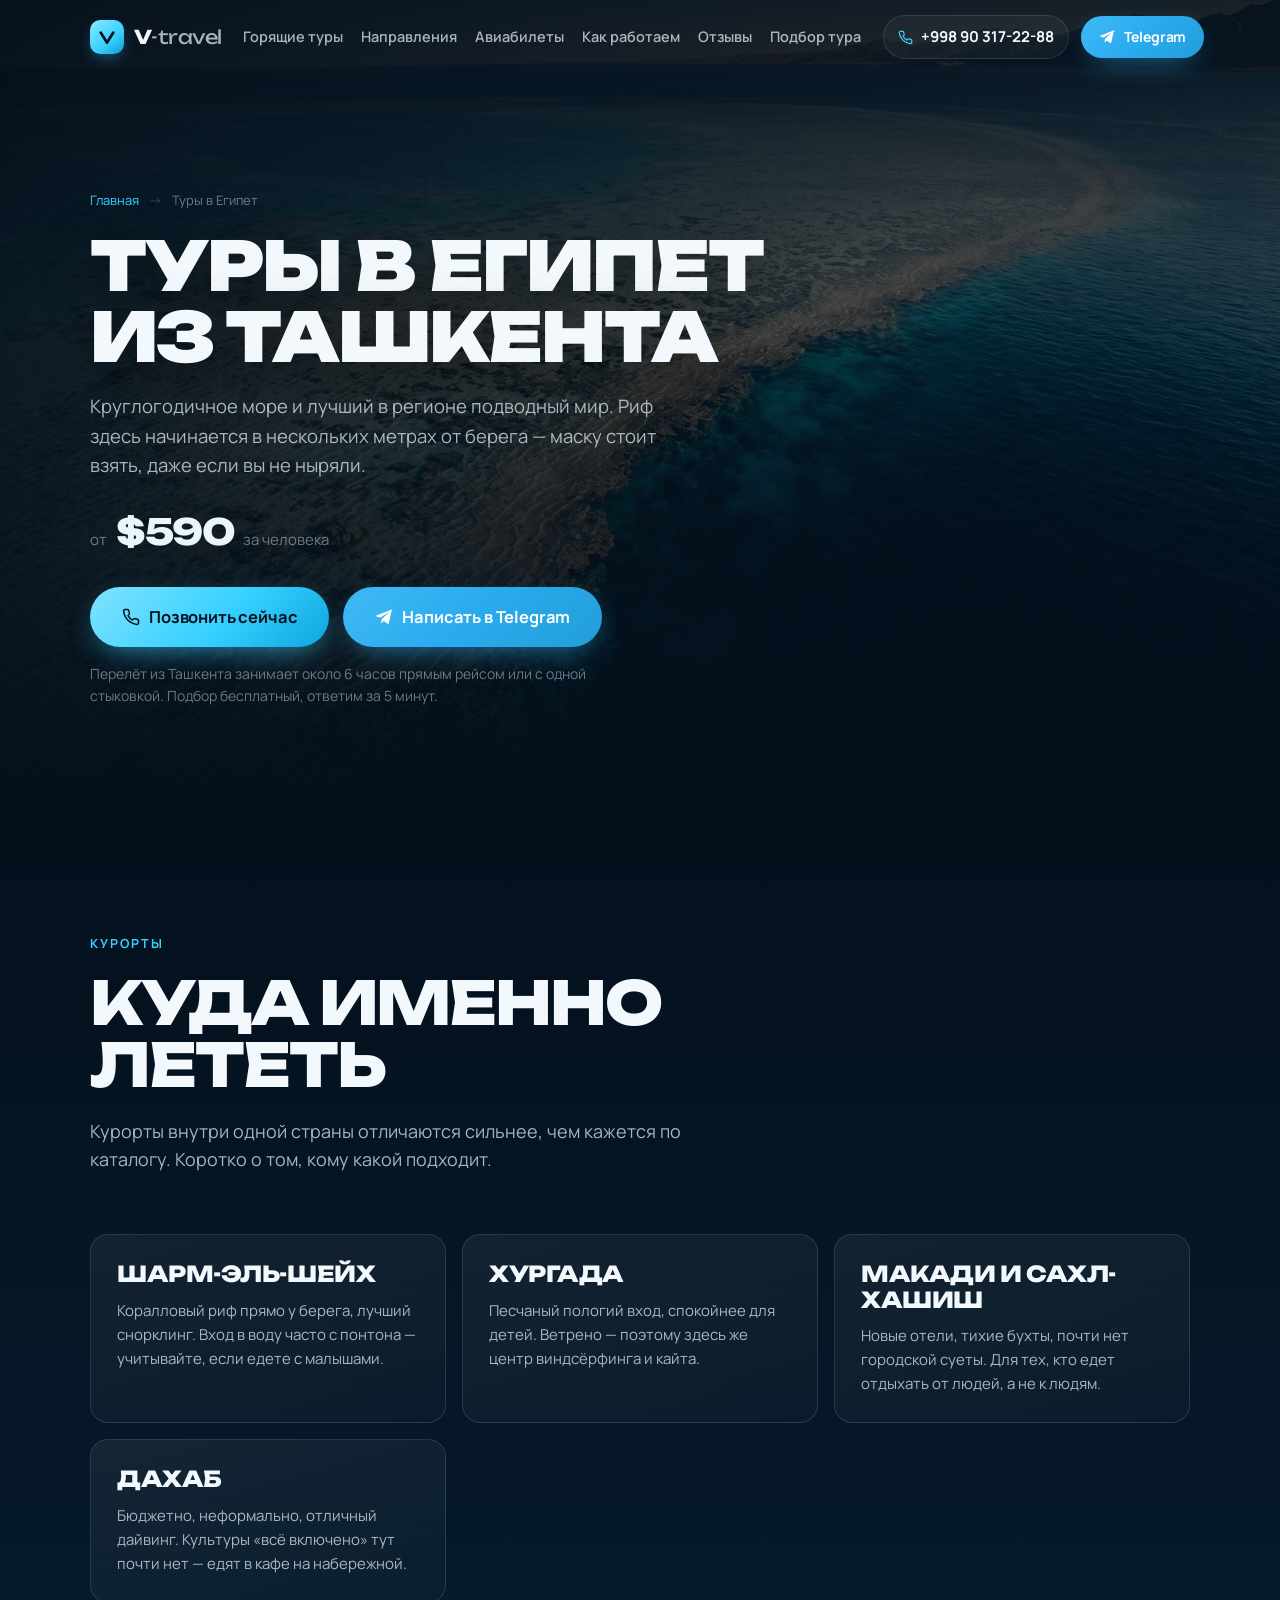
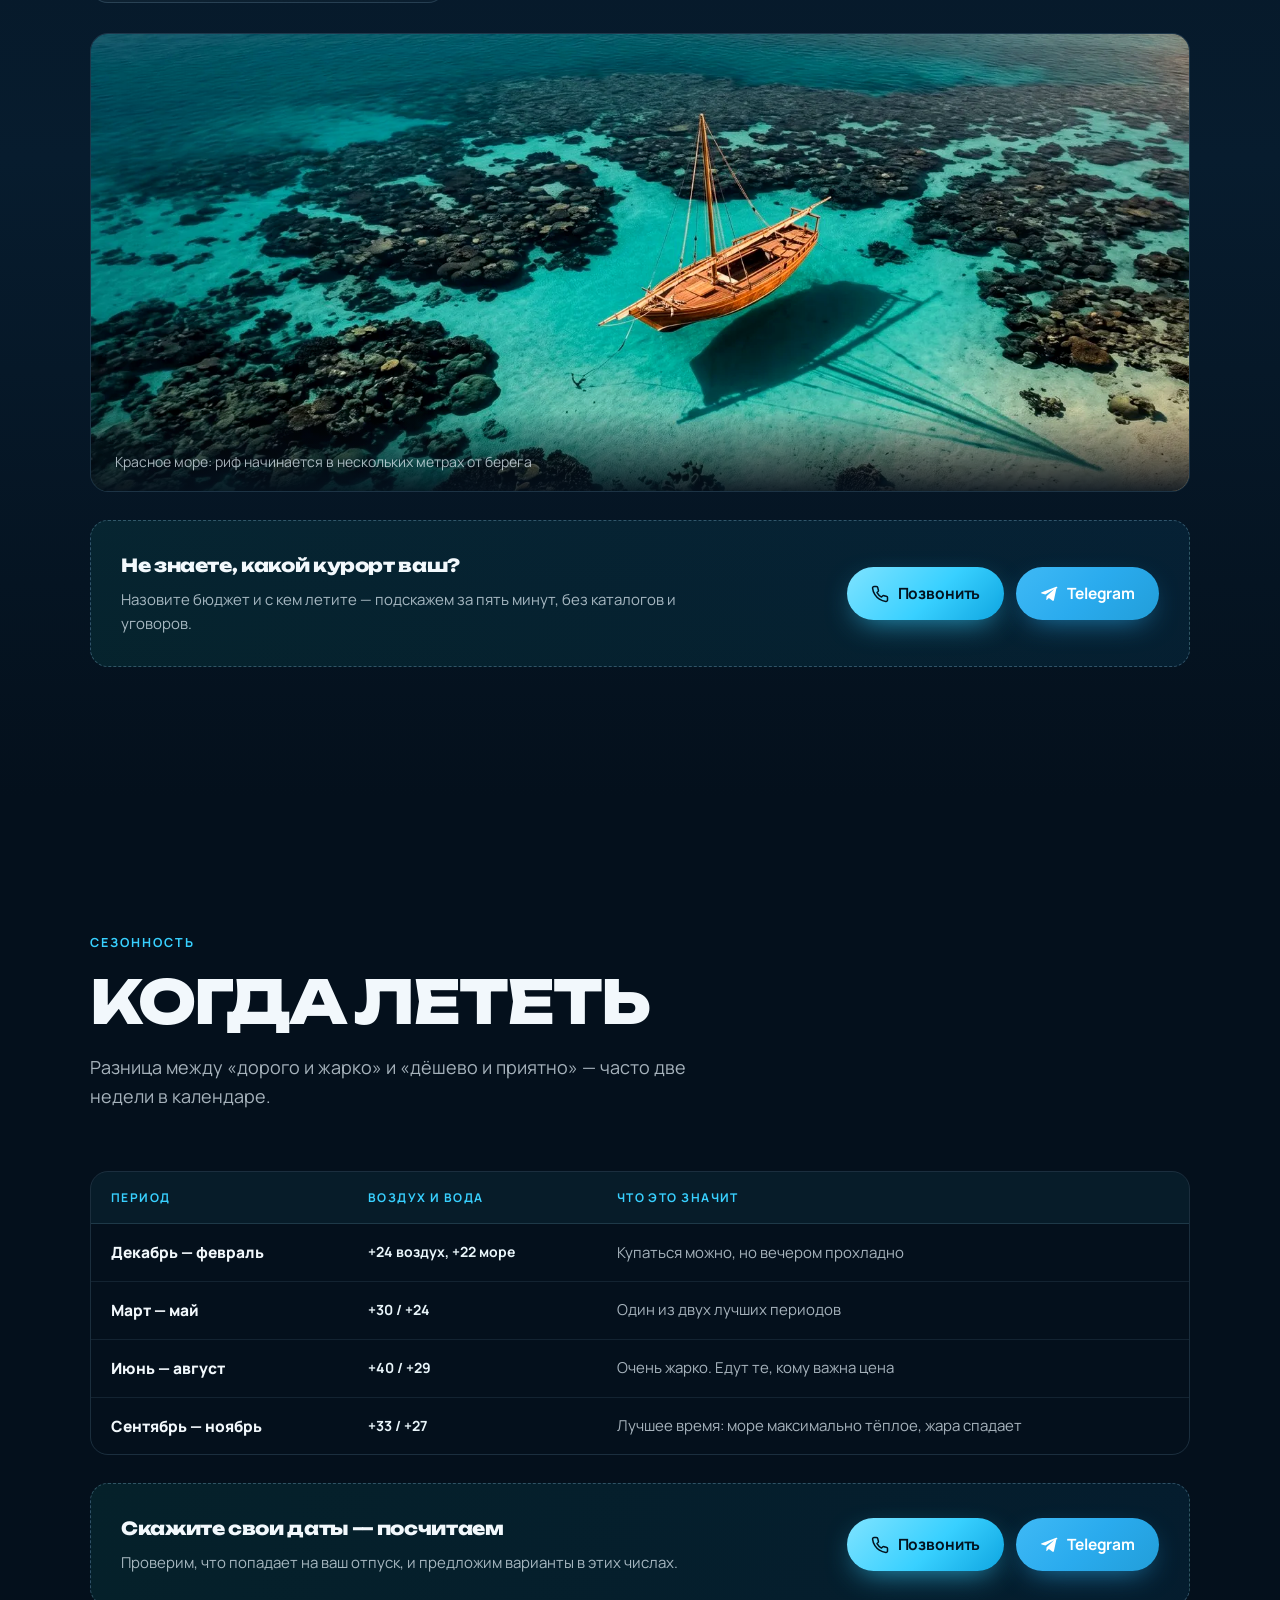
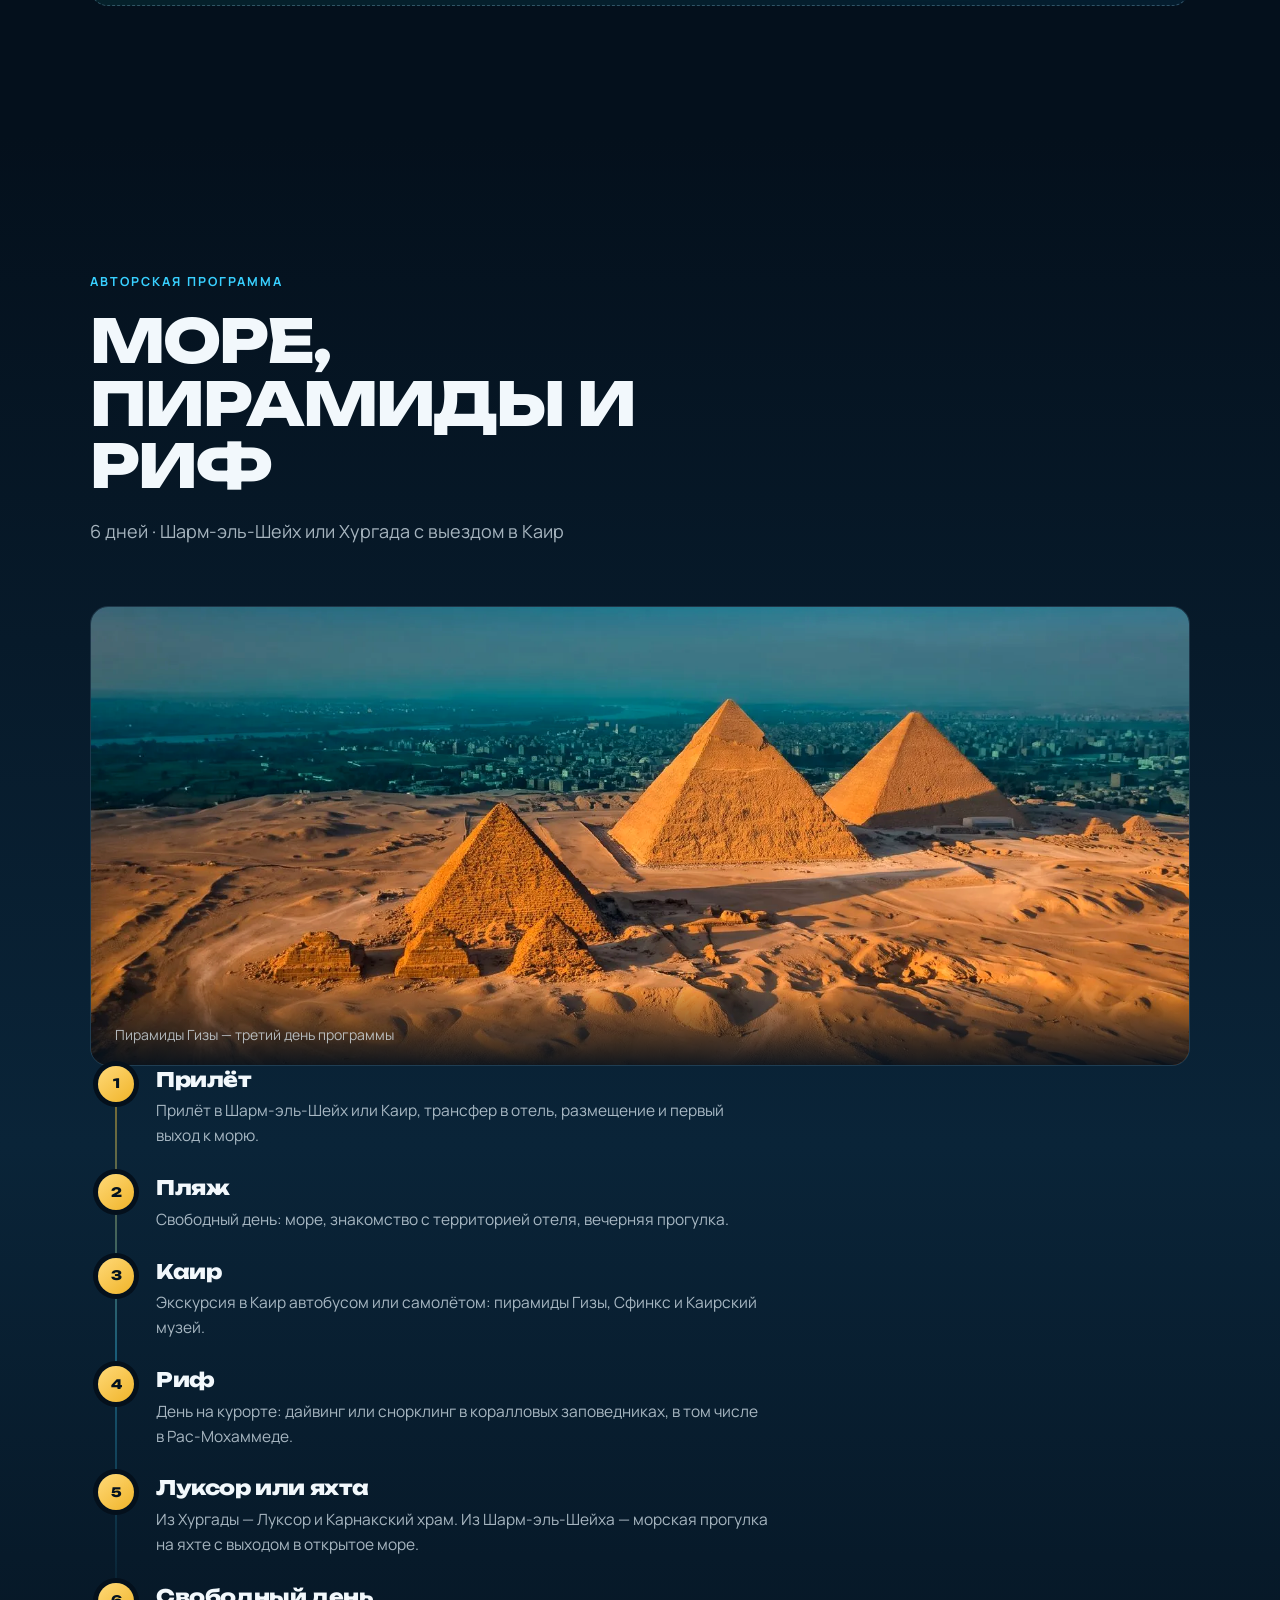
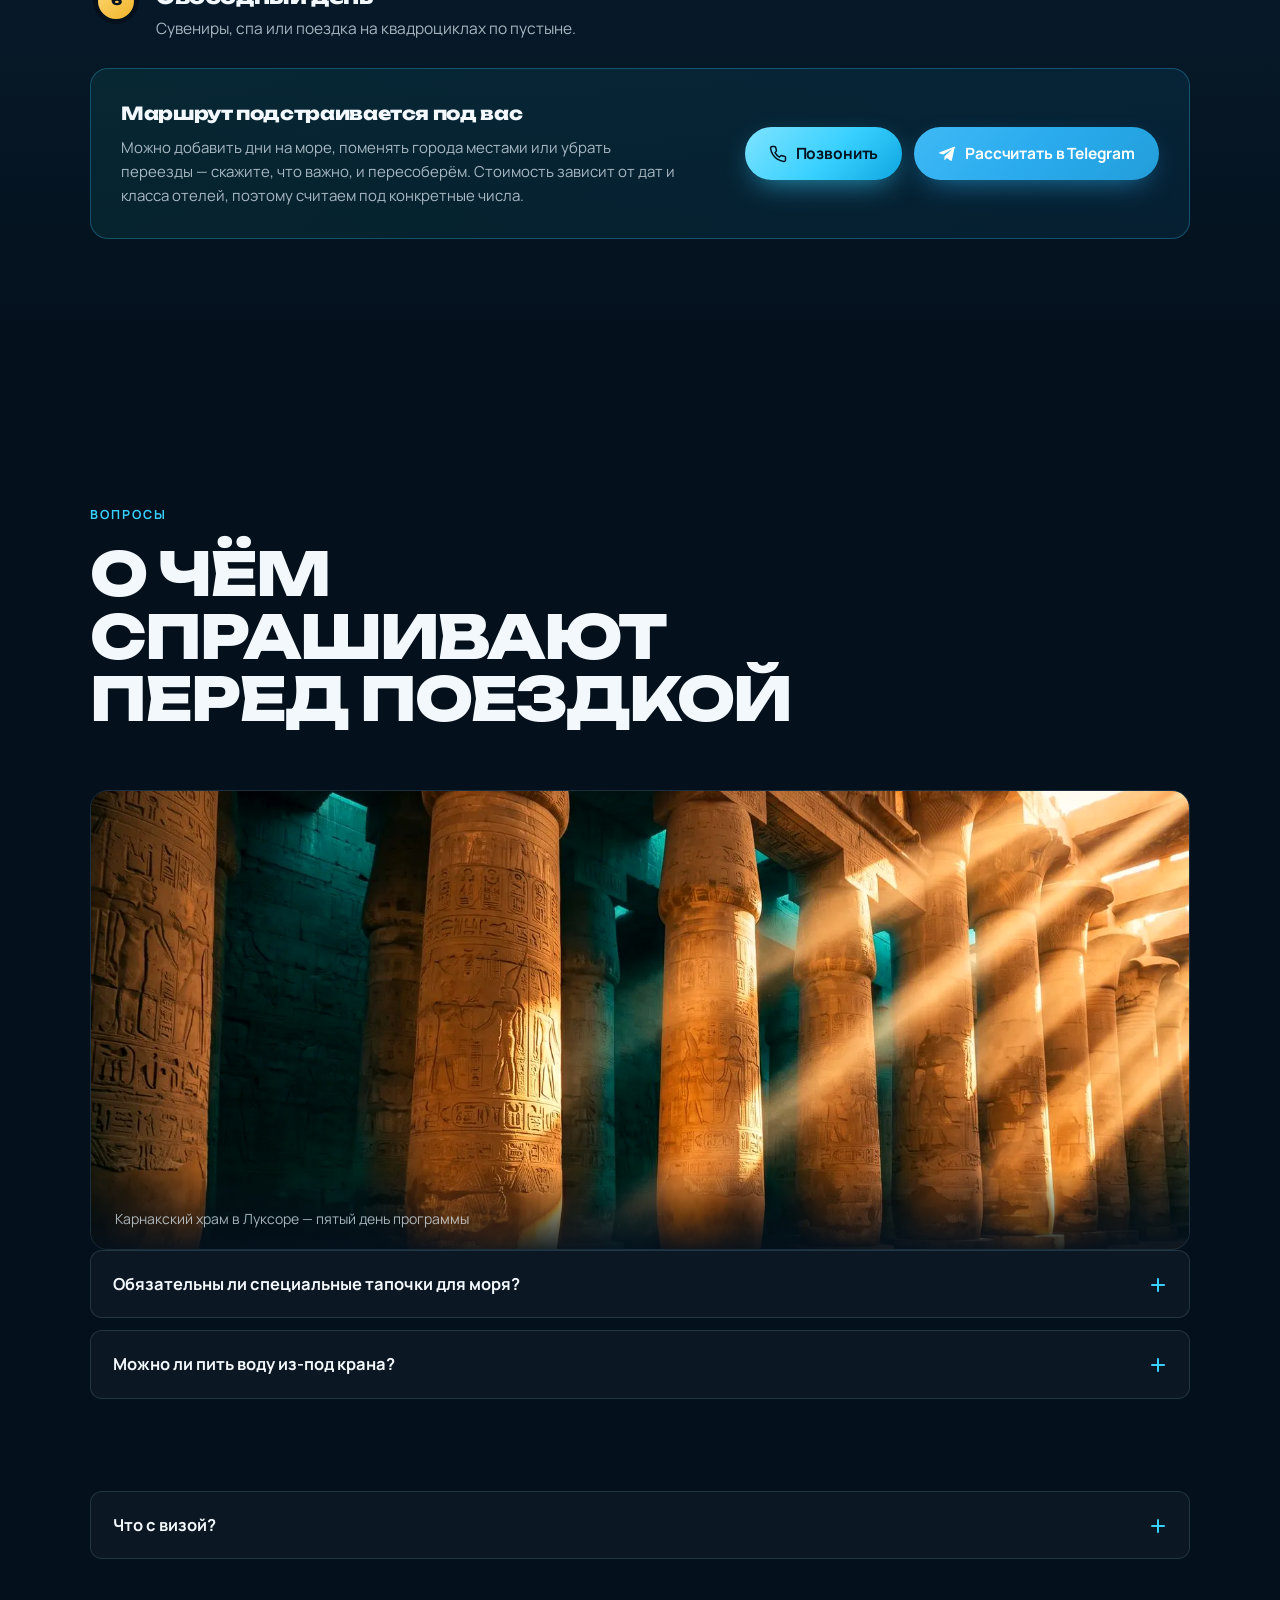
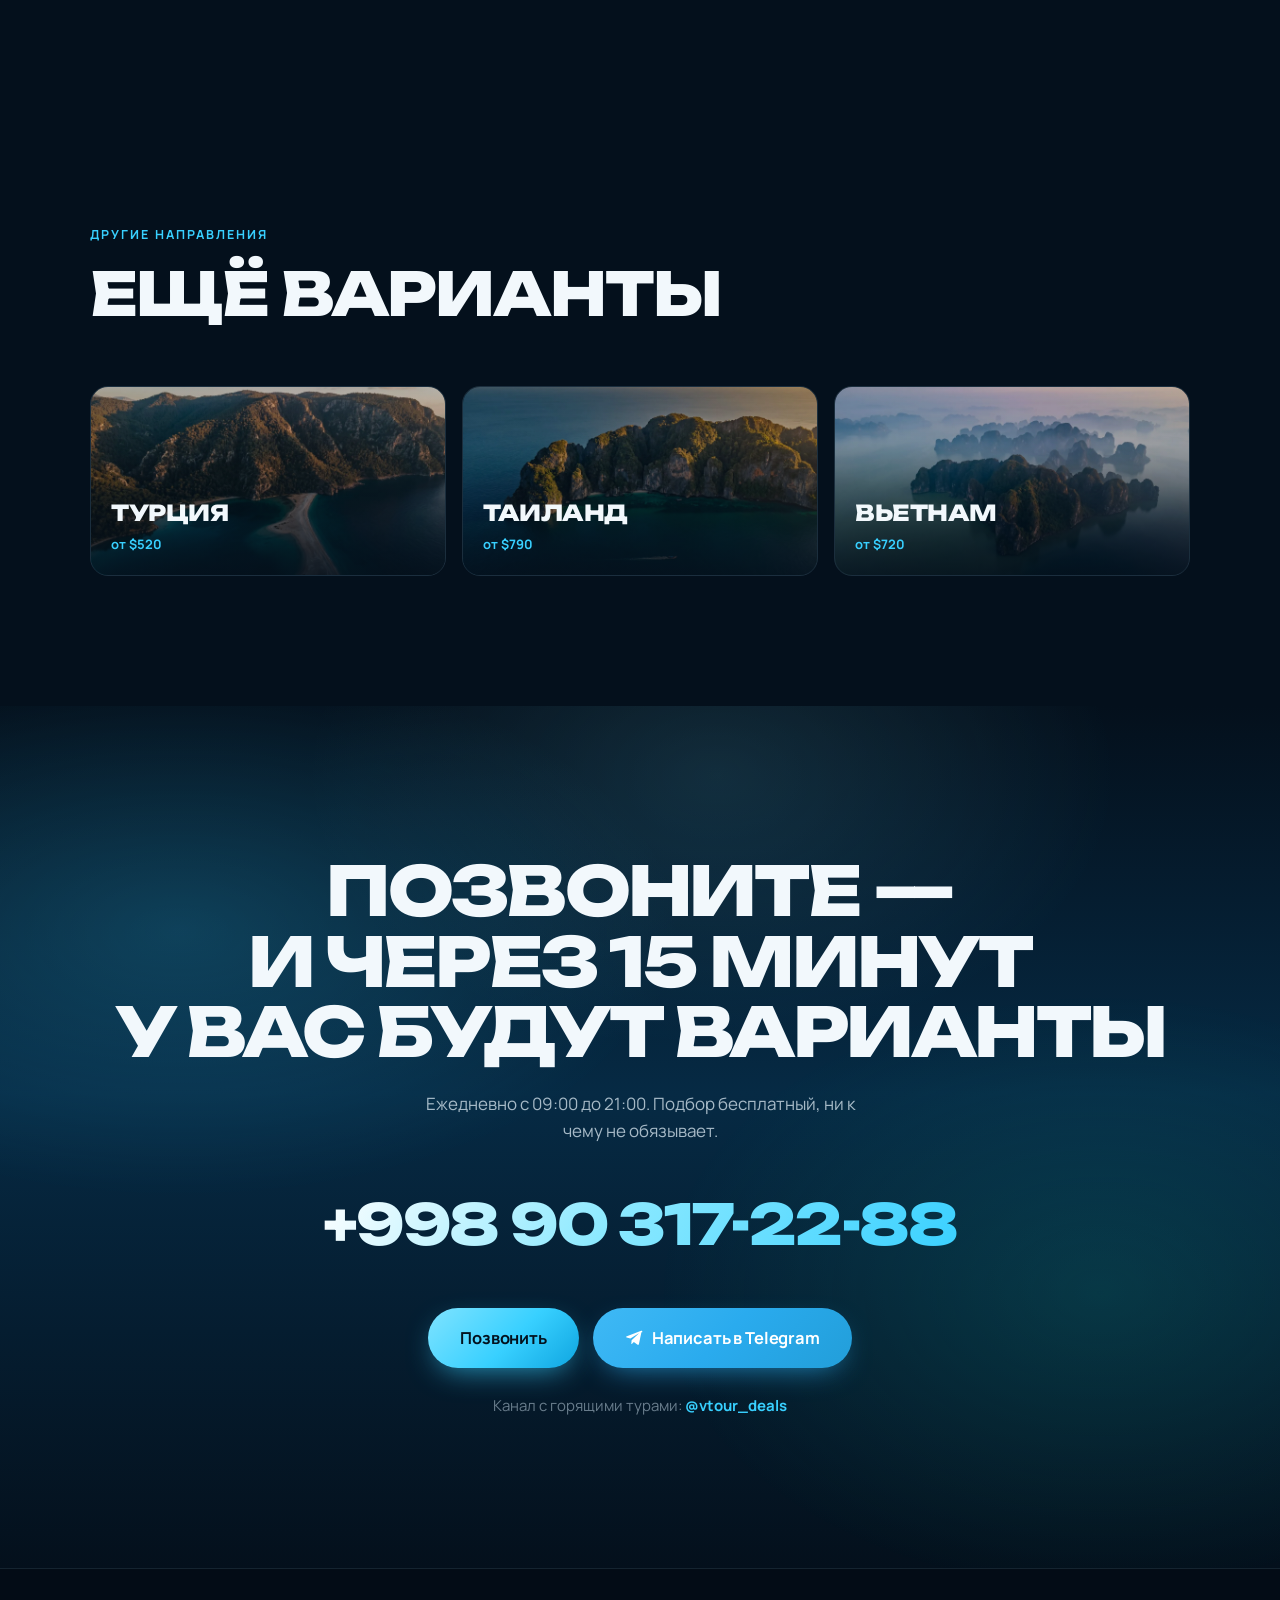
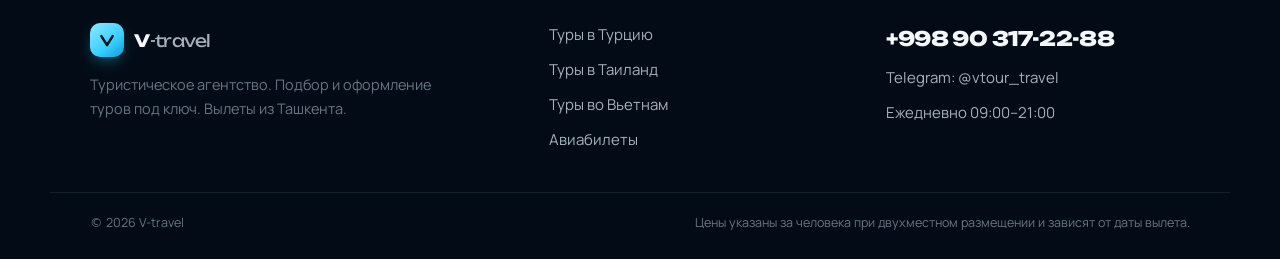
==== egipet/index.html @ 9e489f5c "Ускорение загрузки: свои шрифты вместо гугловских, WebP вместо JPEG Шрифты оказались тяжелее всех фо" ====
<!DOCTYPE html>
<html lang="ru">
<head>
<meta charset="UTF-8">
<meta name="viewport" content="width=device-width, initial-scale=1">
<title>Туры в Египет из Ташкента — цены, курорты и авторские программы | V-travel</title>
<meta name="description" content="Туры в Египет из Ташкента от $590: какие курорты кому подходят, когда лучше лететь, авторские программы. Подберём за 15 минут — позвоните +998 90 317-22-88 или напишите в Telegram.">
<meta name="theme-color" content="#04121f">
<link rel="canonical" href="https://v-travel.uz/egipet/">

<meta property="og:type" content="website">
<meta property="og:site_name" content="V-travel">
<meta property="og:locale" content="ru_RU">
<meta property="og:url" content="https://v-travel.uz/egipet/">
<meta property="og:title" content="Туры в Египет из Ташкента — цены, курорты и авторские программы | V-travel">
<meta property="og:description" content="Туры в Египет из Ташкента от $590: какие курорты кому подходят, когда лучше лететь, авторские программы. Подберём за 15 минут — позвоните +998 90 317-22-88 или напишите в Telegram.">
<meta property="og:image" content="https://v-travel.uz/assets/img/dest-egypt.webp">

<link rel="icon" href="data:image/svg+xml,%3Csvg xmlns='http://www.w3.org/2000/svg' viewBox='0 0 64 64'%3E%3Crect width='64' height='64' rx='14' fill='%23061c2e'/%3E%3Cpath d='M16 20l16 26 16-26' fill='none' stroke='%2338d0ff' stroke-width='7' stroke-linecap='round' stroke-linejoin='round'/%3E%3C/svg%3E">
<link rel="preload" href="/assets/fonts/unbounded-900.woff2" as="font" type="font/woff2" crossorigin>
<link rel="preload" href="/assets/fonts/manrope-400.woff2" as="font" type="font/woff2" crossorigin>
<link rel="preload" href="/assets/img/dest-egypt.webp" as="image" fetchpriority="high">
<link rel="stylesheet" href="/css/fonts.css">
<link rel="stylesheet" href="/css/styles.css">
<link rel="stylesheet" href="/css/pages.css">
<script>document.documentElement.classList.add('js');</script>

<script type="application/ld+json">
{
  "@context": "https://schema.org",
  "@graph": [
    {
      "@type": "BreadcrumbList",
      "itemListElement": [
        {
          "@type": "ListItem",
          "position": 1,
          "name": "Главная",
          "item": "https://v-travel.uz/"
        },
        {
          "@type": "ListItem",
          "position": 2,
          "name": "Туры в Египет",
          "item": "https://v-travel.uz/egipet/"
        }
      ]
    },
    {
      "@type": "FAQPage",
      "mainEntity": [
        {
          "@type": "Question",
          "name": "Обязательны ли специальные тапочки для моря?",
          "acceptedAnswer": {
            "@type": "Answer",
            "text": "В Шарм-эль-Шейхе — да, риф острый, без обуви легко порезаться. В Хургаде на песчаных пляжах можно обойтись. Мы предупреждаем об этом заранее, а не когда вы уже на месте."
          }
        },
        {
          "@type": "Question",
          "name": "Можно ли пить воду из-под крана?",
          "acceptedAnswer": {
            "@type": "Answer",
            "text": "Нет, только бутилированную. В отелях она обычно есть в номере и в барах."
          }
        },
        {
          "@type": "Question",
          "name": "Когда ехать, если важно тёплое море?",
          "acceptedAnswer": {
            "@type": "Answer",
            "text": "Сентябрь и октябрь — вода около +27 при уже терпимом воздухе. Зимой купаться можно, но вода около +22 и ветер."
          }
        },
        {
          "@type": "Question",
          "name": "Что с визой?",
          "acceptedAnswer": {
            "@type": "Answer",
            "text": "Условия въезда меняются, мы проверяем их на дату вашего вылета. Позвоните или напишите — скажем точно и поможем с оформлением, если оно потребуется."
          }
        }
      ]
    }
  ]
}
</script>
</head>
<body>

<a class="skip-link" href="#main">К основному содержимому</a>

<header class="header" id="header">
  <div class="shell header__inner">
    <a href="/" class="logo" aria-label="V-travel, на главную">
      <span class="logo__mark" aria-hidden="true">
        <svg viewBox="0 0 32 32" width="20" height="20"><path d="M6 9l10 16L26 9" fill="none" stroke="currentColor" stroke-width="4.5" stroke-linecap="round" stroke-linejoin="round"/></svg>
      </span>
      <span class="logo__text">V<span>-travel</span></span>
    </a>

    <nav class="nav" id="nav" aria-label="Основная навигация">
      <a href="/#hot" class="nav__link">Горящие туры</a>
      <a href="/#dest" class="nav__link">Направления</a>
      <a href="/#tickets" class="nav__link">Авиабилеты</a>
      <a href="/#how" class="nav__link">Как работаем</a>
      <a href="/#reviews" class="nav__link">Отзывы</a>
      <a href="/#pick" class="nav__link">Подбор тура</a>
      <div class="nav__mobile-actions">
        <a href="tel:+998903172288" class="btn btn--ghost btn--block">Позвонить</a>
        <a href="https://t.me/vtour_travel" target="_blank" rel="noopener" class="btn btn--tg btn--block">Написать в Telegram</a>
      </div>
    </nav>

    <div class="header__actions">
      <a href="tel:+998903172288" class="header__phone" data-goal="call">
        <svg viewBox="0 0 24 24" width="15" height="15" fill="none" stroke="currentColor" stroke-width="2" stroke-linecap="round" stroke-linejoin="round" aria-hidden="true"><path d="M22 16.9v3a2 2 0 01-2.2 2 19.8 19.8 0 01-8.6-3.1 19.5 19.5 0 01-6-6 19.8 19.8 0 01-3.1-8.7A2 2 0 014.1 2h3a2 2 0 012 1.7c.1 1 .3 2 .7 2.9a2 2 0 01-.4 2.1L8 10.1a16 16 0 006 6l1.4-1.4a2 2 0 012.1-.4c.9.4 1.9.6 2.9.7a2 2 0 011.7 2"/></svg>
        <span>+998 90 317-22-88</span>
      </a>
      <a href="https://t.me/vtour_travel" target="_blank" rel="noopener" class="btn btn--tg btn--sm" data-goal="telegram">
        <svg viewBox="0 0 24 24" width="16" height="16" fill="currentColor" aria-hidden="true"><path d="M21.9 4.3L18.6 20c-.2 1.1-.9 1.4-1.8.9l-5-3.7-2.4 2.3c-.3.3-.5.5-1 .5l.4-5.1L18 6.4c.4-.4-.1-.6-.6-.2L7.2 12.7l-4.9-1.5c-1.1-.3-1.1-1 .2-1.5l19.1-7.4c.9-.3 1.7.2 1.4 2z"/></svg>
        Telegram
      </a>
      <button class="burger" id="burger" aria-label="Меню" aria-expanded="false" aria-controls="nav">
        <span></span><span></span><span></span>
      </button>
    </div>
  </div>
</header>

<main id="main">

  <section class="phero">
    <div class="phero__media" aria-hidden="true">
      <img src="/assets/img/dest-egypt.webp" alt="" width="1500" height="952" fetchpriority="high">
      <div class="phero__scrim"></div>
    </div>
    <div class="shell phero__inner">
      <nav class="crumbs" aria-label="Хлебные крошки">
        <a href="/">Главная</a><span aria-hidden="true">→</span><span>Туры в Египет</span>
      </nav>
      <h1>Туры в Египет<br>из Ташкента</h1>
      <p class="phero__lead">Круглогодичное море и лучший в регионе подводный мир. Риф здесь начинается в нескольких метрах от берега — маску стоит взять, даже если вы не ныряли.</p>
      <p class="phero__price">от <strong>$590</strong> за человека</p>
      <div class="phero__cta">
        <a href="tel:+998903172288" class="btn btn--primary btn--lg" data-goal="call"><svg viewBox="0 0 24 24" width="18" height="18" fill="none" stroke="currentColor" stroke-width="2" stroke-linecap="round" stroke-linejoin="round" aria-hidden="true"><path d="M22 16.9v3a2 2 0 01-2.2 2 19.8 19.8 0 01-8.6-3.1 19.5 19.5 0 01-6-6 19.8 19.8 0 01-3.1-8.7A2 2 0 014.1 2h3a2 2 0 012 1.7c.1 1 .3 2 .7 2.9a2 2 0 01-.4 2.1L8 10.1a16 16 0 006 6l1.4-1.4a2 2 0 012.1-.4c.9.4 1.9.6 2.9.7a2 2 0 011.7 2"/></svg>Позвонить сейчас</a>
        <a href="https://t.me/vtour_travel?text=%D0%97%D0%B4%D1%80%D0%B0%D0%B2%D1%81%D1%82%D0%B2%D1%83%D0%B9%D1%82%D0%B5%21%20%D0%98%D0%BD%D1%82%D0%B5%D1%80%D0%B5%D1%81%D1%83%D1%8E%D1%82%20%D1%82%D1%83%D1%80%D1%8B%20%D0%B2%20%D0%95%D0%B3%D0%B8%D0%BF%D0%B5%D1%82%20%D0%B8%D0%B7%20%D0%A2%D0%B0%D1%88%D0%BA%D0%B5%D0%BD%D1%82%D0%B0." target="_blank" rel="noopener" class="btn btn--tg btn--lg" data-goal="telegram"><svg viewBox="0 0 24 24" width="18" height="18" fill="currentColor" aria-hidden="true"><path d="M21.9 4.3L18.6 20c-.2 1.1-.9 1.4-1.8.9l-5-3.7-2.4 2.3c-.3.3-.5.5-1 .5l.4-5.1L18 6.4c.4-.4-.1-.6-.6-.2L7.2 12.7l-4.9-1.5c-1.1-.3-1.1-1 .2-1.5l19.1-7.4c.9-.3 1.7.2 1.4 2z"/></svg>Написать в Telegram</a>
      </div>
      <p class="phero__note">Перелёт из Ташкента занимает около 6 часов прямым рейсом или с одной стыковкой. Подбор бесплатный, ответим за 5 минут.</p>
    </div>
  </section>

  <section class="section section--resorts">
    <div class="shell">
      <header class="sec-head reveal">
        <p class="sec-kicker">Курорты</p>
        <h2 class="sec-title">Куда именно<br>лететь</h2>
        <p class="sec-lead">Курорты внутри одной страны отличаются сильнее, чем кажется по каталогу. Коротко о том, кому какой подходит.</p>
      </header>
      <div class="resorts">
        <article class="resort reveal">
          <h3>Шарм-эль-Шейх</h3>
          <p>Коралловый риф прямо у берега, лучший снорклинг. Вход в воду часто с понтона — учитывайте, если едете с малышами.</p>
        </article>
        <article class="resort reveal">
          <h3>Хургада</h3>
          <p>Песчаный пологий вход, спокойнее для детей. Ветрено — поэтому здесь же центр виндсёрфинга и кайта.</p>
        </article>
        <article class="resort reveal">
          <h3>Макади и Сахл-Хашиш</h3>
          <p>Новые отели, тихие бухты, почти нет городской суеты. Для тех, кто едет отдыхать от людей, а не к людям.</p>
        </article>
        <article class="resort reveal">
          <h3>Дахаб</h3>
          <p>Бюджетно, неформально, отличный дайвинг. Культуры «всё включено» тут почти нет — едят в кафе на набережной.</p>
        </article>
      </div>
      <figure class="photoband reveal">
        <img src="/assets/img/egipet-rif.webp" alt="Красное море: риф начинается в нескольких метрах от берега" width="1600" height="900" loading="lazy">
        <figcaption>Красное море: риф начинается в нескольких метрах от берега</figcaption>
      </figure>
      <div class="inline-cta reveal">
        <div>
          <p class="inline-cta__title">Не знаете, какой курорт ваш?</p>
          <p class="inline-cta__text">Назовите бюджет и с кем летите — подскажем за пять минут, без каталогов и уговоров.</p>
        </div>
        <div class="inline-cta__actions">
          <a href="tel:+998903172288" class="btn btn--primary" data-goal="call"><svg viewBox="0 0 24 24" width="18" height="18" fill="none" stroke="currentColor" stroke-width="2" stroke-linecap="round" stroke-linejoin="round" aria-hidden="true"><path d="M22 16.9v3a2 2 0 01-2.2 2 19.8 19.8 0 01-8.6-3.1 19.5 19.5 0 01-6-6 19.8 19.8 0 01-3.1-8.7A2 2 0 014.1 2h3a2 2 0 012 1.7c.1 1 .3 2 .7 2.9a2 2 0 01-.4 2.1L8 10.1a16 16 0 006 6l1.4-1.4a2 2 0 012.1-.4c.9.4 1.9.6 2.9.7a2 2 0 011.7 2"/></svg>Позвонить</a>
          <a href="https://t.me/vtour_travel?text=%D0%97%D0%B4%D1%80%D0%B0%D0%B2%D1%81%D1%82%D0%B2%D1%83%D0%B9%D1%82%D0%B5%21%20%D0%9F%D0%BE%D0%BC%D0%BE%D0%B3%D0%B8%D1%82%D0%B5%20%D0%B2%D1%8B%D0%B1%D1%80%D0%B0%D1%82%D1%8C%20%D0%BA%D1%83%D1%80%D0%BE%D1%80%D1%82%20%D0%B2%20%D0%95%D0%B3%D0%B8%D0%BF%D0%B5%D1%82.%20%D0%9B%D0%B5%D1%87%D1%83%20" target="_blank" rel="noopener" class="btn btn--tg" data-goal="telegram"><svg viewBox="0 0 24 24" width="18" height="18" fill="currentColor" aria-hidden="true"><path d="M21.9 4.3L18.6 20c-.2 1.1-.9 1.4-1.8.9l-5-3.7-2.4 2.3c-.3.3-.5.5-1 .5l.4-5.1L18 6.4c.4-.4-.1-.6-.6-.2L7.2 12.7l-4.9-1.5c-1.1-.3-1.1-1 .2-1.5l19.1-7.4c.9-.3 1.7.2 1.4 2z"/></svg>Telegram</a>
        </div>
      </div>
    </div>
  </section>

  <section class="section section--seasons">
    <div class="shell">
      <header class="sec-head reveal">
        <p class="sec-kicker">Сезонность</p>
        <h2 class="sec-title">Когда лететь</h2>
        <p class="sec-lead">Разница между «дорого и жарко» и «дёшево и приятно» — часто две недели в календаре.</p>
      </header>
      <div class="season reveal">
        <table>
          <thead>
            <tr><th scope="col">Период</th><th scope="col">Воздух и вода</th><th scope="col">Что это значит</th></tr>
          </thead>
          <tbody>
          <tr>
            <th scope="row">Декабрь — февраль</th>
            <td class="season__temp">+24 воздух, +22 море</td>
            <td>Купаться можно, но вечером прохладно</td>
          </tr>
          <tr>
            <th scope="row">Март — май</th>
            <td class="season__temp">+30 / +24</td>
            <td>Один из двух лучших периодов</td>
          </tr>
          <tr>
            <th scope="row">Июнь — август</th>
            <td class="season__temp">+40 / +29</td>
            <td>Очень жарко. Едут те, кому важна цена</td>
          </tr>
          <tr>
            <th scope="row">Сентябрь — ноябрь</th>
            <td class="season__temp">+33 / +27</td>
            <td>Лучшее время: море максимально тёплое, жара спадает</td>
          </tr>
          </tbody>
        </table>
      </div>
      <div class="inline-cta reveal">
        <div>
          <p class="inline-cta__title">Скажите свои даты — посчитаем</p>
          <p class="inline-cta__text">Проверим, что попадает на ваш отпуск, и предложим варианты в этих числах.</p>
        </div>
        <div class="inline-cta__actions">
          <a href="tel:+998903172288" class="btn btn--primary" data-goal="call"><svg viewBox="0 0 24 24" width="18" height="18" fill="none" stroke="currentColor" stroke-width="2" stroke-linecap="round" stroke-linejoin="round" aria-hidden="true"><path d="M22 16.9v3a2 2 0 01-2.2 2 19.8 19.8 0 01-8.6-3.1 19.5 19.5 0 01-6-6 19.8 19.8 0 01-3.1-8.7A2 2 0 014.1 2h3a2 2 0 012 1.7c.1 1 .3 2 .7 2.9a2 2 0 01-.4 2.1L8 10.1a16 16 0 006 6l1.4-1.4a2 2 0 012.1-.4c.9.4 1.9.6 2.9.7a2 2 0 011.7 2"/></svg>Позвонить</a>
          <a href="https://t.me/vtour_travel?text=%D0%97%D0%B4%D1%80%D0%B0%D0%B2%D1%81%D1%82%D0%B2%D1%83%D0%B9%D1%82%D0%B5%21%20%D0%A5%D0%BE%D1%87%D1%83%20%D0%B2%20%D0%95%D0%B3%D0%B8%D0%BF%D0%B5%D1%82.%20%D0%9C%D0%BE%D0%B8%20%D0%B4%D0%B0%D1%82%D1%8B%3A%20" target="_blank" rel="noopener" class="btn btn--tg" data-goal="telegram"><svg viewBox="0 0 24 24" width="18" height="18" fill="currentColor" aria-hidden="true"><path d="M21.9 4.3L18.6 20c-.2 1.1-.9 1.4-1.8.9l-5-3.7-2.4 2.3c-.3.3-.5.5-1 .5l.4-5.1L18 6.4c.4-.4-.1-.6-.6-.2L7.2 12.7l-4.9-1.5c-1.1-.3-1.1-1 .2-1.5l19.1-7.4c.9-.3 1.7.2 1.4 2z"/></svg>Telegram</a>
        </div>
      </div>
    </div>
  </section>

  <section class="section section--tours" id="program">
    <div class="shell">
      <header class="sec-head reveal">
        <p class="sec-kicker">Авторская программа</p>
        <h2 class="sec-title">Море, пирамиды и риф</h2>
        <p class="sec-lead">6 дней · Шарм-эль-Шейх или Хургада с выездом в Каир</p>
      </header>
      <figure class="photoband reveal">
        <img src="/assets/img/egipet-piramidy.webp" alt="Пирамиды Гизы — третий день программы" width="1600" height="900" loading="lazy">
        <figcaption>Пирамиды Гизы — третий день программы</figcaption>
      </figure>
      <ol class="program">
        <li class="pday reveal">
          <div class="pday__mark"><span>1</span></div>
          <div class="pday__body">
            <h3>Прилёт</h3>
            <p>Прилёт в Шарм-эль-Шейх или Каир, трансфер в отель, размещение и первый выход к морю.</p>
          </div>
        </li>
        <li class="pday reveal">
          <div class="pday__mark"><span>2</span></div>
          <div class="pday__body">
            <h3>Пляж</h3>
            <p>Свободный день: море, знакомство с территорией отеля, вечерняя прогулка.</p>
          </div>
        </li>
        <li class="pday reveal">
          <div class="pday__mark"><span>3</span></div>
          <div class="pday__body">
            <h3>Каир</h3>
            <p>Экскурсия в Каир автобусом или самолётом: пирамиды Гизы, Сфинкс и Каирский музей.</p>
          </div>
        </li>
        <li class="pday reveal">
          <div class="pday__mark"><span>4</span></div>
          <div class="pday__body">
            <h3>Риф</h3>
            <p>День на курорте: дайвинг или снорклинг в коралловых заповедниках, в том числе в Рас-Мохаммеде.</p>
          </div>
        </li>
        <li class="pday reveal">
          <div class="pday__mark"><span>5</span></div>
          <div class="pday__body">
            <h3>Луксор или яхта</h3>
            <p>Из Хургады — Луксор и Карнакский храм. Из Шарм-эль-Шейха — морская прогулка на яхте с выходом в открытое море.</p>
          </div>
        </li>
        <li class="pday reveal">
          <div class="pday__mark"><span>6</span></div>
          <div class="pday__body">
            <h3>Свободный день</h3>
            <p>Сувениры, спа или поездка на квадроциклах по пустыне.</p>
          </div>
        </li>
      </ol>
      <div class="inline-cta inline-cta--wide reveal">
        <div>
          <p class="inline-cta__title">Маршрут подстраивается под вас</p>
          <p class="inline-cta__text">Можно добавить дни на море, поменять города местами или убрать переезды — скажите, что важно, и пересоберём. Стоимость зависит от дат и класса отелей, поэтому считаем под конкретные числа.</p>
        </div>
        <div class="inline-cta__actions">
          <a href="tel:+998903172288" class="btn btn--primary" data-goal="call"><svg viewBox="0 0 24 24" width="18" height="18" fill="none" stroke="currentColor" stroke-width="2" stroke-linecap="round" stroke-linejoin="round" aria-hidden="true"><path d="M22 16.9v3a2 2 0 01-2.2 2 19.8 19.8 0 01-8.6-3.1 19.5 19.5 0 01-6-6 19.8 19.8 0 01-3.1-8.7A2 2 0 014.1 2h3a2 2 0 012 1.7c.1 1 .3 2 .7 2.9a2 2 0 01-.4 2.1L8 10.1a16 16 0 006 6l1.4-1.4a2 2 0 012.1-.4c.9.4 1.9.6 2.9.7a2 2 0 011.7 2"/></svg>Позвонить</a>
          <a href="https://t.me/vtour_travel?text=%D0%97%D0%B4%D1%80%D0%B0%D0%B2%D1%81%D1%82%D0%B2%D1%83%D0%B9%D1%82%D0%B5%21%20%D0%98%D0%BD%D1%82%D0%B5%D1%80%D0%B5%D1%81%D1%83%D0%B5%D1%82%20%D0%B0%D0%B2%D1%82%D0%BE%D1%80%D1%81%D0%BA%D0%B0%D1%8F%20%D0%BF%D1%80%D0%BE%D0%B3%D1%80%D0%B0%D0%BC%D0%BC%D0%B0%20%C2%AB%D0%9C%D0%BE%D1%80%D0%B5%2C%20%D0%BF%D0%B8%D1%80%D0%B0%D0%BC%D0%B8%D0%B4%D1%8B%20%D0%B8%20%D1%80%D0%B8%D1%84%C2%BB%20%286%20%D0%B4%D0%BD%D0%B5%D0%B9%20%C2%B7%20%D0%A8%D0%B0%D1%80%D0%BC-%D1%8D%D0%BB%D1%8C-%D0%A8%D0%B5%D0%B9%D1%85%20%D0%B8%D0%BB%D0%B8%20%D0%A5%D1%83%D1%80%D0%B3%D0%B0%D0%B4%D0%B0%20%D1%81%20%D0%B2%D1%8B%D0%B5%D0%B7%D0%B4%D0%BE%D0%BC%20%D0%B2%20%D0%9A%D0%B0%D0%B8%D1%80%29.%20%D0%A0%D0%B0%D1%81%D1%81%D1%87%D0%B8%D1%82%D0%B0%D0%B9%D1%82%D0%B5%2C%20%D0%BF%D0%BE%D0%B6%D0%B0%D0%BB%D1%83%D0%B9%D1%81%D1%82%D0%B0%2C%20%D0%BD%D0%B0%20%D0%BC%D0%BE%D0%B8%20%D0%B4%D0%B0%D1%82%D1%8B." target="_blank" rel="noopener" class="btn btn--tg" data-goal="telegram"><svg viewBox="0 0 24 24" width="18" height="18" fill="currentColor" aria-hidden="true"><path d="M21.9 4.3L18.6 20c-.2 1.1-.9 1.4-1.8.9l-5-3.7-2.4 2.3c-.3.3-.5.5-1 .5l.4-5.1L18 6.4c.4-.4-.1-.6-.6-.2L7.2 12.7l-4.9-1.5c-1.1-.3-1.1-1 .2-1.5l19.1-7.4c.9-.3 1.7.2 1.4 2z"/></svg>Рассчитать в Telegram</a>
        </div>
      </div>
    </div>
  </section>

  <section class="section section--faq">
    <div class="shell">
      <header class="sec-head reveal">
        <p class="sec-kicker">Вопросы</p>
        <h2 class="sec-title">О чём спрашивают<br>перед поездкой</h2>
      </header>
      <figure class="photoband reveal">
        <img src="/assets/img/egipet-karnak.webp" alt="Карнакский храм в Луксоре — пятый день программы" width="1600" height="900" loading="lazy">
        <figcaption>Карнакский храм в Луксоре — пятый день программы</figcaption>
      </figure>
      <div class="faq">
        <details class="faq__item reveal">
          <summary>Обязательны ли специальные тапочки для моря?</summary>
          <p>В Шарм-эль-Шейхе — да, риф острый, без обуви легко порезаться. В Хургаде на песчаных пляжах можно обойтись. Мы предупреждаем об этом заранее, а не когда вы уже на месте.</p>
        </details>
        <details class="faq__item reveal">
          <summary>Можно ли пить воду из-под крана?</summary>
          <p>Нет, только бутилированную. В отелях она обычно есть в номере и в барах.</p>
        </details>
        <details class="faq__item reveal">
          <summary>Когда ехать, если важно тёплое море?</summary>
          <p>Сентябрь и октябрь — вода около +27 при уже терпимом воздухе. Зимой купаться можно, но вода около +22 и ветер.</p>
        </details>
        <details class="faq__item reveal">
          <summary>Что с визой?</summary>
          <p>Условия въезда меняются, мы проверяем их на дату вашего вылета. Позвоните или напишите — скажем точно и поможем с оформлением, если оно потребуется.</p>
        </details>
      </div>
    </div>
  </section>

  <section class="section section--other">
    <div class="shell">
      <header class="sec-head reveal">
        <p class="sec-kicker">Другие направления</p>
        <h2 class="sec-title">Ещё варианты</h2>
      </header>
      <div class="otherdests">
        <a class="otherdest" href="/turciya/">
          <img src="/assets/img/dest-turkey.webp" alt="Туры в Турцию из Ташкента" width="1500" height="952" loading="lazy">
          <span>Турция<em>от $520</em></span>
        </a>
        <a class="otherdest" href="/tailand/">
          <img src="/assets/img/dest-thailand.webp" alt="Туры в Таиланд из Ташкента" width="1500" height="952" loading="lazy">
          <span>Таиланд<em>от $790</em></span>
        </a>
        <a class="otherdest" href="/vietnam/">
          <img src="/assets/img/dest-vietnam.webp" alt="Туры во Вьетнам из Ташкента" width="1500" height="952" loading="lazy">
          <span>Вьетнам<em>от $720</em></span>
        </a>
      </div>
    </div>
  </section>

  <section class="cta" id="contacts">
    <div class="cta__media" aria-hidden="true"><div class="cta__caustics"></div></div>
    <div class="shell cta__inner">
      <h2 class="cta__title reveal">Позвоните —<br>и через 15 минут<br>у вас будут варианты</h2>
      <p class="cta__lead reveal">Ежедневно с 09:00 до 21:00. Подбор бесплатный, ни к чему не обязывает.</p>
      <a href="tel:+998903172288" class="cta__phone reveal" data-goal="call">+998 90 317-22-88</a>
      <div class="cta__buttons reveal">
        <a href="tel:+998903172288" class="btn btn--primary btn--lg" data-goal="call">Позвонить</a>
        <a href="https://t.me/vtour_travel?text=%D0%97%D0%B4%D1%80%D0%B0%D0%B2%D1%81%D1%82%D0%B2%D1%83%D0%B9%D1%82%D0%B5%21%20%D0%98%D0%BD%D1%82%D0%B5%D1%80%D0%B5%D1%81%D1%83%D1%8E%D1%82%20%D1%82%D1%83%D1%80%D1%8B%20%D0%B2%20%D0%95%D0%B3%D0%B8%D0%BF%D0%B5%D1%82." target="_blank" rel="noopener" class="btn btn--tg btn--lg" data-goal="telegram"><svg viewBox="0 0 24 24" width="18" height="18" fill="currentColor" aria-hidden="true"><path d="M21.9 4.3L18.6 20c-.2 1.1-.9 1.4-1.8.9l-5-3.7-2.4 2.3c-.3.3-.5.5-1 .5l.4-5.1L18 6.4c.4-.4-.1-.6-.6-.2L7.2 12.7l-4.9-1.5c-1.1-.3-1.1-1 .2-1.5l19.1-7.4c.9-.3 1.7.2 1.4 2z"/></svg>Написать в Telegram</a>
      </div>
      <p class="cta__extra reveal">Канал с горящими турами: <a href="https://t.me/vtour_deals" target="_blank" rel="noopener">@vtour_deals</a></p>
    </div>
  </section>

</main>

<footer class="footer">
  <div class="shell footer__inner">
    <div class="footer__brand">
      <a href="/" class="logo logo--sm">
        <span class="logo__mark" aria-hidden="true">
          <svg viewBox="0 0 32 32" width="18" height="18"><path d="M6 9l10 16L26 9" fill="none" stroke="currentColor" stroke-width="4.5" stroke-linecap="round" stroke-linejoin="round"/></svg>
        </span>
        <span class="logo__text">V<span>-travel</span></span>
      </a>
      <p>Туристическое агентство. Подбор и оформление туров под ключ. Вылеты из Ташкента.</p>
    </div>

    <nav class="footer__nav" aria-label="Направления">
      <a href="/turciya/">Туры в Турцию</a>
      <a href="/tailand/">Туры в Таиланд</a>
      <a href="/vietnam/">Туры во Вьетнам</a>
      <a href="/#tickets">Авиабилеты</a>
    </nav>

    <div class="footer__contacts">
      <a href="tel:+998903172288" class="footer__phone" data-goal="call">+998 90 317-22-88</a>
      <a href="https://t.me/vtour_travel" target="_blank" rel="noopener" data-goal="telegram">Telegram: @vtour_travel</a>
      <span>Ежедневно 09:00–21:00</span>
    </div>
  </div>
  <div class="shell footer__bottom">
    <span>© <span id="year">2026</span> V-travel</span>
    <span>Цены указаны за человека при двухместном размещении и зависят от даты вылета.</span>
  </div>
</footer>

<div class="actionbar" id="actionbar">
  <a href="tel:+998903172288" class="actionbar__btn actionbar__btn--call" data-goal="call"><svg viewBox="0 0 24 24" width="18" height="18" fill="none" stroke="currentColor" stroke-width="2" stroke-linecap="round" stroke-linejoin="round" aria-hidden="true"><path d="M22 16.9v3a2 2 0 01-2.2 2 19.8 19.8 0 01-8.6-3.1 19.5 19.5 0 01-6-6 19.8 19.8 0 01-3.1-8.7A2 2 0 014.1 2h3a2 2 0 012 1.7c.1 1 .3 2 .7 2.9a2 2 0 01-.4 2.1L8 10.1a16 16 0 006 6l1.4-1.4a2 2 0 012.1-.4c.9.4 1.9.6 2.9.7a2 2 0 011.7 2"/></svg>Позвонить</a>
  <a href="https://t.me/vtour_travel" target="_blank" rel="noopener" class="actionbar__btn actionbar__btn--tg" data-goal="telegram"><svg viewBox="0 0 24 24" width="18" height="18" fill="currentColor" aria-hidden="true"><path d="M21.9 4.3L18.6 20c-.2 1.1-.9 1.4-1.8.9l-5-3.7-2.4 2.3c-.3.3-.5.5-1 .5l.4-5.1L18 6.4c.4-.4-.1-.6-.6-.2L7.2 12.7l-4.9-1.5c-1.1-.3-1.1-1 .2-1.5l19.1-7.4c.9-.3 1.7.2 1.4 2z"/></svg>Telegram</a>
</div>

<a href="https://t.me/vtour_travel" target="_blank" rel="noopener" class="fab" id="fab" aria-label="Написать в Telegram" data-goal="telegram">
  <svg viewBox="0 0 24 24" width="18" height="18" fill="currentColor" aria-hidden="true"><path d="M21.9 4.3L18.6 20c-.2 1.1-.9 1.4-1.8.9l-5-3.7-2.4 2.3c-.3.3-.5.5-1 .5l.4-5.1L18 6.4c.4-.4-.1-.6-.6-.2L7.2 12.7l-4.9-1.5c-1.1-.3-1.1-1 .2-1.5l19.1-7.4c.9-.3 1.7.2 1.4 2z"/></svg>
  <span class="fab__label">Написать в Telegram</span>
</a>

<script src="/js/main.js"></script>
</body>
</html>
---- css/fonts.css ----
/* =====================================================
   Шрифты лежат у нас, а не на серверах Google.

   Так браузер не делает двух лишних рукопожатий к чужим доменам и не
   ждёт цепочку «наш html → css гугла → файл шрифта», прежде чем
   показать текст. Каждый файл урезан до символов, которые реально
   встречаются на сайте: русский алфавит, латиница, цифры и та
   типографика, что стоит в макете.

   Unbounded и Manrope — SIL Open Font License 1.1.
   ===================================================== */

@font-face {
  font-family: 'Unbounded';
  font-style: normal;
  font-weight: 400;
  font-display: swap;
  src: url('/assets/fonts/unbounded-400.woff2') format('woff2');
}
@font-face {
  font-family: 'Unbounded';
  font-style: normal;
  font-weight: 800;
  font-display: swap;
  src: url('/assets/fonts/unbounded-800.woff2') format('woff2');
}
@font-face {
  font-family: 'Unbounded';
  font-style: normal;
  font-weight: 900;
  font-display: swap;
  src: url('/assets/fonts/unbounded-900.woff2') format('woff2');
}
@font-face {
  font-family: 'Manrope';
  font-style: normal;
  font-weight: 400;
  font-display: swap;
  src: url('/assets/fonts/manrope-400.woff2') format('woff2');
}
@font-face {
  font-family: 'Manrope';
  font-style: normal;
  font-weight: 600;
  font-display: swap;
  src: url('/assets/fonts/manrope-600.woff2') format('woff2');
}
@font-face {
  font-family: 'Manrope';
  font-style: normal;
  font-weight: 700;
  font-display: swap;
  src: url('/assets/fonts/manrope-700.woff2') format('woff2');
}
@font-face {
  font-family: 'Manrope';
  font-style: normal;
  font-weight: 800;
  font-display: swap;
  src: url('/assets/fonts/manrope-800.woff2') format('woff2');
}
---- css/styles.css ----
/* =====================================================
   V-travel — design system
   Палитра построена на аэросъёмке океана: глубокая синева,
   бирюза мелководья, пена, песок и золотой «приборный» акцент.
   ===================================================== */

:root {
  /* surfaces */
  --abyss:      #04101c;
  --deep:       #071c2e;
  --deep-2:     #0a2438;
  --card:       rgba(255, 255, 255, .045);
  --card-line:  rgba(148, 205, 235, .16);

  /* accents */
  --cyan:       #38d0ff;
  --cyan-deep:  #0f8fd0;
  --teal:       #14b8a6;
  --gold:       #f0b429;
  --foam:       #eaf6fb;
  --sand:       #e6d7bd;

  /* text */
  --ink:        #f2f8fc;
  --ink-soft:   rgba(228, 241, 249, .72);
  --ink-mute:   rgba(203, 224, 238, .5);

  /* telegram brand */
  --tg:         #2aabee;
  --tg-2:       #229ed9;

  /* layout */
  --shell:      1180px;
  --pad:        clamp(18px, 4vw, 40px);
  --r:          18px;
  --r-sm:       12px;

  --ease:       cubic-bezier(.22, .8, .28, 1);
}

/* ---------- reset ---------- */
*, *::before, *::after { box-sizing: border-box; }
html { -webkit-text-size-adjust: 100%; scroll-behavior: smooth; }
body {
  margin: 0;
  background: var(--abyss);
  color: var(--ink);
  font: 400 17px/1.6 'Manrope', system-ui, -apple-system, 'Segoe UI', sans-serif;
  overflow-x: hidden;
  -webkit-font-smoothing: antialiased;
}
img { max-width: 100%; display: block; }
a { color: inherit; text-decoration: none; }
h1, h2, h3 { margin: 0; font-family: 'Unbounded', 'Manrope', sans-serif; font-weight: 800; line-height: 1.04; letter-spacing: -.02em; }
p { margin: 0; }
ul, ol, dl, dd { margin: 0; padding: 0; list-style: none; }
button { font: inherit; }

@media (prefers-reduced-motion: reduce) {
  html { scroll-behavior: auto; }
  *, *::before, *::after { animation-duration: .01ms !important; animation-iteration-count: 1 !important; transition-duration: .01ms !important; }
}

.skip-link {
  position: fixed; left: 12px; top: -60px; z-index: 200;
  padding: 10px 16px; border-radius: 10px;
  background: var(--cyan); color: #04101c; font-weight: 700;
  transition: top .2s;
}
.skip-link:focus { top: 12px; }

:focus-visible { outline: 2px solid var(--cyan); outline-offset: 3px; border-radius: 6px; }

.shell { width: 100%; max-width: var(--shell); margin-inline: auto; padding-inline: var(--pad); }

/* ---------- reveal on scroll ----------
   Прячем блоки только если JS жив (класс .js ставится инлайн в <head>),
   иначе без скрипта страница осталась бы полностью пустой. */
.js .reveal { opacity: 0; transform: translateY(26px); transition: opacity .7s var(--ease) var(--d, 0s), transform .7s var(--ease) var(--d, 0s); }
.js .reveal.is-in { opacity: 1; transform: none; }

/* =====================================================
   BUTTONS
   ===================================================== */
.btn {
  --btn-bg: transparent;
  display: inline-flex; align-items: center; justify-content: center; gap: 9px;
  padding: 14px 24px;
  border: 0; border-radius: 999px;
  font-family: 'Manrope', sans-serif; font-weight: 700; font-size: 15.5px; letter-spacing: -.01em;
  color: #fff; background: var(--btn-bg);
  cursor: pointer; white-space: nowrap;
  transition: transform .25s var(--ease), box-shadow .25s var(--ease), background .25s var(--ease), border-color .25s var(--ease);
}
.btn svg { flex: none; }
.btn:hover { transform: translateY(-2px); }
.btn:active { transform: translateY(0); }

.btn--primary {
  color: #03121e;
  background: linear-gradient(135deg, #7fe3ff, var(--cyan) 55%, #0fa5e0);
  box-shadow: 0 10px 30px -10px rgba(56, 208, 255, .75);
}
.btn--primary:hover { box-shadow: 0 18px 40px -12px rgba(56, 208, 255, .9); }

.btn--tg {
  background: linear-gradient(135deg, #3fb9f5, var(--tg) 50%, var(--tg-2));
  box-shadow: 0 10px 30px -12px rgba(42, 171, 238, .8);
}
.btn--tg:hover { box-shadow: 0 18px 40px -14px rgba(42, 171, 238, .95); }

.btn--ghost {
  background: rgba(255, 255, 255, .05);
  border: 1px solid var(--card-line);
}
.btn--ghost:hover { background: rgba(255, 255, 255, .1); border-color: rgba(148, 205, 235, .35); }

.btn--lg { padding: 17px 32px; font-size: 16.5px; }
.btn--sm { padding: 10px 18px; font-size: 14px; }
.btn--block { display: flex; width: 100%; }

/* =====================================================
   HEADER
   ===================================================== */
.header {
  position: fixed; inset: 0 0 auto; z-index: 100;
  transition: background .35s var(--ease), backdrop-filter .35s var(--ease), border-color .35s var(--ease);
  border-bottom: 1px solid transparent;
}
.header.is-stuck {
  background: rgba(6, 20, 33, .82);
  backdrop-filter: blur(18px) saturate(140%);
  border-bottom-color: rgba(148, 205, 235, .14);
}
.header__inner { display: flex; align-items: center; gap: 22px; height: 74px; }

.logo { display: inline-flex; align-items: center; gap: 10px; flex: none; }
.logo__mark {
  display: grid; place-items: center; width: 34px; height: 34px;
  border-radius: 10px; color: #04121f;
  background: linear-gradient(140deg, #8ce9ff, var(--cyan) 60%, #0f9ad6);
  box-shadow: 0 6px 18px -8px rgba(56, 208, 255, .9);
}
.logo__text { font-family: 'Unbounded', sans-serif; font-weight: 800; font-size: 19px; letter-spacing: -.03em; }
.logo__text span { font-weight: 400; color: var(--ink-soft); }
.logo--sm .logo__text { font-size: 17px; }

.nav { margin-left: auto; display: flex; align-items: center; gap: 18px; }
.nav__link {
  position: relative; font-size: 14.5px; font-weight: 600; color: var(--ink-soft);
  white-space: nowrap;
  transition: color .2s;
}
.nav__link::after {
  content: ''; position: absolute; left: 0; bottom: -6px; height: 2px; width: 0;
  background: var(--cyan); border-radius: 2px; transition: width .3s var(--ease);
}
.nav__link:hover { color: var(--ink); }
.nav__link:hover::after, .nav__link.is-active::after { width: 100%; }
.nav__link.is-active { color: var(--ink); }
.nav__mobile-actions { display: none; }

.header__actions { display: flex; align-items: center; gap: 12px; }
.header__phone {
  display: inline-flex; align-items: center; gap: 8px;
  font-weight: 700; font-size: 15px; color: var(--ink); white-space: nowrap;
  padding: 9px 14px; border-radius: 999px;
  border: 1px solid var(--card-line); background: rgba(255, 255, 255, .04);
  transition: border-color .25s, background .25s;
}
.header__phone:hover { border-color: rgba(56, 208, 255, .55); background: rgba(56, 208, 255, .1); }
.header__phone svg { color: var(--cyan); }

.burger { display: none; width: 42px; height: 42px; border: 1px solid var(--card-line); border-radius: 12px; background: rgba(255,255,255,.04); position: relative; cursor: pointer; }
.burger span { position: absolute; left: 11px; width: 20px; height: 2px; background: var(--ink); border-radius: 2px; transition: transform .3s var(--ease), opacity .2s; }
.burger span:nth-child(1) { top: 14px; }
.burger span:nth-child(2) { top: 20px; }
.burger span:nth-child(3) { top: 26px; }
.burger.is-open span:nth-child(1) { transform: translateY(6px) rotate(45deg); }
.burger.is-open span:nth-child(2) { opacity: 0; }
.burger.is-open span:nth-child(3) { transform: translateY(-6px) rotate(-45deg); }

/* =====================================================
   HERO
   ===================================================== */
.hero {
  position: relative; isolation: isolate;
  min-height: 100svh;
  display: flex; align-items: center;
  padding: 104px 0 64px;
  overflow: hidden;
}
.hero__media { position: absolute; inset: 0; z-index: -1; }
/* Кадр статичный: смешивание слоёв считается один раз.
   Бесконечный зум под mix-blend-mode заставлял бы браузер
   пересчитывать блендинг каждый кадр — дорого на слабых устройствах. */
.hero__media img {
  width: 100%; height: 100%; object-fit: cover;
  filter: saturate(1.45) contrast(1.1) brightness(.92);
  transform: scale(1.04);
}
/* дуотон: уводим кадр в глубокую океанскую синеву, как на референсах */
.hero__media::after {
  content: ''; position: absolute; inset: 0;
  background: linear-gradient(190deg, #0b5c94, #0a3a63 45%, #072742);
  mix-blend-mode: color;
  opacity: .62;
}

/* блики на воде */
.hero__caustics, .cta__caustics {
  position: absolute; inset: -10%;
  background:
    radial-gradient(50% 40% at 20% 30%, rgba(56, 208, 255, .26), transparent 65%),
    radial-gradient(45% 45% at 80% 65%, rgba(20, 184, 166, .22), transparent 65%),
    radial-gradient(38% 38% at 55% 15%, rgba(122, 231, 255, .16), transparent 70%);
}
.hero__scrim {
  position: absolute; inset: 0;
  background:
    linear-gradient(180deg, rgba(4, 16, 28, .82) 0%, rgba(4, 16, 28, .18) 30%, rgba(4, 16, 28, .72) 76%, var(--abyss) 100%),
    linear-gradient(100deg, rgba(4, 16, 28, .88) 0%, rgba(4, 16, 28, .2) 62%, transparent 100%);
}

.hero__inner { position: relative; }

.eyebrow, .sec-kicker {
  display: inline-flex; align-items: center; gap: 9px;
  font-size: 12.5px; font-weight: 700; letter-spacing: .16em; text-transform: uppercase;
  color: var(--cyan);
  margin-bottom: 18px;
}
.pulse { width: 8px; height: 8px; border-radius: 50%; background: var(--cyan); box-shadow: 0 0 0 0 rgba(56,208,255,.65); animation: pulse 2.2s infinite; }
.pulse--hot { background: var(--gold); box-shadow: 0 0 0 0 rgba(240,180,41,.6); }
@keyframes pulse { 70% { box-shadow: 0 0 0 12px rgba(56,208,255,0); } 100% { box-shadow: 0 0 0 0 rgba(56,208,255,0); } }

.hero__title {
  font-size: clamp(38px, 5.8vw, 74px);
  font-weight: 900;
  text-transform: uppercase;
  letter-spacing: -.015em;
  line-height: 1.02;
  text-shadow: 0 20px 60px rgba(0, 0, 0, .45);
}
/* «прозрачная» строка, как надписи поверх воды на референсах */
.hero__title-out {
  /* обводка «раздувает» глифы — компенсируем трекингом, иначе буквы слипаются */
  letter-spacing: .022em;
  color: rgba(234, 246, 251, .1);
  -webkit-text-stroke: 2px rgba(234, 246, 251, .9);
  paint-order: stroke fill;
}
@supports not (-webkit-text-stroke: 1px #000) { .hero__title-out { color: var(--foam); } }

.hero__lead {
  margin-top: 22px; max-width: 52ch;
  font-size: clamp(16.5px, 1.9vw, 19px); color: var(--ink-soft);
}
.hero__cta { margin-top: 28px; display: flex; flex-wrap: wrap; gap: 14px; }
.hero__note { margin-top: 14px; font-size: 14.5px; color: var(--ink-mute); }

.hero__stats {
  margin-top: 38px;
  display: grid; grid-template-columns: repeat(4, minmax(0, 1fr)); gap: 2px;
  border: 1px solid var(--card-line); border-radius: var(--r);
  overflow: hidden;
  background: rgba(148, 205, 235, .14);
  max-width: 760px;
}
.stat { padding: 16px 20px; background: rgba(7, 24, 38, .72); }
.stat dd { font-family: 'Unbounded', sans-serif; font-weight: 800; font-size: clamp(23px, 3vw, 31px); letter-spacing: -.03em; }
.stat dt { order: 2; font-size: 12.5px; color: var(--ink-mute); margin-top: 6px; letter-spacing: .02em; }
.stat { display: flex; flex-direction: column; }
.num-suffix { color: var(--cyan); }

.hero__scroll {
  position: absolute; left: 50%; bottom: 26px; transform: translateX(-50%);
  width: 26px; height: 42px; border: 1.5px solid rgba(234, 246, 251, .35); border-radius: 999px;
  display: grid; place-items: start center; padding-top: 8px;
}
.hero__scroll span { width: 3px; height: 8px; border-radius: 2px; background: var(--cyan); animation: scrolldot 1.8s var(--ease) infinite; }
@keyframes scrolldot { 0% { opacity: 0; transform: translateY(0); } 35% { opacity: 1; } 100% { opacity: 0; transform: translateY(16px); } }

/* =====================================================
   SECTIONS
   ===================================================== */
.section { padding: clamp(72px, 11vw, 130px) 0; position: relative; }

.sec-head { max-width: 720px; margin-bottom: clamp(38px, 5vw, 60px); }
.sec-title { font-size: clamp(32px, 5.4vw, 60px); text-transform: uppercase; letter-spacing: -.035em; }
.sec-lead { margin-top: 20px; font-size: clamp(16px, 1.6vw, 18px); color: var(--ink-soft); max-width: 58ch; }

/* --- горящие туры --- */
.section--hot {
  background:
    radial-gradient(80% 60% at 100% 0%, rgba(15, 143, 208, .18), transparent 60%),
    linear-gradient(180deg, var(--abyss), var(--deep) 60%, var(--abyss));
}
.tours { display: grid; grid-template-columns: repeat(auto-fit, minmax(255px, 1fr)); gap: 18px; }
.tour {
  display: flex; flex-direction: column;
  padding: 24px; border-radius: var(--r);
  background: linear-gradient(165deg, rgba(255,255,255,.07), rgba(255,255,255,.025));
  border: 1px solid var(--card-line);
  position: relative; overflow: hidden;
  transition: transform .35s var(--ease), border-color .35s var(--ease), box-shadow .35s var(--ease);
}
.tour::before {
  content: ''; position: absolute; inset: 0 0 auto; height: 3px;
  background: linear-gradient(90deg, var(--cyan), var(--teal), var(--gold));
  opacity: .85;
}
.tour:hover { transform: translateY(-6px); border-color: rgba(56, 208, 255, .4); box-shadow: 0 28px 60px -30px rgba(0, 0, 0, .9); }

.tour__top { display: flex; align-items: center; justify-content: space-between; margin-bottom: 16px; }
.tour__flag { font-size: 30px; line-height: 1; }
.badge {
  font-size: 11.5px; font-weight: 800; letter-spacing: .08em; text-transform: uppercase;
  padding: 6px 11px; border-radius: 999px;
  background: rgba(56, 208, 255, .14); color: var(--cyan); border: 1px solid rgba(56, 208, 255, .3);
}
.badge--hot { background: rgba(240, 180, 41, .14); color: var(--gold); border-color: rgba(240, 180, 41, .35); }

.tour__title { font-size: 27px; text-transform: uppercase; display: flex; flex-direction: column; gap: 6px; }
.tour__title span { font-family: 'Manrope', sans-serif; font-size: 14px; font-weight: 600; text-transform: none; letter-spacing: 0; color: var(--ink-mute); }

.tour__meta { margin: 18px 0 22px; display: flex; flex-direction: column; gap: 9px; font-size: 14.5px; color: var(--ink-soft); }
.tour__meta li { position: relative; padding-left: 18px; }
.tour__meta li::before { content: ''; position: absolute; left: 0; top: 9px; width: 7px; height: 7px; border-radius: 50%; background: rgba(56, 208, 255, .55); }

.tour__foot { margin-top: auto; }
.tour__price { display: flex; align-items: baseline; flex-wrap: wrap; gap: 8px; margin-bottom: 16px; }
.tour__price s { color: var(--ink-mute); font-size: 15px; }
.tour__price strong { font-family: 'Unbounded', sans-serif; font-size: 34px; font-weight: 800; letter-spacing: -.04em; color: var(--foam); }
.tour__price span { width: 100%; font-size: 12.5px; color: var(--ink-mute); }

.hot-cta {
  margin-top: 34px; padding: 24px 28px; border-radius: var(--r);
  border: 1px dashed rgba(148, 205, 235, .3);
  display: flex; align-items: center; justify-content: space-between; gap: 22px; flex-wrap: wrap;
}
.hot-cta p { color: var(--ink-soft); max-width: 56ch; }

/* --- направления --- */
.section--dest { background: var(--abyss); }
.dests { display: grid; grid-template-columns: repeat(6, 1fr); gap: 16px; }
.dest {
  position: relative; overflow: hidden; border-radius: var(--r);
  /* близко к пропорциям самих кадров — так их почти не режет */
  min-height: 355px; grid-column: span 3;
  display: flex; align-items: flex-end;
  border: 1px solid var(--card-line);
  isolation: isolate;
}
.dest--wide { grid-column: span 3; }
.dest img {
  position: absolute; inset: 0; z-index: -3; width: 100%; height: 100%; object-fit: cover;
  filter: saturate(1.05) contrast(1.04) brightness(.92);
  transition: transform .8s var(--ease), filter .5s var(--ease);
}
/* Лёгкий увод в палитру сайта. Держим слабым: кадры уже сняты в одном
   грейде, и плотный дуотон убивал тёплый свет золотого часа. */
.dest::before {
  content: ''; position: absolute; inset: 0; z-index: -2;
  background: linear-gradient(195deg, #0b5c94, #0a3a63 50%, #072742);
  mix-blend-mode: color;
  opacity: .18;
}
.dest::after {
  content: ''; position: absolute; inset: 0; z-index: -1;
  /* затемнение держим внизу, под подписью: выше него кадр остаётся чистым */
  background: linear-gradient(180deg, rgba(4,16,28,0) 34%, rgba(4,16,28,.5) 62%, rgba(4,16,28,.9) 100%);
  transition: background .4s var(--ease);
}
.dest:hover img { transform: scale(1.07); filter: saturate(1.4) contrast(1.12) brightness(.95); }
.dest:hover::after { background: linear-gradient(180deg, rgba(4,16,28,0) 40%, rgba(5,32,52,.5) 66%, rgba(5,32,52,.92) 100%); }
.dest__body { padding: 26px; width: 100%; }
.dest__body h3 { font-size: clamp(26px, 3.4vw, 38px); text-transform: uppercase; }
.dest__body p { margin-top: 8px; font-size: 14.5px; color: var(--ink-soft); }
.dest__more {
  display: block; margin-top: 14px;
  font-size: 13px; font-weight: 700; letter-spacing: .04em;
  color: var(--cyan); opacity: .85;
  transition: transform .3s var(--ease), opacity .3s var(--ease);
}
.dest:hover .dest__more { opacity: 1; transform: translateX(4px); }
.dest__price {
  display: inline-block; margin-top: 10px;
  padding: 8px 15px; border-radius: 999px;
  font-size: 14px; font-weight: 800; color: #04121f;
  background: linear-gradient(135deg, #8ce9ff, var(--cyan));
}

.dest-more {
  margin-top: 22px; padding: clamp(24px, 3.4vw, 38px); border-radius: var(--r);
  background: linear-gradient(120deg, rgba(20, 184, 166, .16), rgba(15, 143, 208, .16));
  border: 1px solid var(--card-line);
  display: flex; align-items: center; justify-content: space-between; gap: 26px; flex-wrap: wrap;
}
.dest-more__text { max-width: 60ch; }
.dest-more__text h3 { font-size: clamp(19px, 2.3vw, 25px); line-height: 1.28; text-transform: none; letter-spacing: -.02em; }
.dest-more__text p { margin-top: 10px; color: var(--ink-soft); font-size: 15.5px; }
.dest-more__actions { display: flex; gap: 12px; flex-wrap: wrap; }

/* --- авиабилеты --- */
.section--tickets {
  background:
    radial-gradient(65% 55% at 100% 30%, rgba(240, 180, 41, .1), transparent 60%),
    linear-gradient(180deg, var(--abyss), var(--deep) 55%, var(--abyss));
}
.tickets { display: grid; grid-template-columns: 1.15fr .85fr; gap: clamp(28px, 5vw, 56px); align-items: start; }
.tickets__intro .sec-title { font-size: clamp(30px, 4.4vw, 52px); }

.tickets__perks { margin-top: 26px; display: flex; flex-direction: column; gap: 12px; }
.tickets__perks li { position: relative; padding-left: 30px; font-size: 15.5px; color: var(--ink-soft); }
/* галочка вместо маркера */
.tickets__perks li::before {
  content: ''; position: absolute; left: 4px; top: 6px;
  width: 12px; height: 7px;
  border-left: 2px solid var(--cyan); border-bottom: 2px solid var(--cyan);
  transform: rotate(-45deg);
}
.tickets__cta { margin-top: 30px; display: flex; gap: 12px; flex-wrap: wrap; }

.tickets__routes {
  padding: clamp(22px, 3vw, 32px);
  border-radius: var(--r);
  border: 1px solid rgba(240, 180, 41, .3);
  background: linear-gradient(160deg, rgba(240, 180, 41, .07), rgba(255, 255, 255, .02));
}
.tickets__routes-title {
  font-size: 12.5px; font-weight: 700; letter-spacing: .16em; text-transform: uppercase;
  color: var(--gold); margin-bottom: 18px;
}
.tickets__routes ul { display: flex; flex-direction: column; }
.tickets__routes li {
  padding: 11px 0; font-size: 15.5px; font-weight: 600;
  border-bottom: 1px solid rgba(148, 205, 235, .12);
}
.tickets__routes li:last-child { border-bottom: 0; }
.tickets__routes-note { margin-top: 18px; font-size: 13.5px; color: var(--ink-mute); }

/* --- почему мы --- */
.section--why { background: linear-gradient(180deg, var(--abyss), var(--deep-2) 55%, var(--abyss)); }
.why { display: grid; grid-template-columns: repeat(auto-fit, minmax(250px, 1fr)); gap: 1px; background: var(--card-line); border: 1px solid var(--card-line); border-radius: var(--r); overflow: hidden; }
.why__item { padding: clamp(24px, 3vw, 34px); background: rgba(6, 22, 36, .9); transition: background .35s var(--ease); }
.why__item:hover { background: rgba(11, 38, 60, .95); }
.why__num { font-family: 'Unbounded', sans-serif; font-size: 13px; font-weight: 800; color: var(--cyan); letter-spacing: .1em; }
.why__item h3 { margin: 14px 0 12px; font-size: 21px; letter-spacing: -.02em; }
.why__item p { font-size: 15px; color: var(--ink-soft); }

/* --- как работаем (HUD-панели, как в иллюминаторе) --- */
.section--how { background: var(--abyss); }
.steps { display: grid; grid-template-columns: repeat(auto-fit, minmax(270px, 1fr)); gap: 20px; counter-reset: s; }
.step__hud {
  position: relative; height: 100%;
  padding: 30px 26px;
  border: 1px solid rgba(240, 180, 41, .32);
  border-radius: var(--r-sm);
  background: linear-gradient(160deg, rgba(240, 180, 41, .07), rgba(255,255,255,.02));
}
/* уголки-засечки */
.step__hud::before, .step__hud::after {
  content: ''; position: absolute; width: 14px; height: 14px; border: 2px solid var(--gold);
}
.step__hud::before { top: -1px; left: -1px; border-right: 0; border-bottom: 0; border-radius: var(--r-sm) 0 0 0; }
.step__hud::after { bottom: -1px; right: -1px; border-left: 0; border-top: 0; border-radius: 0 0 var(--r-sm) 0; }
.step__n { font-family: 'Unbounded', sans-serif; font-size: 42px; font-weight: 800; color: rgba(240, 180, 41, .55); letter-spacing: -.05em; }
.step__hud h3 { margin: 10px 0 12px; font-size: 22px; }
.step__hud p { color: var(--ink-soft); font-size: 15px; }

/* --- подбор тура --- */
.section--pick {
  background:
    radial-gradient(70% 60% at 0% 40%, rgba(20, 184, 166, .16), transparent 60%),
    linear-gradient(180deg, var(--abyss), var(--deep) 55%, var(--abyss));
}
.pick { display: grid; grid-template-columns: 1fr 1fr; gap: clamp(28px, 5vw, 60px); align-items: start; }
.pick__intro .sec-title { font-size: clamp(28px, 4vw, 46px); }
.pick__alt { margin-top: 22px; font-size: 15px; color: var(--ink-soft); }
.pick__alt a { color: var(--cyan); font-weight: 700; border-bottom: 1px solid rgba(56, 208, 255, .4); }

.pick__form {
  padding: clamp(22px, 3vw, 34px);
  border-radius: var(--r);
  background: rgba(6, 22, 36, .8);
  border: 1px solid var(--card-line);
  box-shadow: 0 40px 90px -50px rgba(0,0,0,.9);
}
.field { display: flex; flex-direction: column; gap: 8px; margin-bottom: 16px; }
.field label { font-size: 13px; font-weight: 700; color: var(--ink-mute); letter-spacing: .02em; }
.field input, .field select {
  width: 100%; padding: 14px 16px;
  font: 600 15.5px/1.3 'Manrope', sans-serif; color: var(--ink);
  background: rgba(255, 255, 255, .05);
  border: 1px solid var(--card-line); border-radius: var(--r-sm);
  transition: border-color .25s, background .25s;
  appearance: none;
}
.field select {
  background-image: url("data:image/svg+xml,%3Csvg xmlns='http://www.w3.org/2000/svg' width='14' height='9' viewBox='0 0 14 9'%3E%3Cpath d='M1 1l6 6 6-6' fill='none' stroke='%2394cdeb' stroke-width='2' stroke-linecap='round'/%3E%3C/svg%3E");
  background-repeat: no-repeat; background-position: right 16px center;
  padding-right: 42px;
}
.field option { background: var(--deep); color: var(--ink); }
.field input::placeholder { color: rgba(203, 224, 238, .38); font-weight: 400; }
.field input:focus, .field select:focus { outline: none; border-color: var(--cyan); background: rgba(56, 208, 255, .08); }
.field-row { display: grid; grid-template-columns: 1fr 1fr; gap: 14px; }
.pick__form .btn { margin-top: 8px; }
.pick__hint { margin-top: 14px; font-size: 13px; color: var(--ink-mute); text-align: center; }

/* --- отзывы --- */
.section--reviews { background: var(--abyss); }
.reviews { display: grid; grid-template-columns: repeat(auto-fit, minmax(280px, 1fr)); gap: 18px; }
.review {
  margin: 0; padding: 28px; border-radius: var(--r);
  background: linear-gradient(165deg, rgba(255,255,255,.06), rgba(255,255,255,.02));
  border: 1px solid var(--card-line);
  display: flex; flex-direction: column;
}
.review__stars { color: var(--gold); letter-spacing: 3px; font-size: 16px; }
.review blockquote { margin: 16px 0 22px; font-size: 16px; color: var(--ink-soft); line-height: 1.62; }
.review figcaption { margin-top: auto; display: flex; flex-direction: column; gap: 3px; padding-top: 18px; border-top: 1px solid var(--card-line); }
.review figcaption strong { font-weight: 800; font-size: 15px; }
.review figcaption span { font-size: 13px; color: var(--ink-mute); }

/* =====================================================
   FINAL CTA
   ===================================================== */
.cta {
  position: relative; isolation: isolate; overflow: hidden;
  padding: clamp(84px, 12vw, 150px) 0;
  text-align: center;
  background: linear-gradient(180deg, var(--abyss), #062a44 45%, #04101c);
}
.cta__media { position: absolute; inset: 0; z-index: -1; }
.cta__caustics { opacity: .75; }
.cta__title { font-size: clamp(32px, 6vw, 68px); text-transform: uppercase; letter-spacing: -.04em; }
.cta__lead { margin: 22px auto 0; max-width: 46ch; color: var(--ink-soft); font-size: 17px; }
.cta__phone {
  display: inline-block; margin: 36px 0 12px;
  font-family: 'Unbounded', sans-serif; font-weight: 800;
  font-size: clamp(28px, 5.4vw, 56px); letter-spacing: -.04em;
  background: linear-gradient(120deg, #ffffff, #8ce9ff 45%, var(--cyan));
  -webkit-background-clip: text; background-clip: text; color: transparent;
  transition: filter .3s var(--ease);
}
.cta__phone:hover { filter: brightness(1.2) drop-shadow(0 0 24px rgba(56, 208, 255, .5)); }
.cta__buttons { margin-top: 26px; display: flex; gap: 14px; justify-content: center; flex-wrap: wrap; }
.cta__extra { margin-top: 26px; font-size: 15px; color: var(--ink-mute); }
.cta__extra a { color: var(--cyan); font-weight: 700; }

/* =====================================================
   FOOTER
   ===================================================== */
.footer { background: #030c16; border-top: 1px solid rgba(148, 205, 235, .12); padding-top: 54px; }
.footer__inner { display: grid; grid-template-columns: 1.4fr 1fr 1fr; gap: 34px; padding-bottom: 40px; }
.footer__brand p { margin-top: 16px; font-size: 14.5px; color: var(--ink-mute); max-width: 42ch; }
.footer__nav { display: flex; flex-direction: column; gap: 11px; font-size: 15px; color: var(--ink-soft); }
.footer__nav a:hover { color: var(--cyan); }
.footer__contacts { display: flex; flex-direction: column; gap: 11px; font-size: 15px; color: var(--ink-soft); }
.footer__contacts a:hover { color: var(--cyan); }
.footer__phone { font-family: 'Unbounded', sans-serif; font-weight: 800; font-size: 20px; letter-spacing: -.03em; color: var(--ink) !important; }
.footer__bottom {
  display: flex; justify-content: space-between; gap: 18px; flex-wrap: wrap;
  padding-top: 20px; padding-bottom: 26px;
  border-top: 1px solid rgba(148, 205, 235, .1);
  font-size: 12.5px; color: var(--ink-mute);
}

/* =====================================================
   STICKY ACTION BAR + FAB
   ===================================================== */
.actionbar {
  position: fixed; left: 0; right: 0; bottom: 0; z-index: 90;
  display: none; gap: 10px; padding: 10px 12px calc(10px + env(safe-area-inset-bottom));
  background: rgba(4, 16, 28, .9);
  backdrop-filter: blur(16px);
  border-top: 1px solid rgba(148, 205, 235, .16);
  transform: translateY(110%); transition: transform .4s var(--ease);
}
.actionbar.is-visible { transform: none; }
.actionbar__btn {
  flex: 1; display: inline-flex; align-items: center; justify-content: center; gap: 8px;
  padding: 15px 10px; border-radius: 14px;
  font-weight: 800; font-size: 15.5px; color: #fff;
}
.actionbar__btn--call { color: #03121e; background: linear-gradient(135deg, #8ce9ff, var(--cyan) 60%, #0fa5e0); }
.actionbar__btn--tg { background: linear-gradient(135deg, #3fb9f5, var(--tg) 55%, var(--tg-2)); }

.fab {
  position: fixed; right: 26px; bottom: 26px; z-index: 90;
  display: inline-flex; align-items: center; gap: 0;
  height: 60px; padding: 0 18px; border-radius: 999px;
  color: #fff; background: linear-gradient(135deg, #3fb9f5, var(--tg) 55%, var(--tg-2));
  box-shadow: 0 16px 40px -14px rgba(42, 171, 238, .95);
  opacity: 0; transform: translateY(20px) scale(.9); pointer-events: none;
  transition: opacity .4s var(--ease), transform .4s var(--ease), gap .3s var(--ease), padding .3s var(--ease);
}
.fab.is-visible { opacity: 1; transform: none; pointer-events: auto; }
.fab__label { max-width: 0; overflow: hidden; white-space: nowrap; font-weight: 700; font-size: 15px; transition: max-width .4s var(--ease); }
.fab:hover { gap: 10px; }
.fab:hover .fab__label { max-width: 220px; }
.fab::after {
  content: ''; position: absolute; inset: 0; border-radius: inherit;
  border: 2px solid rgba(42, 171, 238, .55);
  animation: ring 2.6s var(--ease) infinite;
}
@keyframes ring { 0% { transform: scale(1); opacity: .8; } 70% { transform: scale(1.35); opacity: 0; } 100% { opacity: 0; } }

/* =====================================================
   RESPONSIVE
   ===================================================== */
/* Шесть пунктов меню перестают помещаться в строку раньше, чем сайт
   становится «мобильным», поэтому бургер и нижняя панель — разные пороги. */
@media (max-width: 1080px) {
  .dests { grid-template-columns: repeat(2, 1fr); }
  .dest, .dest--wide { grid-column: span 1; }
  .pick, .tickets { grid-template-columns: 1fr; }

  .nav {
    position: fixed; inset: 74px 0 auto; margin: 0;
    flex-direction: column; align-items: stretch; gap: 0;
    padding: 18px var(--pad) 28px;
    background: rgba(5, 19, 32, .97);
    backdrop-filter: blur(20px);
    border-bottom: 1px solid var(--card-line);
    transform: translateY(-130%); transition: transform .4s var(--ease);
    max-height: calc(100svh - 74px); overflow-y: auto;
  }
  .nav.is-open { transform: none; }
  .nav__link { padding: 15px 0; font-size: 17px; border-bottom: 1px solid rgba(148, 205, 235, .1); }
  .nav__link::after { display: none; }
  .nav__mobile-actions { display: flex; flex-direction: column; gap: 10px; margin-top: 20px; }
  .burger { display: block; }
  .header__phone span { display: none; }
  .header__phone { padding: 11px; }
  .header__actions .btn--tg { display: none; }
  .header__inner { gap: 12px; }
}

/* липкая панель «Позвонить / Telegram» — только на телефонах и планшетах */
@media (max-width: 900px) {
  .footer__inner { grid-template-columns: 1fr 1fr; }
  .fab { display: none; }
  .actionbar { display: flex; }
  .footer__bottom { padding-bottom: 92px; }
}

@media (max-width: 620px) {
  .hero { padding-top: 104px; min-height: auto; }
  .hero__title { font-size: clamp(38px, 12vw, 60px); }
  .hero__title-out { -webkit-text-stroke-width: 1.5px; }
  .hero__stats { grid-template-columns: repeat(2, 1fr); }
  .hero__cta .btn { flex: 1 1 100%; }
  .hero__scroll { display: none; }
  .dests { grid-template-columns: 1fr; }
  .dest { min-height: 240px; }
  .field-row { grid-template-columns: 1fr; }
  .hot-cta, .dest-more { flex-direction: column; align-items: flex-start; }
  .hot-cta .btn, .dest-more__actions .btn { width: 100%; }
  .dest-more__actions { width: 100%; flex-direction: column; }
  .tickets__cta { flex-direction: column; }
  .tickets__cta .btn { width: 100%; }
  .footer__inner { grid-template-columns: 1fr; gap: 26px; }
  .cta__buttons .btn { flex: 1 1 100%; }
}
---- css/pages.css ----
/* =====================================================
   V-travel — страницы направлений
   Продолжают дизайн-систему главной: те же переменные,
   тот же ритм секций, те же кнопки.
   ===================================================== */

/* ---------- шапка страницы ---------- */
.phero {
  position: relative; isolation: isolate; overflow: hidden;
  padding: clamp(130px, 16vw, 190px) 0 clamp(56px, 8vw, 90px);
}
.phero__media { position: absolute; inset: 0; z-index: -1; }
.phero__media img {
  width: 100%; height: 100%; object-fit: cover;
  filter: saturate(1.1) contrast(1.04) brightness(.9);
}
.phero__scrim {
  position: absolute; inset: 0;
  background:
    linear-gradient(180deg, rgba(4,16,28,.9) 0%, rgba(4,16,28,.45) 40%, rgba(4,16,28,.9) 88%, var(--abyss) 100%),
    linear-gradient(100deg, rgba(4,16,28,.9) 0%, rgba(4,16,28,.3) 65%, transparent 100%);
}

.crumbs {
  display: flex; align-items: center; gap: 10px; flex-wrap: wrap;
  margin-bottom: 20px;
  font-size: 13px; color: var(--ink-mute);
}
.crumbs a { color: var(--cyan); }
.crumbs a:hover { text-decoration: underline; }
.crumbs span[aria-hidden] { opacity: .5; }

.phero h1 {
  font-size: clamp(34px, 5.6vw, 68px);
  font-weight: 900; text-transform: uppercase; letter-spacing: -.03em;
  text-shadow: 0 18px 50px rgba(0,0,0,.5);
}
.phero__lead { margin-top: 20px; max-width: 54ch; font-size: clamp(16px, 1.8vw, 18.5px); color: var(--ink-soft); }
.phero__price { margin-top: 22px; font-size: 15px; color: var(--ink-mute); }
.phero__price strong {
  font-family: 'Unbounded', sans-serif; font-size: clamp(26px, 3.4vw, 36px);
  font-weight: 800; letter-spacing: -.04em; color: var(--foam);
  margin: 0 6px;
}
.phero__cta { margin-top: 26px; display: flex; flex-wrap: wrap; gap: 14px; }
.phero__note { margin-top: 16px; font-size: 14px; color: var(--ink-mute); max-width: 60ch; }

/* ---------- курорты ---------- */
.section--resorts { background: linear-gradient(180deg, var(--abyss), var(--deep) 60%, var(--abyss)); }
.resorts { display: grid; grid-template-columns: repeat(auto-fit, minmax(270px, 1fr)); gap: 16px; }
.resort {
  padding: 26px;
  border-radius: var(--r);
  border: 1px solid var(--card-line);
  background: linear-gradient(165deg, rgba(255,255,255,.06), rgba(255,255,255,.02));
  transition: border-color .3s var(--ease), transform .3s var(--ease);
}
.resort:hover { border-color: rgba(56,208,255,.4); transform: translateY(-4px); }
.resort h3 { font-size: 22px; text-transform: uppercase; letter-spacing: -.02em; line-height: 1.16; }
.resort p { margin-top: 12px; font-size: 15px; color: var(--ink-soft); }

/* ---------- врезка с призывом внутри контента ---------- */
.inline-cta {
  margin-top: 28px;
  padding: clamp(22px, 3vw, 30px);
  border-radius: var(--r);
  border: 1px dashed rgba(148, 205, 235, .3);
  background: linear-gradient(120deg, rgba(20,184,166,.1), rgba(15,143,208,.1));
  display: flex; align-items: center; justify-content: space-between;
  gap: 24px; flex-wrap: wrap;
}
.inline-cta--wide { border-style: solid; border-color: rgba(56,208,255,.28); }
.inline-cta__title { font-family: 'Unbounded', sans-serif; font-weight: 800; font-size: 18px; letter-spacing: -.02em; }
.inline-cta__text { margin-top: 8px; font-size: 15px; color: var(--ink-soft); max-width: 62ch; }
.inline-cta__actions { display: flex; gap: 12px; flex-wrap: wrap; }

/* ---------- широкая фотополоса ---------- */
.photoband {
  margin: 30px 0 0;
  border-radius: var(--r);
  overflow: hidden;
  border: 1px solid var(--card-line);
  position: relative; isolation: isolate;
}
/* Кинематографичная лента, а не блок 16:9: полный кадр посреди текста
   съедал бы пол-экрана и разрывал чтение. */
.photoband img {
  width: 100%; display: block;
  aspect-ratio: 2.4;
  height: auto; object-fit: cover;
  filter: saturate(1.05) contrast(1.03);
}
@media (max-width: 620px) { .photoband img { aspect-ratio: 1.7; } }
.photoband figcaption {
  position: absolute; left: 0; right: 0; bottom: 0;
  padding: 40px 24px 18px;
  font-size: 14px; color: var(--ink-soft);
  background: linear-gradient(180deg, transparent, rgba(4,16,28,.9));
}

/* ---------- сезонность ---------- */
.section--seasons { background: var(--abyss); }
.season { overflow-x: auto; border: 1px solid var(--card-line); border-radius: var(--r); }
.season table { width: 100%; border-collapse: collapse; min-width: 560px; }
.season th, .season td { padding: 16px 20px; text-align: left; }
.season thead th {
  font-size: 12px; font-weight: 700; letter-spacing: .12em; text-transform: uppercase;
  color: var(--cyan); background: rgba(56,208,255,.06);
  border-bottom: 1px solid var(--card-line);
}
.season tbody tr { border-bottom: 1px solid rgba(148,205,235,.1); }
.season tbody tr:last-child { border-bottom: 0; }
.season tbody th { font-weight: 800; font-size: 15.5px; white-space: nowrap; }
.season__temp { font-weight: 700; font-size: 14px; color: var(--foam); white-space: nowrap; }
.season td:last-child { font-size: 15px; color: var(--ink-soft); }

/* ---------- программа по дням ---------- */
.section--tours { background: linear-gradient(180deg, var(--abyss), var(--deep-2) 55%, var(--abyss)); }
.program { position: relative; padding-left: 8px; }
/* вертикаль, вдоль которой идут дни */
.program::before {
  content: ''; position: absolute; left: 25px; top: 14px; bottom: 14px; width: 2px;
  background: linear-gradient(180deg, rgba(240,180,41,.5), rgba(56,208,255,.35), transparent);
}
.pday { position: relative; display: flex; gap: 22px; padding-bottom: 26px; }
.pday:last-child { padding-bottom: 0; }
.pday__mark { flex: none; width: 36px; display: flex; justify-content: center; }
.pday__mark span {
  display: grid; place-items: center;
  min-width: 36px; height: 36px; padding: 0 8px;
  border-radius: 999px;
  font-family: 'Unbounded', sans-serif; font-weight: 800; font-size: 13px;
  color: #04121f; background: linear-gradient(140deg, #ffd978, var(--gold));
  box-shadow: 0 0 0 5px var(--abyss);
}
.pday__body { padding-top: 4px; }
.pday__body h3 { font-size: 20px; letter-spacing: -.02em; }
.pday__body p { margin-top: 8px; font-size: 15.5px; color: var(--ink-soft); max-width: 68ch; }

/* ---------- вопросы ---------- */
.section--faq { background: var(--abyss); }
.faq { display: flex; flex-direction: column; gap: 12px; }
.faq__item {
  border: 1px solid var(--card-line); border-radius: var(--r-sm);
  background: rgba(255,255,255,.03);
  transition: border-color .25s var(--ease);
}
.faq__item[open] { border-color: rgba(56,208,255,.4); }
.faq__item summary {
  padding: 20px 54px 20px 22px;
  font-weight: 700; font-size: 16.5px; cursor: pointer; position: relative;
  list-style: none;
}
.faq__item summary::-webkit-details-marker { display: none; }
/* плюс, который на раскрытии превращается в минус */
.faq__item summary::before,
.faq__item summary::after {
  content: ''; position: absolute; right: 24px; top: 50%;
  width: 14px; height: 2px; background: var(--cyan); border-radius: 2px;
  transition: transform .3s var(--ease);
}
.faq__item summary::after { transform: rotate(90deg); }
.faq__item[open] summary::after { transform: rotate(0deg); }
.faq__item p { padding: 0 22px 22px; font-size: 15.5px; color: var(--ink-soft); max-width: 76ch; }

/* ---------- другие направления ---------- */
.section--other { background: var(--abyss); }
.otherdests { display: grid; grid-template-columns: repeat(auto-fit, minmax(220px, 1fr)); gap: 16px; }
.otherdest {
  position: relative; isolation: isolate; overflow: hidden;
  min-height: 190px; border-radius: var(--r);
  border: 1px solid var(--card-line);
  display: flex; align-items: flex-end; padding: 20px;
}
.otherdest img {
  position: absolute; inset: 0; z-index: -2; width: 100%; height: 100%; object-fit: cover;
  filter: saturate(1.05) brightness(.85);
  transition: transform .7s var(--ease);
}
.otherdest::after {
  content: ''; position: absolute; inset: 0; z-index: -1;
  background: linear-gradient(180deg, rgba(4,16,28,.1) 30%, rgba(4,16,28,.85) 100%);
}
.otherdest:hover img { transform: scale(1.07); }
.otherdest span {
  font-family: 'Unbounded', sans-serif; font-weight: 800; font-size: 22px;
  text-transform: uppercase; letter-spacing: -.02em;
  display: flex; flex-direction: column; gap: 4px;
}
.otherdest em {
  font-family: 'Manrope', sans-serif; font-style: normal; font-weight: 700;
  font-size: 13px; text-transform: none; letter-spacing: 0; color: var(--cyan);
}

/* ---------- адаптив ---------- */
@media (max-width: 620px) {
  .phero__cta .btn { flex: 1 1 100%; }
  .inline-cta { flex-direction: column; align-items: flex-start; }
  .inline-cta__actions { width: 100%; flex-direction: column; }
  .inline-cta__actions .btn { width: 100%; }
  .pday { gap: 16px; }
  .program::before { left: 21px; }
  .pday__mark { width: 30px; }
  .pday__mark span { min-width: 30px; height: 30px; font-size: 12px; }
  .faq__item summary { font-size: 15.5px; padding-right: 46px; }
}
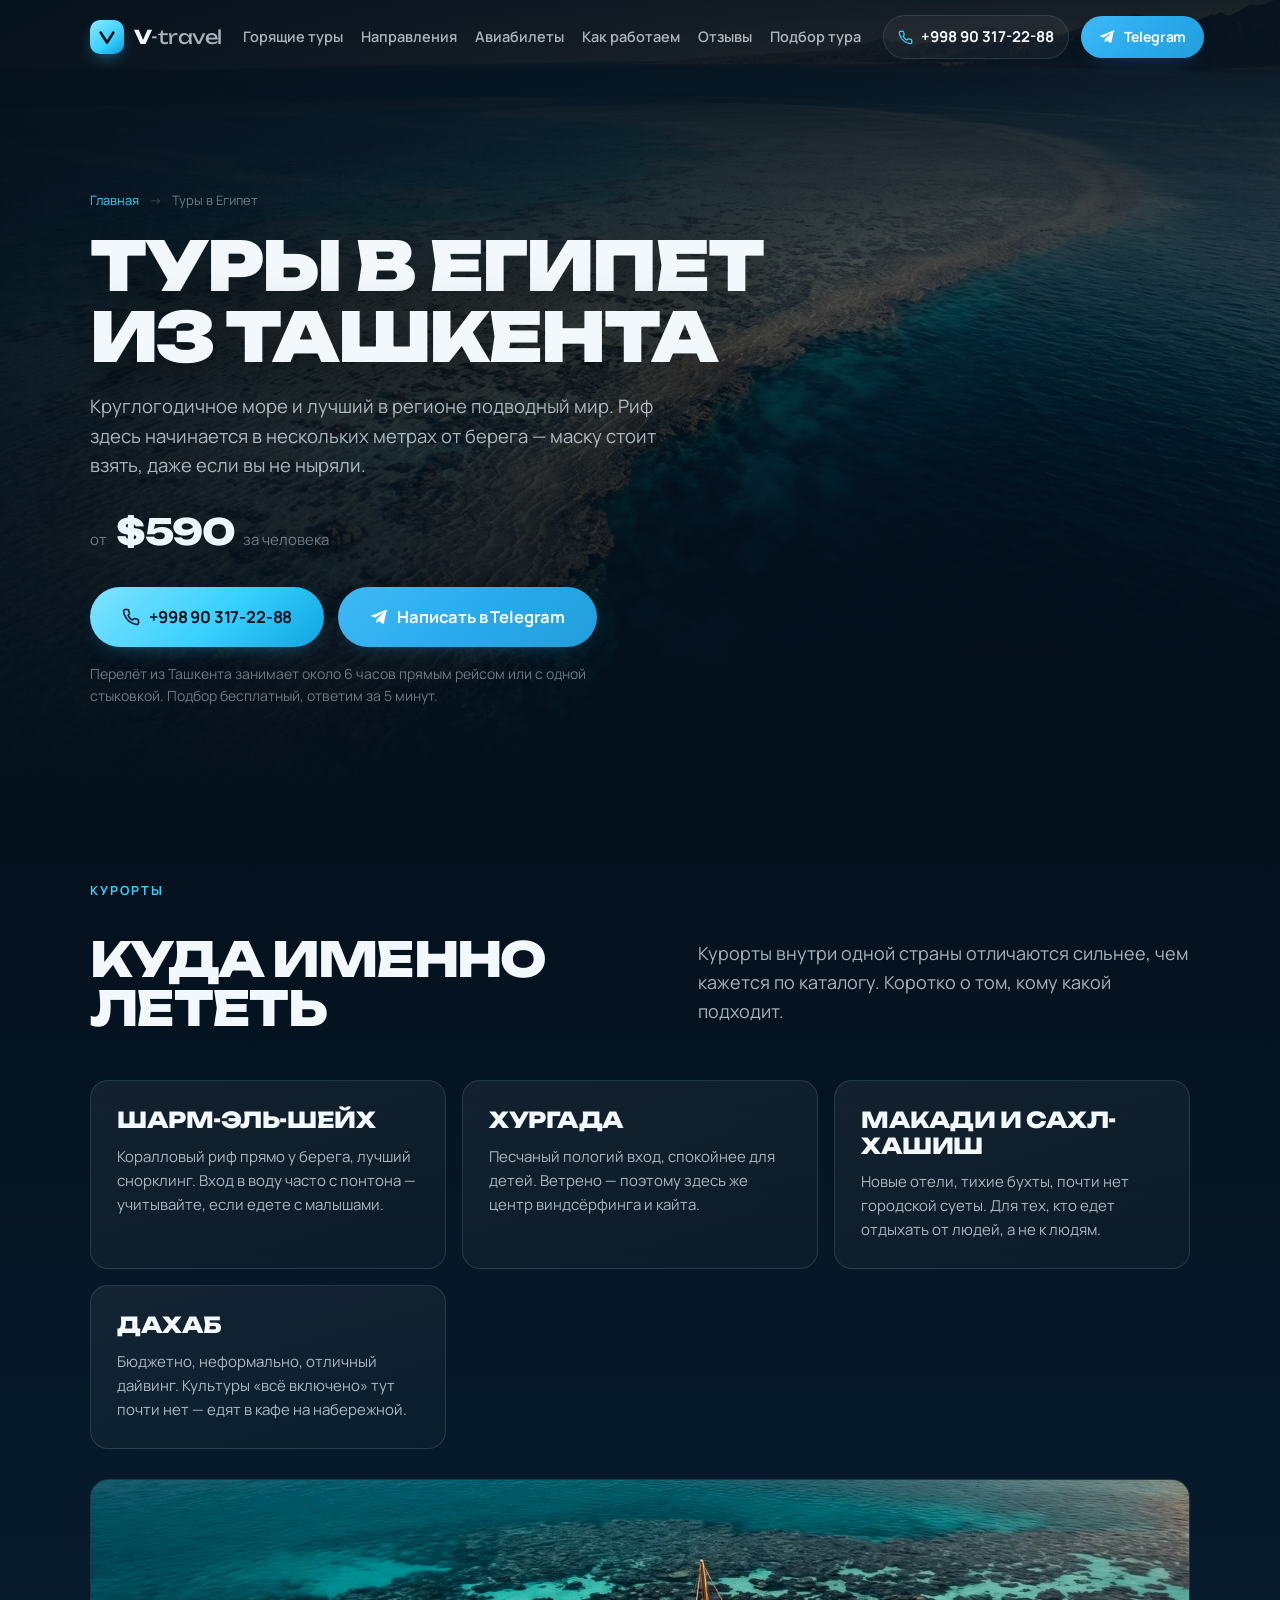
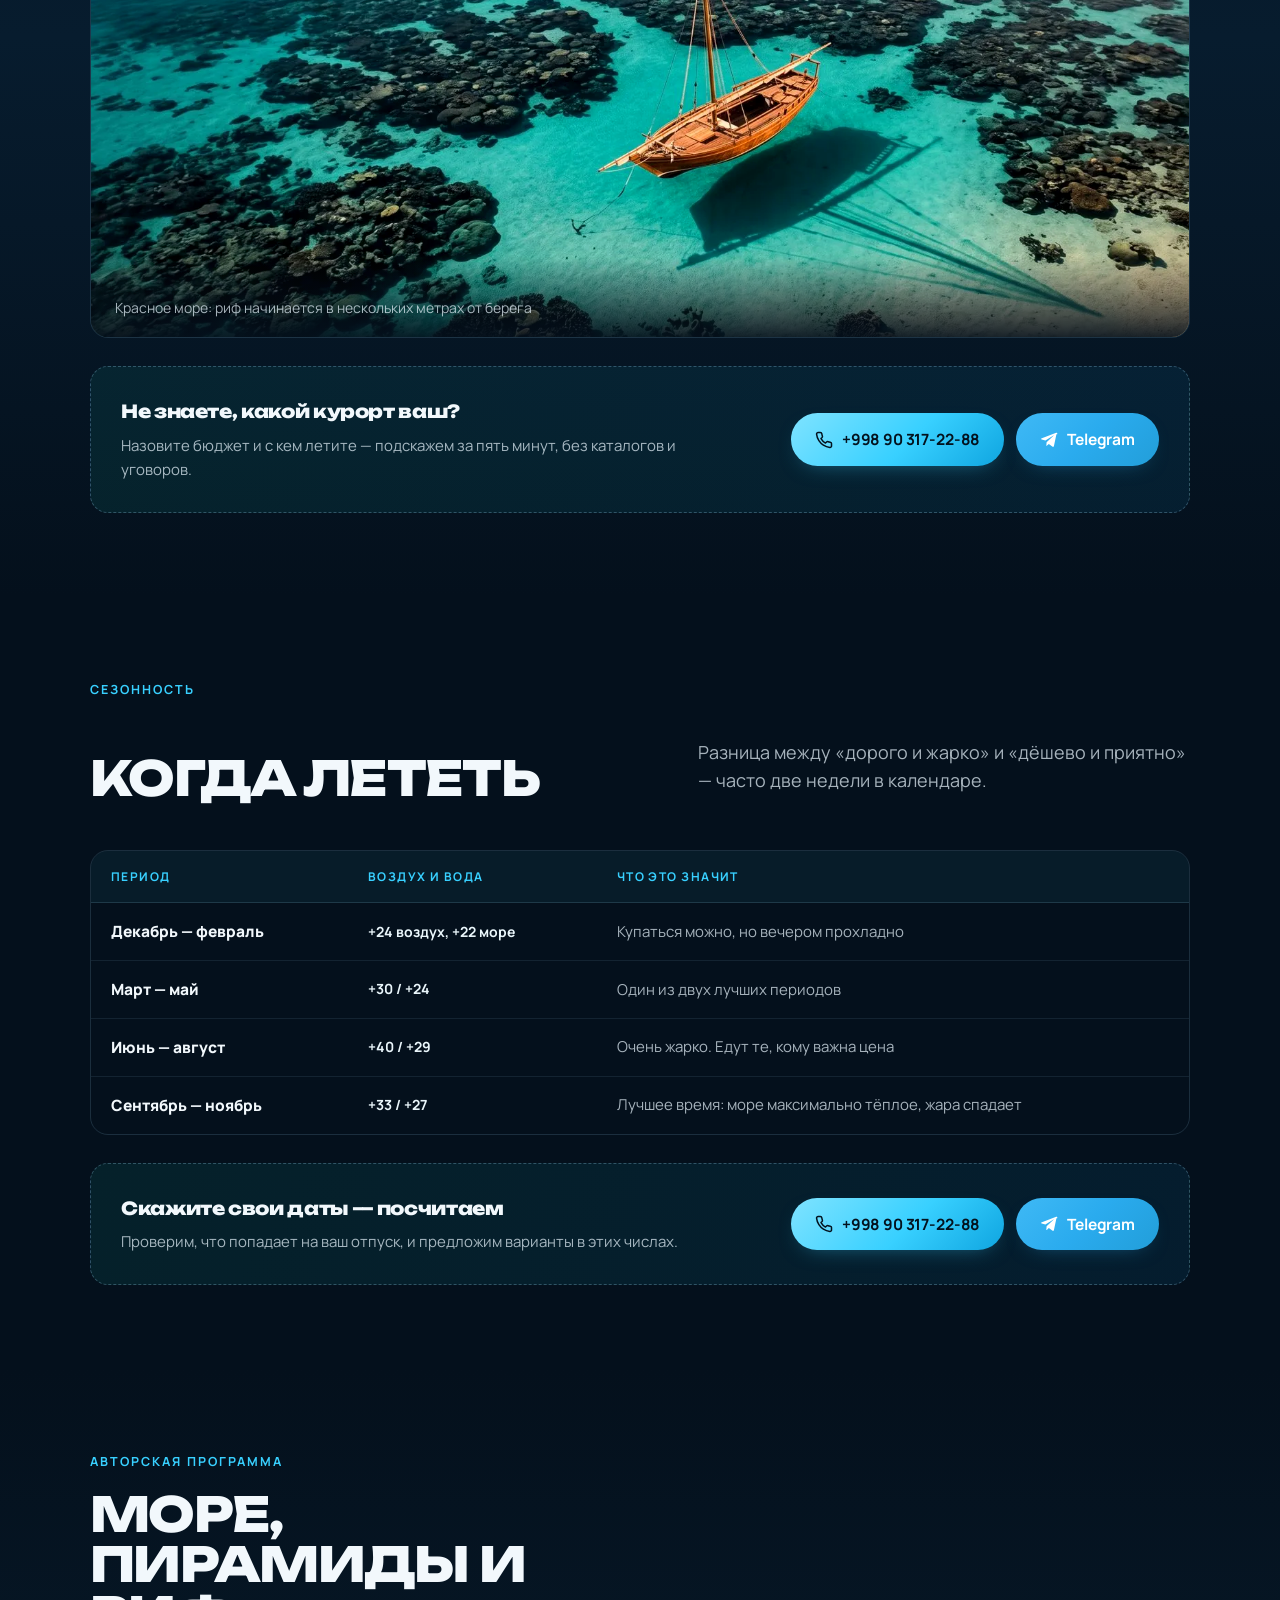
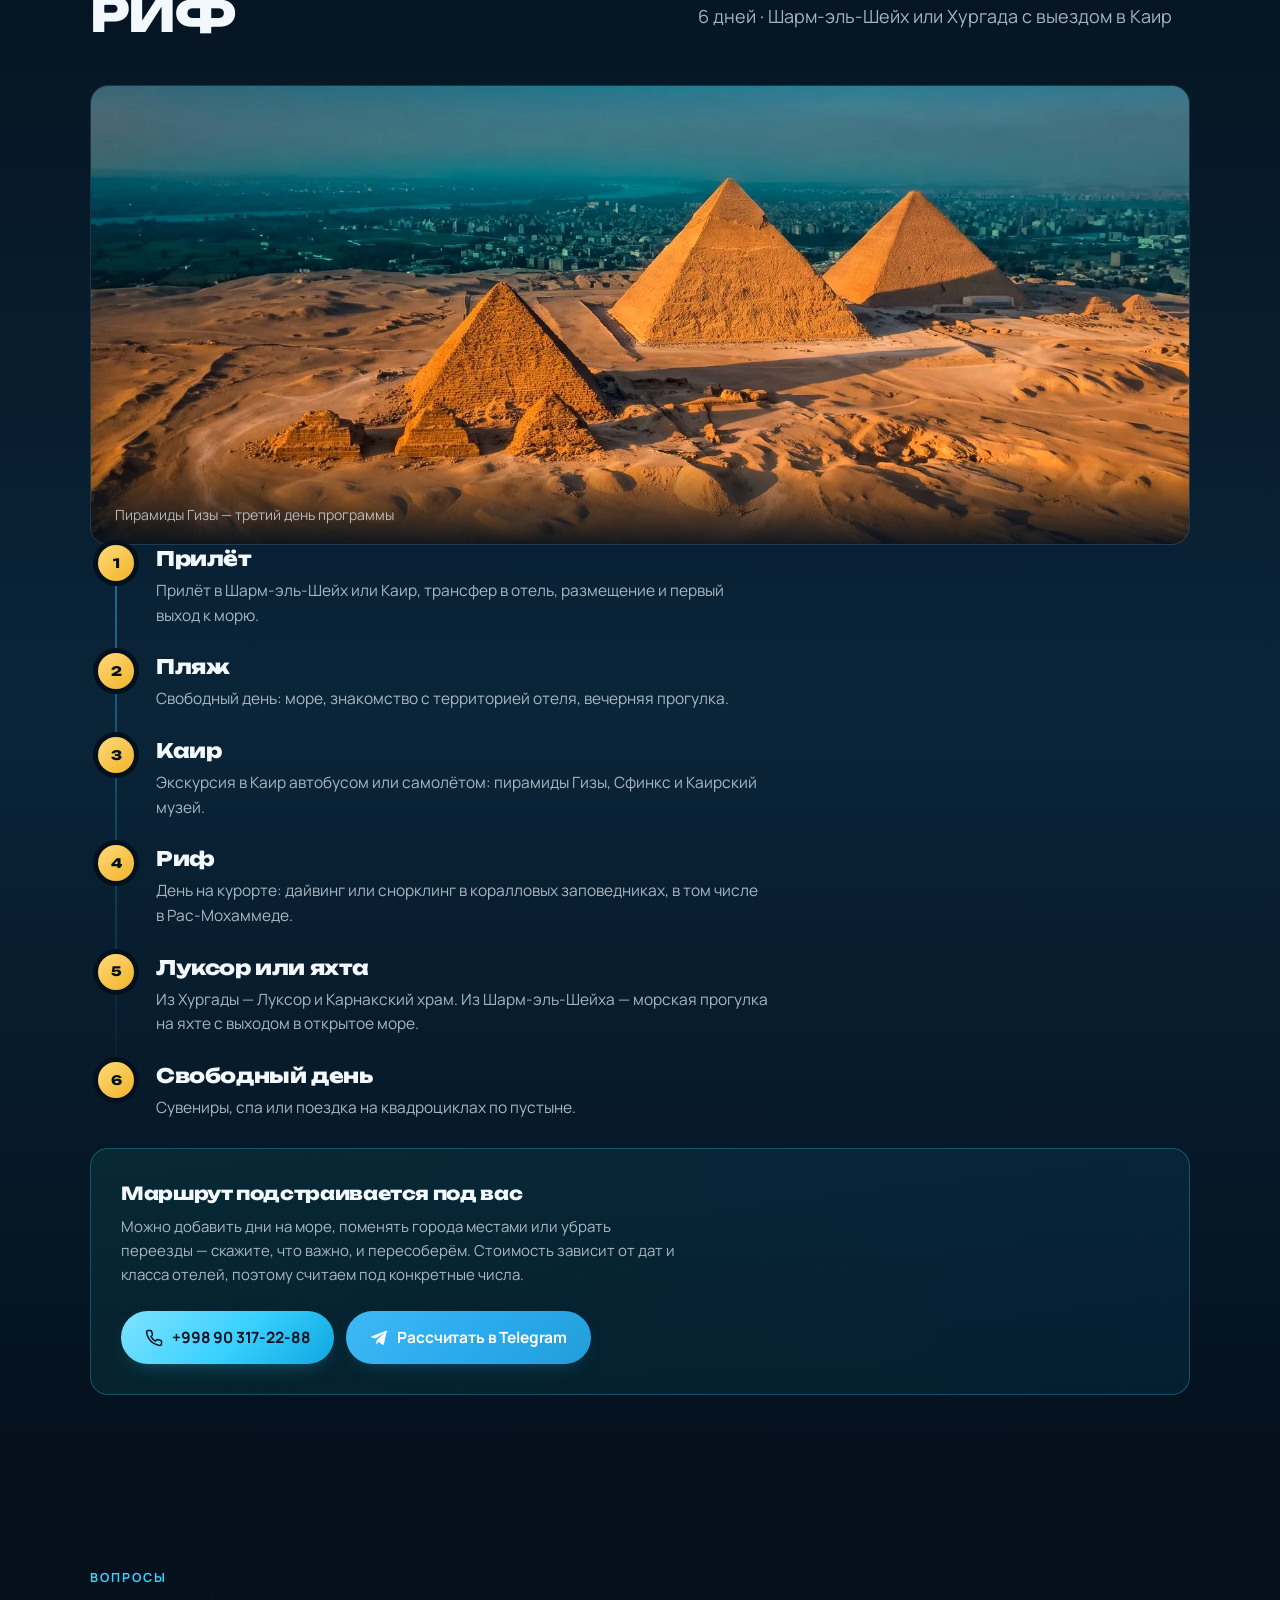
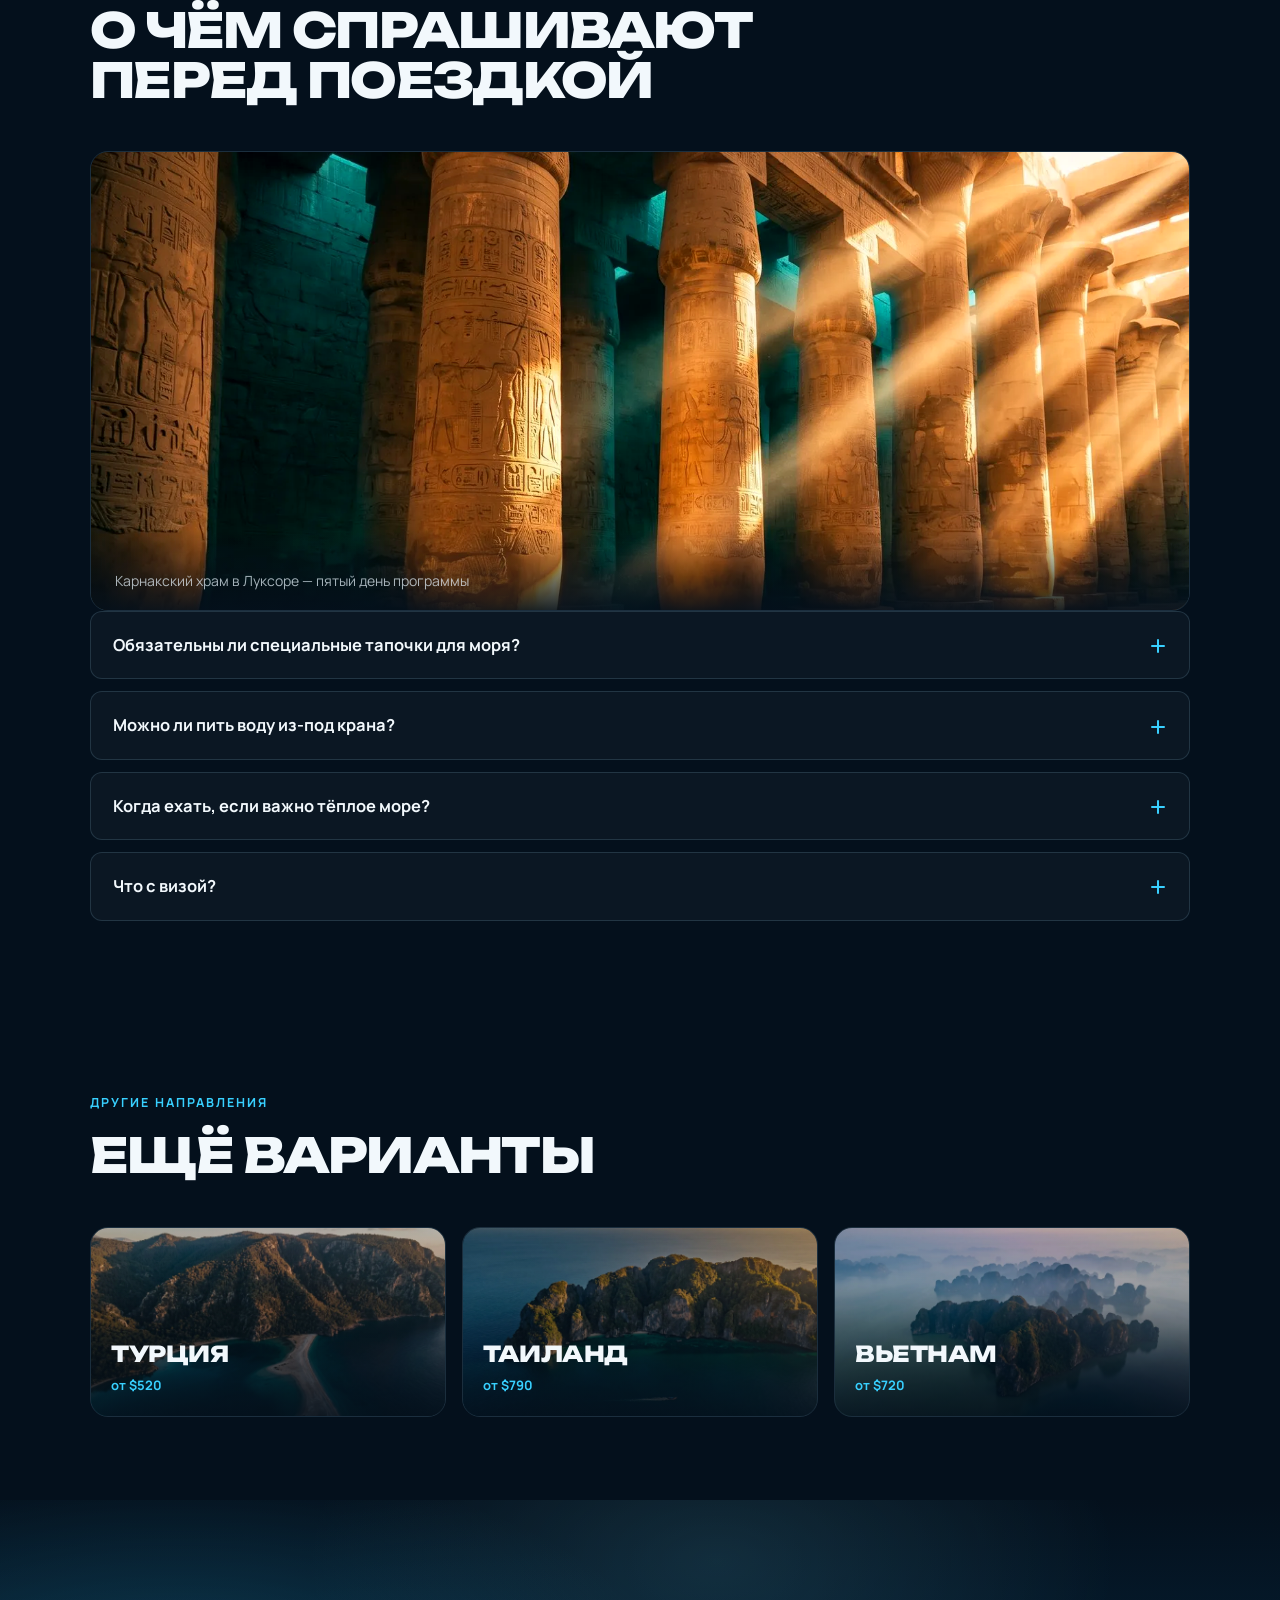
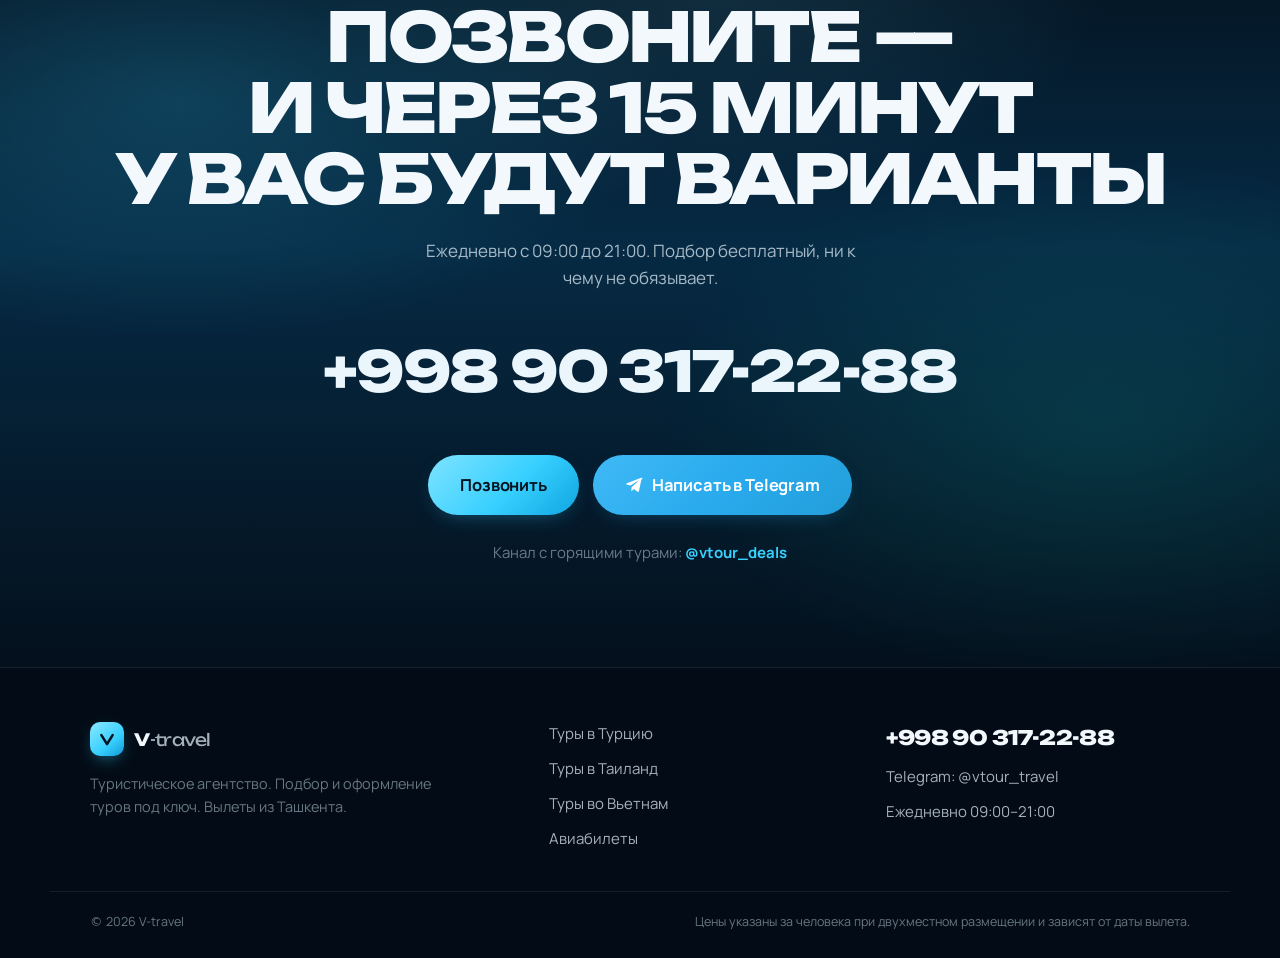
==== commit bd04167e: "Показывать номер телефона на кнопках звонка С телефона кнопка «Позвонить» работает сразу, а с компью" ====
--- a/egipet/index.html
+++ b/egipet/index.html
@@ -108,7 +108,7 @@
       <a href="/#reviews" class="nav__link">Отзывы</a>
       <a href="/#pick" class="nav__link">Подбор тура</a>
       <div class="nav__mobile-actions">
-        <a href="tel:+998903172288" class="btn btn--ghost btn--block">Позвонить</a>
+        <a href="tel:+998903172288" class="btn btn--ghost btn--block">+998 90 317-22-88</a>
         <a href="https://t.me/vtour_travel" target="_blank" rel="noopener" class="btn btn--tg btn--block">Написать в Telegram</a>
       </div>
     </nav>
@@ -144,7 +144,7 @@
       <p class="phero__lead">Круглогодичное море и лучший в регионе подводный мир. Риф здесь начинается в нескольких метрах от берега — маску стоит взять, даже если вы не ныряли.</p>
       <p class="phero__price">от <strong>$590</strong> за человека</p>
       <div class="phero__cta">
-        <a href="tel:+998903172288" class="btn btn--primary btn--lg" data-goal="call"><svg viewBox="0 0 24 24" width="18" height="18" fill="none" stroke="currentColor" stroke-width="2" stroke-linecap="round" stroke-linejoin="round" aria-hidden="true"><path d="M22 16.9v3a2 2 0 01-2.2 2 19.8 19.8 0 01-8.6-3.1 19.5 19.5 0 01-6-6 19.8 19.8 0 01-3.1-8.7A2 2 0 014.1 2h3a2 2 0 012 1.7c.1 1 .3 2 .7 2.9a2 2 0 01-.4 2.1L8 10.1a16 16 0 006 6l1.4-1.4a2 2 0 012.1-.4c.9.4 1.9.6 2.9.7a2 2 0 011.7 2"/></svg>Позвонить сейчас</a>
+        <a href="tel:+998903172288" class="btn btn--primary btn--lg" data-goal="call"><svg viewBox="0 0 24 24" width="18" height="18" fill="none" stroke="currentColor" stroke-width="2" stroke-linecap="round" stroke-linejoin="round" aria-hidden="true"><path d="M22 16.9v3a2 2 0 01-2.2 2 19.8 19.8 0 01-8.6-3.1 19.5 19.5 0 01-6-6 19.8 19.8 0 01-3.1-8.7A2 2 0 014.1 2h3a2 2 0 012 1.7c.1 1 .3 2 .7 2.9a2 2 0 01-.4 2.1L8 10.1a16 16 0 006 6l1.4-1.4a2 2 0 012.1-.4c.9.4 1.9.6 2.9.7a2 2 0 011.7 2"/></svg>+998 90 317-22-88</a>
         <a href="https://t.me/vtour_travel?text=%D0%97%D0%B4%D1%80%D0%B0%D0%B2%D1%81%D1%82%D0%B2%D1%83%D0%B9%D1%82%D0%B5%21%20%D0%98%D0%BD%D1%82%D0%B5%D1%80%D0%B5%D1%81%D1%83%D1%8E%D1%82%20%D1%82%D1%83%D1%80%D1%8B%20%D0%B2%20%D0%95%D0%B3%D0%B8%D0%BF%D0%B5%D1%82%20%D0%B8%D0%B7%20%D0%A2%D0%B0%D1%88%D0%BA%D0%B5%D0%BD%D1%82%D0%B0." target="_blank" rel="noopener" class="btn btn--tg btn--lg" data-goal="telegram"><svg viewBox="0 0 24 24" width="18" height="18" fill="currentColor" aria-hidden="true"><path d="M21.9 4.3L18.6 20c-.2 1.1-.9 1.4-1.8.9l-5-3.7-2.4 2.3c-.3.3-.5.5-1 .5l.4-5.1L18 6.4c.4-.4-.1-.6-.6-.2L7.2 12.7l-4.9-1.5c-1.1-.3-1.1-1 .2-1.5l19.1-7.4c.9-.3 1.7.2 1.4 2z"/></svg>Написать в Telegram</a>
       </div>
       <p class="phero__note">Перелёт из Ташкента занимает около 6 часов прямым рейсом или с одной стыковкой. Подбор бесплатный, ответим за 5 минут.</p>
@@ -186,7 +186,7 @@
           <p class="inline-cta__text">Назовите бюджет и с кем летите — подскажем за пять минут, без каталогов и уговоров.</p>
         </div>
         <div class="inline-cta__actions">
-          <a href="tel:+998903172288" class="btn btn--primary" data-goal="call"><svg viewBox="0 0 24 24" width="18" height="18" fill="none" stroke="currentColor" stroke-width="2" stroke-linecap="round" stroke-linejoin="round" aria-hidden="true"><path d="M22 16.9v3a2 2 0 01-2.2 2 19.8 19.8 0 01-8.6-3.1 19.5 19.5 0 01-6-6 19.8 19.8 0 01-3.1-8.7A2 2 0 014.1 2h3a2 2 0 012 1.7c.1 1 .3 2 .7 2.9a2 2 0 01-.4 2.1L8 10.1a16 16 0 006 6l1.4-1.4a2 2 0 012.1-.4c.9.4 1.9.6 2.9.7a2 2 0 011.7 2"/></svg>Позвонить</a>
+          <a href="tel:+998903172288" class="btn btn--primary" data-goal="call"><svg viewBox="0 0 24 24" width="18" height="18" fill="none" stroke="currentColor" stroke-width="2" stroke-linecap="round" stroke-linejoin="round" aria-hidden="true"><path d="M22 16.9v3a2 2 0 01-2.2 2 19.8 19.8 0 01-8.6-3.1 19.5 19.5 0 01-6-6 19.8 19.8 0 01-3.1-8.7A2 2 0 014.1 2h3a2 2 0 012 1.7c.1 1 .3 2 .7 2.9a2 2 0 01-.4 2.1L8 10.1a16 16 0 006 6l1.4-1.4a2 2 0 012.1-.4c.9.4 1.9.6 2.9.7a2 2 0 011.7 2"/></svg>+998 90 317-22-88</a>
           <a href="https://t.me/vtour_travel?text=%D0%97%D0%B4%D1%80%D0%B0%D0%B2%D1%81%D1%82%D0%B2%D1%83%D0%B9%D1%82%D0%B5%21%20%D0%9F%D0%BE%D0%BC%D0%BE%D0%B3%D0%B8%D1%82%D0%B5%20%D0%B2%D1%8B%D0%B1%D1%80%D0%B0%D1%82%D1%8C%20%D0%BA%D1%83%D1%80%D0%BE%D1%80%D1%82%20%D0%B2%20%D0%95%D0%B3%D0%B8%D0%BF%D0%B5%D1%82.%20%D0%9B%D0%B5%D1%87%D1%83%20" target="_blank" rel="noopener" class="btn btn--tg" data-goal="telegram"><svg viewBox="0 0 24 24" width="18" height="18" fill="currentColor" aria-hidden="true"><path d="M21.9 4.3L18.6 20c-.2 1.1-.9 1.4-1.8.9l-5-3.7-2.4 2.3c-.3.3-.5.5-1 .5l.4-5.1L18 6.4c.4-.4-.1-.6-.6-.2L7.2 12.7l-4.9-1.5c-1.1-.3-1.1-1 .2-1.5l19.1-7.4c.9-.3 1.7.2 1.4 2z"/></svg>Telegram</a>
         </div>
       </div>
@@ -235,7 +235,7 @@
           <p class="inline-cta__text">Проверим, что попадает на ваш отпуск, и предложим варианты в этих числах.</p>
         </div>
         <div class="inline-cta__actions">
-          <a href="tel:+998903172288" class="btn btn--primary" data-goal="call"><svg viewBox="0 0 24 24" width="18" height="18" fill="none" stroke="currentColor" stroke-width="2" stroke-linecap="round" stroke-linejoin="round" aria-hidden="true"><path d="M22 16.9v3a2 2 0 01-2.2 2 19.8 19.8 0 01-8.6-3.1 19.5 19.5 0 01-6-6 19.8 19.8 0 01-3.1-8.7A2 2 0 014.1 2h3a2 2 0 012 1.7c.1 1 .3 2 .7 2.9a2 2 0 01-.4 2.1L8 10.1a16 16 0 006 6l1.4-1.4a2 2 0 012.1-.4c.9.4 1.9.6 2.9.7a2 2 0 011.7 2"/></svg>Позвонить</a>
+          <a href="tel:+998903172288" class="btn btn--primary" data-goal="call"><svg viewBox="0 0 24 24" width="18" height="18" fill="none" stroke="currentColor" stroke-width="2" stroke-linecap="round" stroke-linejoin="round" aria-hidden="true"><path d="M22 16.9v3a2 2 0 01-2.2 2 19.8 19.8 0 01-8.6-3.1 19.5 19.5 0 01-6-6 19.8 19.8 0 01-3.1-8.7A2 2 0 014.1 2h3a2 2 0 012 1.7c.1 1 .3 2 .7 2.9a2 2 0 01-.4 2.1L8 10.1a16 16 0 006 6l1.4-1.4a2 2 0 012.1-.4c.9.4 1.9.6 2.9.7a2 2 0 011.7 2"/></svg>+998 90 317-22-88</a>
           <a href="https://t.me/vtour_travel?text=%D0%97%D0%B4%D1%80%D0%B0%D0%B2%D1%81%D1%82%D0%B2%D1%83%D0%B9%D1%82%D0%B5%21%20%D0%A5%D0%BE%D1%87%D1%83%20%D0%B2%20%D0%95%D0%B3%D0%B8%D0%BF%D0%B5%D1%82.%20%D0%9C%D0%BE%D0%B8%20%D0%B4%D0%B0%D1%82%D1%8B%3A%20" target="_blank" rel="noopener" class="btn btn--tg" data-goal="telegram"><svg viewBox="0 0 24 24" width="18" height="18" fill="currentColor" aria-hidden="true"><path d="M21.9 4.3L18.6 20c-.2 1.1-.9 1.4-1.8.9l-5-3.7-2.4 2.3c-.3.3-.5.5-1 .5l.4-5.1L18 6.4c.4-.4-.1-.6-.6-.2L7.2 12.7l-4.9-1.5c-1.1-.3-1.1-1 .2-1.5l19.1-7.4c.9-.3 1.7.2 1.4 2z"/></svg>Telegram</a>
         </div>
       </div>
@@ -303,7 +303,7 @@
           <p class="inline-cta__text">Можно добавить дни на море, поменять города местами или убрать переезды — скажите, что важно, и пересоберём. Стоимость зависит от дат и класса отелей, поэтому считаем под конкретные числа.</p>
         </div>
         <div class="inline-cta__actions">
-          <a href="tel:+998903172288" class="btn btn--primary" data-goal="call"><svg viewBox="0 0 24 24" width="18" height="18" fill="none" stroke="currentColor" stroke-width="2" stroke-linecap="round" stroke-linejoin="round" aria-hidden="true"><path d="M22 16.9v3a2 2 0 01-2.2 2 19.8 19.8 0 01-8.6-3.1 19.5 19.5 0 01-6-6 19.8 19.8 0 01-3.1-8.7A2 2 0 014.1 2h3a2 2 0 012 1.7c.1 1 .3 2 .7 2.9a2 2 0 01-.4 2.1L8 10.1a16 16 0 006 6l1.4-1.4a2 2 0 012.1-.4c.9.4 1.9.6 2.9.7a2 2 0 011.7 2"/></svg>Позвонить</a>
+          <a href="tel:+998903172288" class="btn btn--primary" data-goal="call"><svg viewBox="0 0 24 24" width="18" height="18" fill="none" stroke="currentColor" stroke-width="2" stroke-linecap="round" stroke-linejoin="round" aria-hidden="true"><path d="M22 16.9v3a2 2 0 01-2.2 2 19.8 19.8 0 01-8.6-3.1 19.5 19.5 0 01-6-6 19.8 19.8 0 01-3.1-8.7A2 2 0 014.1 2h3a2 2 0 012 1.7c.1 1 .3 2 .7 2.9a2 2 0 01-.4 2.1L8 10.1a16 16 0 006 6l1.4-1.4a2 2 0 012.1-.4c.9.4 1.9.6 2.9.7a2 2 0 011.7 2"/></svg>+998 90 317-22-88</a>
           <a href="https://t.me/vtour_travel?text=%D0%97%D0%B4%D1%80%D0%B0%D0%B2%D1%81%D1%82%D0%B2%D1%83%D0%B9%D1%82%D0%B5%21%20%D0%98%D0%BD%D1%82%D0%B5%D1%80%D0%B5%D1%81%D1%83%D0%B5%D1%82%20%D0%B0%D0%B2%D1%82%D0%BE%D1%80%D1%81%D0%BA%D0%B0%D1%8F%20%D0%BF%D1%80%D0%BE%D0%B3%D1%80%D0%B0%D0%BC%D0%BC%D0%B0%20%C2%AB%D0%9C%D0%BE%D1%80%D0%B5%2C%20%D0%BF%D0%B8%D1%80%D0%B0%D0%BC%D0%B8%D0%B4%D1%8B%20%D0%B8%20%D1%80%D0%B8%D1%84%C2%BB%20%286%20%D0%B4%D0%BD%D0%B5%D0%B9%20%C2%B7%20%D0%A8%D0%B0%D1%80%D0%BC-%D1%8D%D0%BB%D1%8C-%D0%A8%D0%B5%D0%B9%D1%85%20%D0%B8%D0%BB%D0%B8%20%D0%A5%D1%83%D1%80%D0%B3%D0%B0%D0%B4%D0%B0%20%D1%81%20%D0%B2%D1%8B%D0%B5%D0%B7%D0%B4%D0%BE%D0%BC%20%D0%B2%20%D0%9A%D0%B0%D0%B8%D1%80%29.%20%D0%A0%D0%B0%D1%81%D1%81%D1%87%D0%B8%D1%82%D0%B0%D0%B9%D1%82%D0%B5%2C%20%D0%BF%D0%BE%D0%B6%D0%B0%D0%BB%D1%83%D0%B9%D1%81%D1%82%D0%B0%2C%20%D0%BD%D0%B0%20%D0%BC%D0%BE%D0%B8%20%D0%B4%D0%B0%D1%82%D1%8B." target="_blank" rel="noopener" class="btn btn--tg" data-goal="telegram"><svg viewBox="0 0 24 24" width="18" height="18" fill="currentColor" aria-hidden="true"><path d="M21.9 4.3L18.6 20c-.2 1.1-.9 1.4-1.8.9l-5-3.7-2.4 2.3c-.3.3-.5.5-1 .5l.4-5.1L18 6.4c.4-.4-.1-.6-.6-.2L7.2 12.7l-4.9-1.5c-1.1-.3-1.1-1 .2-1.5l19.1-7.4c.9-.3 1.7.2 1.4 2z"/></svg>Рассчитать в Telegram</a>
         </div>
       </div>
--- a/css/styles.css
+++ b/css/styles.css
@@ -99,15 +99,15 @@
 .btn--primary {
   color: #03121e;
   background: linear-gradient(135deg, #7fe3ff, var(--cyan) 55%, #0fa5e0);
-  box-shadow: 0 10px 30px -10px rgba(56, 208, 255, .75);
-}
-.btn--primary:hover { box-shadow: 0 18px 40px -12px rgba(56, 208, 255, .9); }
+  box-shadow: 0 8px 22px -12px rgba(56, 208, 255, .5);
+}
+.btn--primary:hover { box-shadow: 0 14px 30px -12px rgba(56, 208, 255, .7); }
 
 .btn--tg {
   background: linear-gradient(135deg, #3fb9f5, var(--tg) 50%, var(--tg-2));
-  box-shadow: 0 10px 30px -12px rgba(42, 171, 238, .8);
-}
-.btn--tg:hover { box-shadow: 0 18px 40px -14px rgba(42, 171, 238, .95); }
+  box-shadow: 0 8px 22px -14px rgba(42, 171, 238, .55);
+}
+.btn--tg:hover { box-shadow: 0 14px 30px -14px rgba(42, 171, 238, .75); }
 
 .btn--ghost {
   background: rgba(255, 255, 255, .05);
@@ -191,24 +191,65 @@
   overflow: hidden;
 }
 .hero__media { position: absolute; inset: 0; z-index: -1; }
-/* Кадр статичный: смешивание слоёв считается один раз.
-   Бесконечный зум под mix-blend-mode заставлял бы браузер
-   пересчитывать блендинг каждый кадр — дорого на слабых устройствах. */
+/* Грейд теперь впечён в сам файл (scripts/bake_hero.py), поэтому здесь
+   нет ни filter, ни mix-blend-mode. Это принципиально: смешивание слоёв
+   пришлось бы пересчитывать на каждом кадре движения. Осталось только
+   перемещение — его целиком делает видеокарта. */
+.hero__media { overflow: hidden; }
 .hero__media img {
   width: 100%; height: 100%; object-fit: cover;
-  filter: saturate(1.45) contrast(1.1) brightness(.92);
-  transform: scale(1.04);
-}
-/* дуотон: уводим кадр в глубокую океанскую синеву, как на референсах */
-.hero__media::after {
-  content: ''; position: absolute; inset: 0;
-  background: linear-gradient(190deg, #0b5c94, #0a3a63 45%, #072742);
-  mix-blend-mode: color;
-  opacity: .62;
-}
-
-/* блики на воде */
-.hero__caustics, .cta__caustics {
+  transform: scale(1.06);
+  will-change: transform;
+  animation: heroDrift 20s ease-in-out infinite alternate;
+}
+/* Наплыв кадра. Амплитуду меряем в пикселях у края: масштаб меняется на
+   0.18, то есть на экране 1440px край проходит около 130px за 20 секунд,
+   плюс собственный сдвиг — порядка 9 пикселей в секунду. Это выше порога,
+   на котором движение вообще заметно, но ещё не отвлекает от текста.
+   Первая версия давала 1 пиксель в секунду и была не видна совсем. */
+@keyframes heroDrift {
+  from { transform: scale(1.04) translate3d(0, 0, 0); }
+  to   { transform: scale(1.22) translate3d(-3.5%, -2.5%, 0); }
+}
+
+/* Блик, проходящий по воде — как солнце по ряби. Обычная прозрачность,
+   без режимов смешивания, поэтому стоит копейки. */
+.hero__caustics {
+  position: absolute; inset: -30% -40%;
+  background:
+    linear-gradient(101deg, transparent 43%, rgba(206, 244, 255, .3) 50%, transparent 57%),
+    linear-gradient(101deg, transparent 67%, rgba(150, 226, 255, .18) 72%, transparent 77%);
+  will-change: transform;
+  animation: heroSheen 16s ease-in-out infinite alternate;
+}
+@keyframes heroSheen {
+  from { transform: translate3d(-16%, 0, 0); }
+  to   { transform: translate3d(16%, 0, 0); }
+}
+
+/* Параллакс при прокрутке: вода уходит медленнее текста. Считает браузер
+   на своей стороне, без единой строчки JS. Где не поддержано — просто нет
+   параллакса, остальное работает.
+
+   Привязываемся к прокрутке страницы, а не к видимости элемента: фон ровно
+   во весь экран, поэтому диапазоны вроде contain для него не наступают
+   никогда. Запас по высоте нужен, чтобы при сдвиге вниз не оголилась
+   верхняя кромка. */
+@supports (animation-timeline: scroll()) {
+  @media (prefers-reduced-motion: no-preference) {
+    .hero__media {
+      top: -10%; height: 120%;
+      animation: heroParallax linear both;
+      animation-timeline: scroll(root block);
+      animation-range: 0 100vh;
+    }
+    @keyframes heroParallax {
+      to { transform: translate3d(0, 16%, 0); }
+    }
+  }
+}
+
+.cta__caustics {
   position: absolute; inset: -10%;
   background:
     radial-gradient(50% 40% at 20% 30%, rgba(56, 208, 255, .26), transparent 65%),
@@ -273,21 +314,29 @@
 .stat { display: flex; flex-direction: column; }
 .num-suffix { color: var(--cyan); }
 
-.hero__scroll {
-  position: absolute; left: 50%; bottom: 26px; transform: translateX(-50%);
-  width: 26px; height: 42px; border: 1.5px solid rgba(234, 246, 251, .35); border-radius: 999px;
-  display: grid; place-items: start center; padding-top: 8px;
-}
-.hero__scroll span { width: 3px; height: 8px; border-radius: 2px; background: var(--cyan); animation: scrolldot 1.8s var(--ease) infinite; }
-@keyframes scrolldot { 0% { opacity: 0; transform: translateY(0); } 35% { opacity: 1; } 100% { opacity: 0; transform: translateY(16px); } }
 
 /* =====================================================
    SECTIONS
    ===================================================== */
-.section { padding: clamp(72px, 11vw, 130px) 0; position: relative; }
-
-.sec-head { max-width: 720px; margin-bottom: clamp(38px, 5vw, 60px); }
-.sec-title { font-size: clamp(32px, 5.4vw, 60px); text-transform: uppercase; letter-spacing: -.035em; }
+.section { padding: clamp(52px, 6.5vw, 92px) 0; position: relative; }
+
+.sec-head { max-width: 720px; margin-bottom: clamp(30px, 3.6vw, 46px); }
+/* На широком экране правые 40% под заголовком пустовали. Кладём лид
+   справа от заголовка — композиция начинает держать всю ширину. */
+@media (min-width: 940px) {
+  .sec-head {
+    max-width: none;
+    display: grid;
+    grid-template-columns: minmax(0, 1.05fr) minmax(0, .95fr);
+    column-gap: clamp(40px, 5vw, 72px);
+    align-items: end;
+  }
+  .sec-kicker { grid-column: 1 / -1; }
+  .sec-title  { grid-column: 1; }
+  .sec-lead   { grid-column: 2; margin-top: 0; padding-bottom: .5em; }
+  .sec-head:not(:has(.sec-lead)) { display: block; max-width: 820px; }
+}
+.sec-title { font-size: clamp(30px, 4.2vw, 48px); text-transform: uppercase; letter-spacing: -.035em; }
 .sec-lead { margin-top: 20px; font-size: clamp(16px, 1.6vw, 18px); color: var(--ink-soft); max-width: 58ch; }
 
 /* --- горящие туры --- */
@@ -312,8 +361,8 @@
 }
 .tour:hover { transform: translateY(-6px); border-color: rgba(56, 208, 255, .4); box-shadow: 0 28px 60px -30px rgba(0, 0, 0, .9); }
 
-.tour__top { display: flex; align-items: center; justify-content: space-between; margin-bottom: 16px; }
-.tour__flag { font-size: 30px; line-height: 1; }
+.tour__top { display: flex; align-items: center; justify-content: flex-end; margin-bottom: 18px; }
+
 .badge {
   font-size: 11.5px; font-weight: 800; letter-spacing: .08em; text-transform: uppercase;
   padding: 6px 11px; border-radius: 999px;
@@ -385,10 +434,10 @@
 }
 .dest:hover .dest__more { opacity: 1; transform: translateX(4px); }
 .dest__price {
-  display: inline-block; margin-top: 10px;
-  padding: 8px 15px; border-radius: 999px;
-  font-size: 14px; font-weight: 800; color: #04121f;
-  background: linear-gradient(135deg, #8ce9ff, var(--cyan));
+  display: inline-block; margin-top: 6px;
+  font-family: 'Unbounded', sans-serif;
+  font-size: 17px; font-weight: 800; letter-spacing: -.02em;
+  color: var(--foam);
 }
 
 .dest-more {
@@ -405,7 +454,7 @@
 /* --- авиабилеты --- */
 .section--tickets {
   background:
-    radial-gradient(65% 55% at 100% 30%, rgba(240, 180, 41, .1), transparent 60%),
+    radial-gradient(65% 55% at 100% 30%, rgba(15, 143, 208, .16), transparent 60%),
     linear-gradient(180deg, var(--abyss), var(--deep) 55%, var(--abyss));
 }
 .tickets { display: grid; grid-template-columns: 1.15fr .85fr; gap: clamp(28px, 5vw, 56px); align-items: start; }
@@ -425,12 +474,12 @@
 .tickets__routes {
   padding: clamp(22px, 3vw, 32px);
   border-radius: var(--r);
-  border: 1px solid rgba(240, 180, 41, .3);
-  background: linear-gradient(160deg, rgba(240, 180, 41, .07), rgba(255, 255, 255, .02));
+  border: 1px solid var(--card-line);
+  background: linear-gradient(165deg, rgba(255,255,255,.06), rgba(255,255,255,.02));
 }
 .tickets__routes-title {
   font-size: 12.5px; font-weight: 700; letter-spacing: .16em; text-transform: uppercase;
-  color: var(--gold); margin-bottom: 18px;
+  color: var(--cyan); margin-bottom: 18px;
 }
 .tickets__routes ul { display: flex; flex-direction: column; }
 .tickets__routes li {
@@ -455,17 +504,14 @@
 .step__hud {
   position: relative; height: 100%;
   padding: 30px 26px;
-  border: 1px solid rgba(240, 180, 41, .32);
-  border-radius: var(--r-sm);
-  background: linear-gradient(160deg, rgba(240, 180, 41, .07), rgba(255,255,255,.02));
-}
-/* уголки-засечки */
-.step__hud::before, .step__hud::after {
-  content: ''; position: absolute; width: 14px; height: 14px; border: 2px solid var(--gold);
-}
-.step__hud::before { top: -1px; left: -1px; border-right: 0; border-bottom: 0; border-radius: var(--r-sm) 0 0 0; }
-.step__hud::after { bottom: -1px; right: -1px; border-left: 0; border-top: 0; border-radius: 0 0 var(--r-sm) 0; }
-.step__n { font-family: 'Unbounded', sans-serif; font-size: 42px; font-weight: 800; color: rgba(240, 180, 41, .55); letter-spacing: -.05em; }
+  border: 1px solid var(--card-line);
+  border-radius: var(--r);
+  background: linear-gradient(165deg, rgba(255,255,255,.06), rgba(255,255,255,.02));
+  transition: border-color .3s var(--ease), transform .3s var(--ease);
+}
+.step__hud:hover { border-color: rgba(56, 208, 255, .4); transform: translateY(-4px); }
+
+.step__n { font-family: 'Unbounded', sans-serif; font-size: 32px; font-weight: 800; color: var(--gold); letter-spacing: -.05em; }
 .step__hud h3 { margin: 10px 0 12px; font-size: 22px; }
 .step__hud p { color: var(--ink-soft); font-size: 15px; }
 
@@ -529,7 +575,7 @@
    ===================================================== */
 .cta {
   position: relative; isolation: isolate; overflow: hidden;
-  padding: clamp(84px, 12vw, 150px) 0;
+  padding: clamp(64px, 8vw, 112px) 0;
   text-align: center;
   background: linear-gradient(180deg, var(--abyss), #062a44 45%, #04101c);
 }
@@ -541,11 +587,10 @@
   display: inline-block; margin: 36px 0 12px;
   font-family: 'Unbounded', sans-serif; font-weight: 800;
   font-size: clamp(28px, 5.4vw, 56px); letter-spacing: -.04em;
-  background: linear-gradient(120deg, #ffffff, #8ce9ff 45%, var(--cyan));
-  -webkit-background-clip: text; background-clip: text; color: transparent;
-  transition: filter .3s var(--ease);
-}
-.cta__phone:hover { filter: brightness(1.2) drop-shadow(0 0 24px rgba(56, 208, 255, .5)); }
+  color: var(--foam);
+  transition: color .3s var(--ease), text-shadow .3s var(--ease);
+}
+.cta__phone:hover { color: #fff; text-shadow: 0 0 30px rgba(56, 208, 255, .45); }
 .cta__buttons { margin-top: 26px; display: flex; gap: 14px; justify-content: center; flex-wrap: wrap; }
 .cta__extra { margin-top: 26px; font-size: 15px; color: var(--ink-mute); }
 .cta__extra a { color: var(--cyan); font-weight: 700; }
@@ -633,8 +678,6 @@
   .nav__link::after { display: none; }
   .nav__mobile-actions { display: flex; flex-direction: column; gap: 10px; margin-top: 20px; }
   .burger { display: block; }
-  .header__phone span { display: none; }
-  .header__phone { padding: 11px; }
   .header__actions .btn--tg { display: none; }
   .header__inner { gap: 12px; }
 }
@@ -648,20 +691,15 @@
 }
 
 @media (max-width: 620px) {
+  /* Номер уходит из шапки только здесь: до этой ширины он помещается
+     и остаётся видимым — на компьютере и планшете человек должен видеть
+     сам номер, а не только кнопку «позвонить». */
+  .header__phone span { display: none; }
+  .header__phone { padding: 11px; }
+
   .hero { padding-top: 104px; min-height: auto; }
   .hero__title { font-size: clamp(38px, 12vw, 60px); }
   .hero__title-out { -webkit-text-stroke-width: 1.5px; }
   .hero__stats { grid-template-columns: repeat(2, 1fr); }
   .hero__cta .btn { flex: 1 1 100%; }
-  .hero__scroll { display: none; }
-  .dests { grid-template-columns: 1fr; }
-  .dest { min-height: 240px; }
-  .field-row { grid-template-columns: 1fr; }
-  .hot-cta, .dest-more { flex-direction: column; align-items: flex-start; }
-  .hot-cta .btn, .dest-more__actions .btn { width: 100%; }
-  .dest-more__actions { width: 100%; flex-direction: column; }
-  .tickets__cta { flex-direction: column; }
-  .tickets__cta .btn { width: 100%; }
-  .footer__inner { grid-template-columns: 1fr; gap: 26px; }
-  .cta__buttons .btn { flex: 1 1 100%; }
-}
+  
--- a/css/pages.css
+++ b/css/pages.css
@@ -120,7 +120,7 @@
 /* вертикаль, вдоль которой идут дни */
 .program::before {
   content: ''; position: absolute; left: 25px; top: 14px; bottom: 14px; width: 2px;
-  background: linear-gradient(180deg, rgba(240,180,41,.5), rgba(56,208,255,.35), transparent);
+  background: linear-gradient(180deg, rgba(56,208,255,.45), rgba(56,208,255,.2), transparent);
 }
 .pday { position: relative; display: flex; gap: 22px; padding-bottom: 26px; }
 .pday:last-child { padding-bottom: 0; }
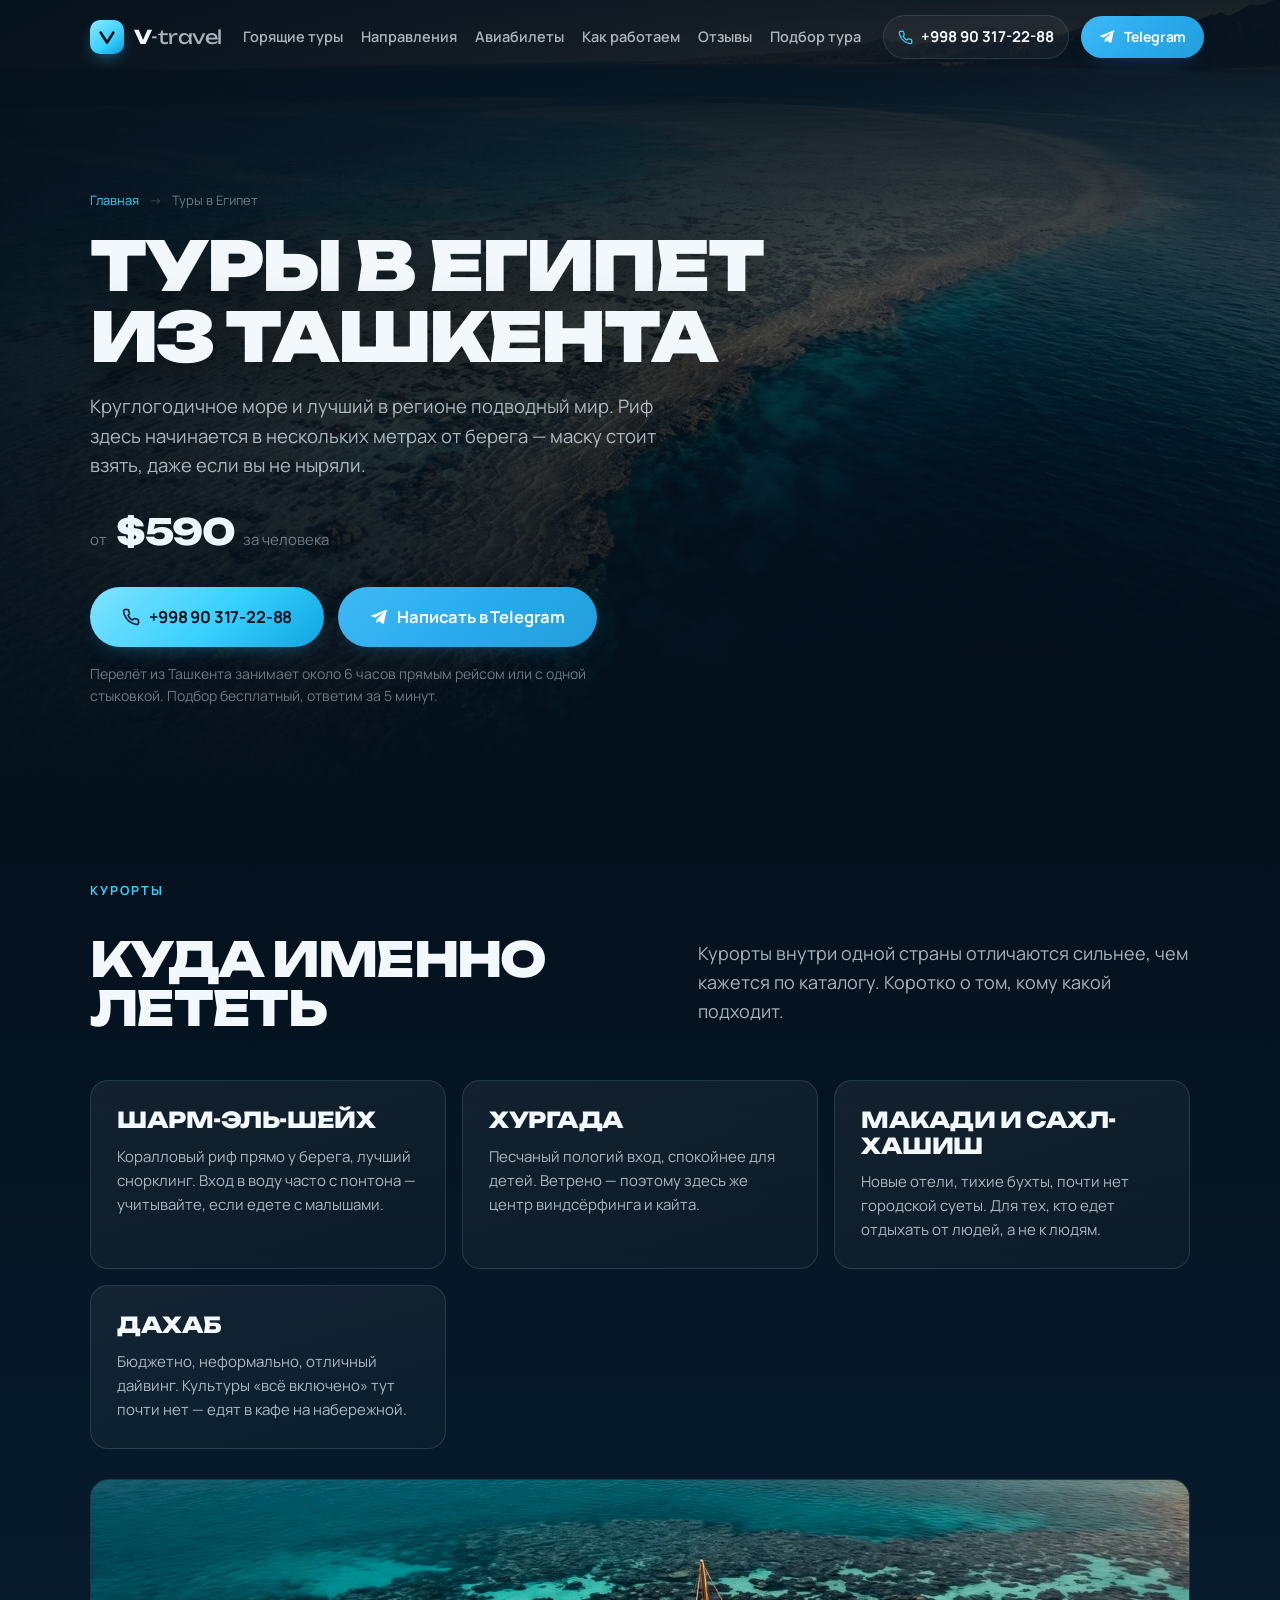
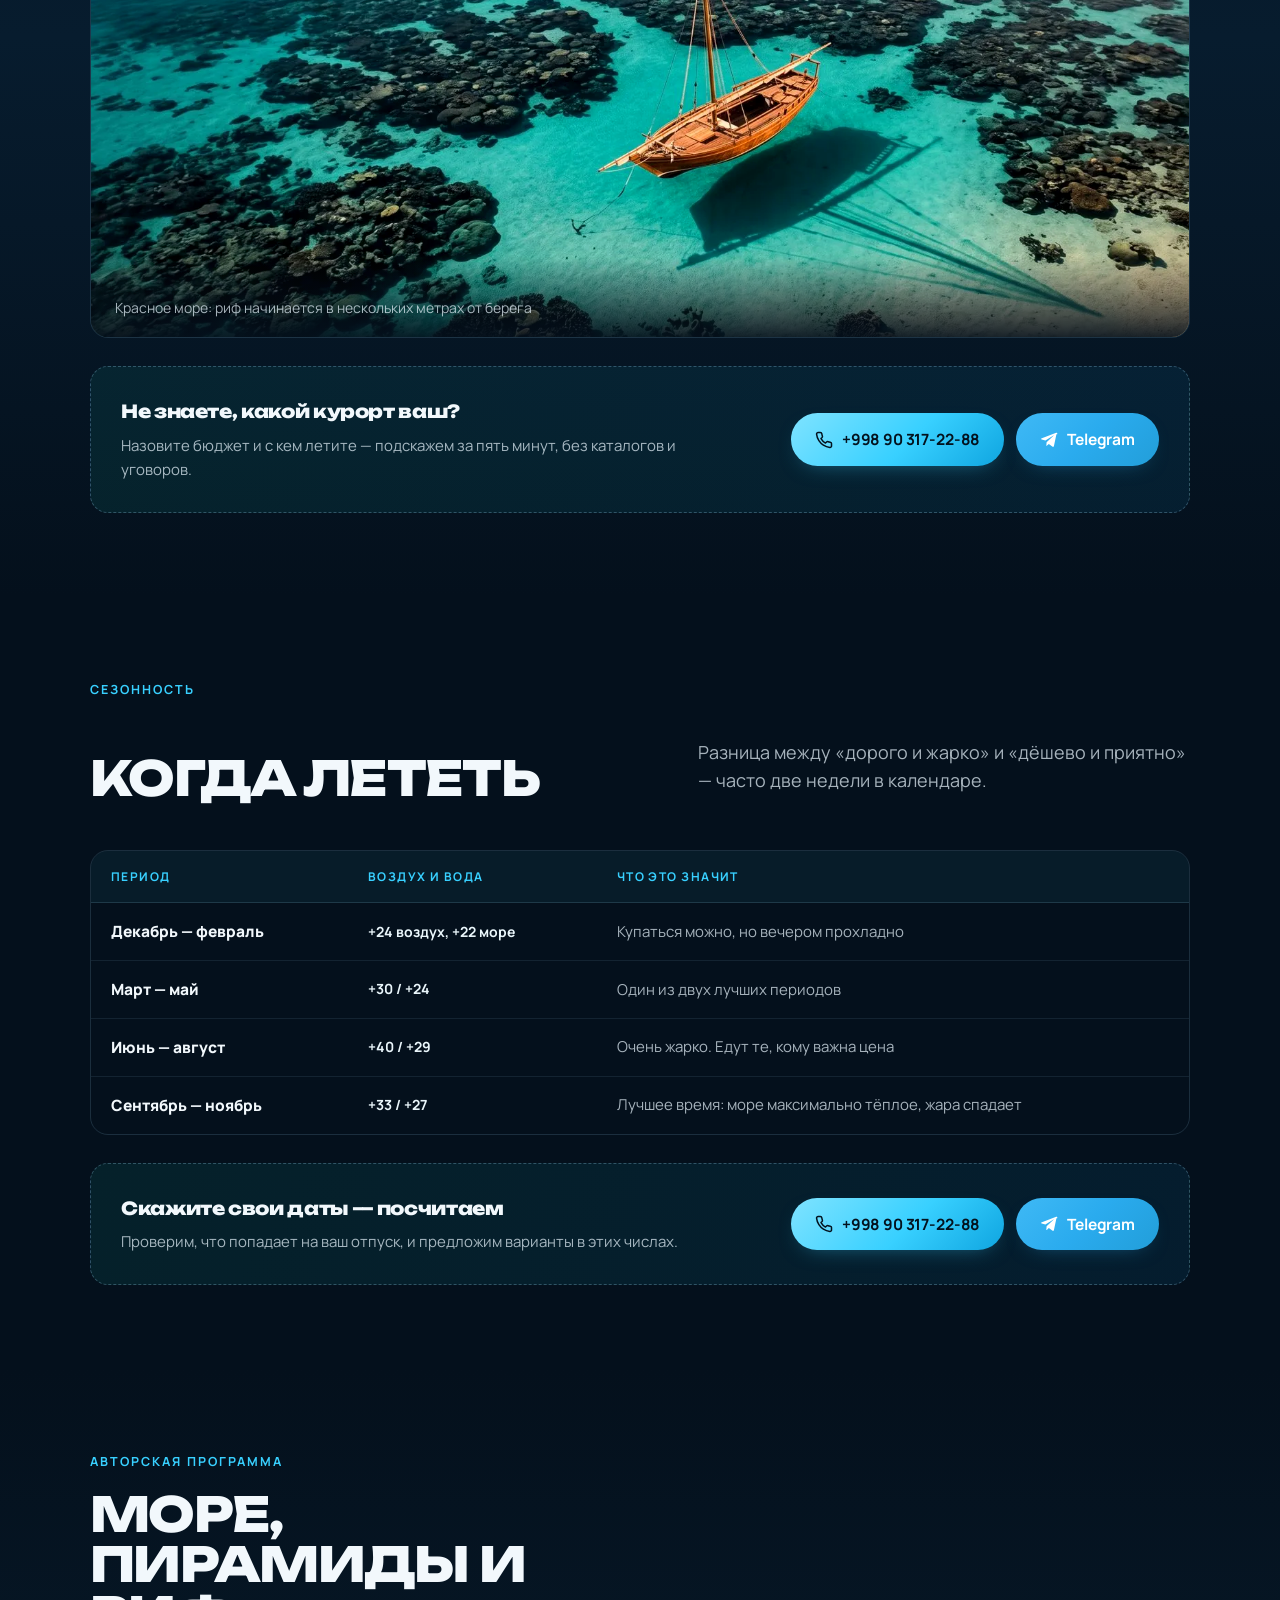
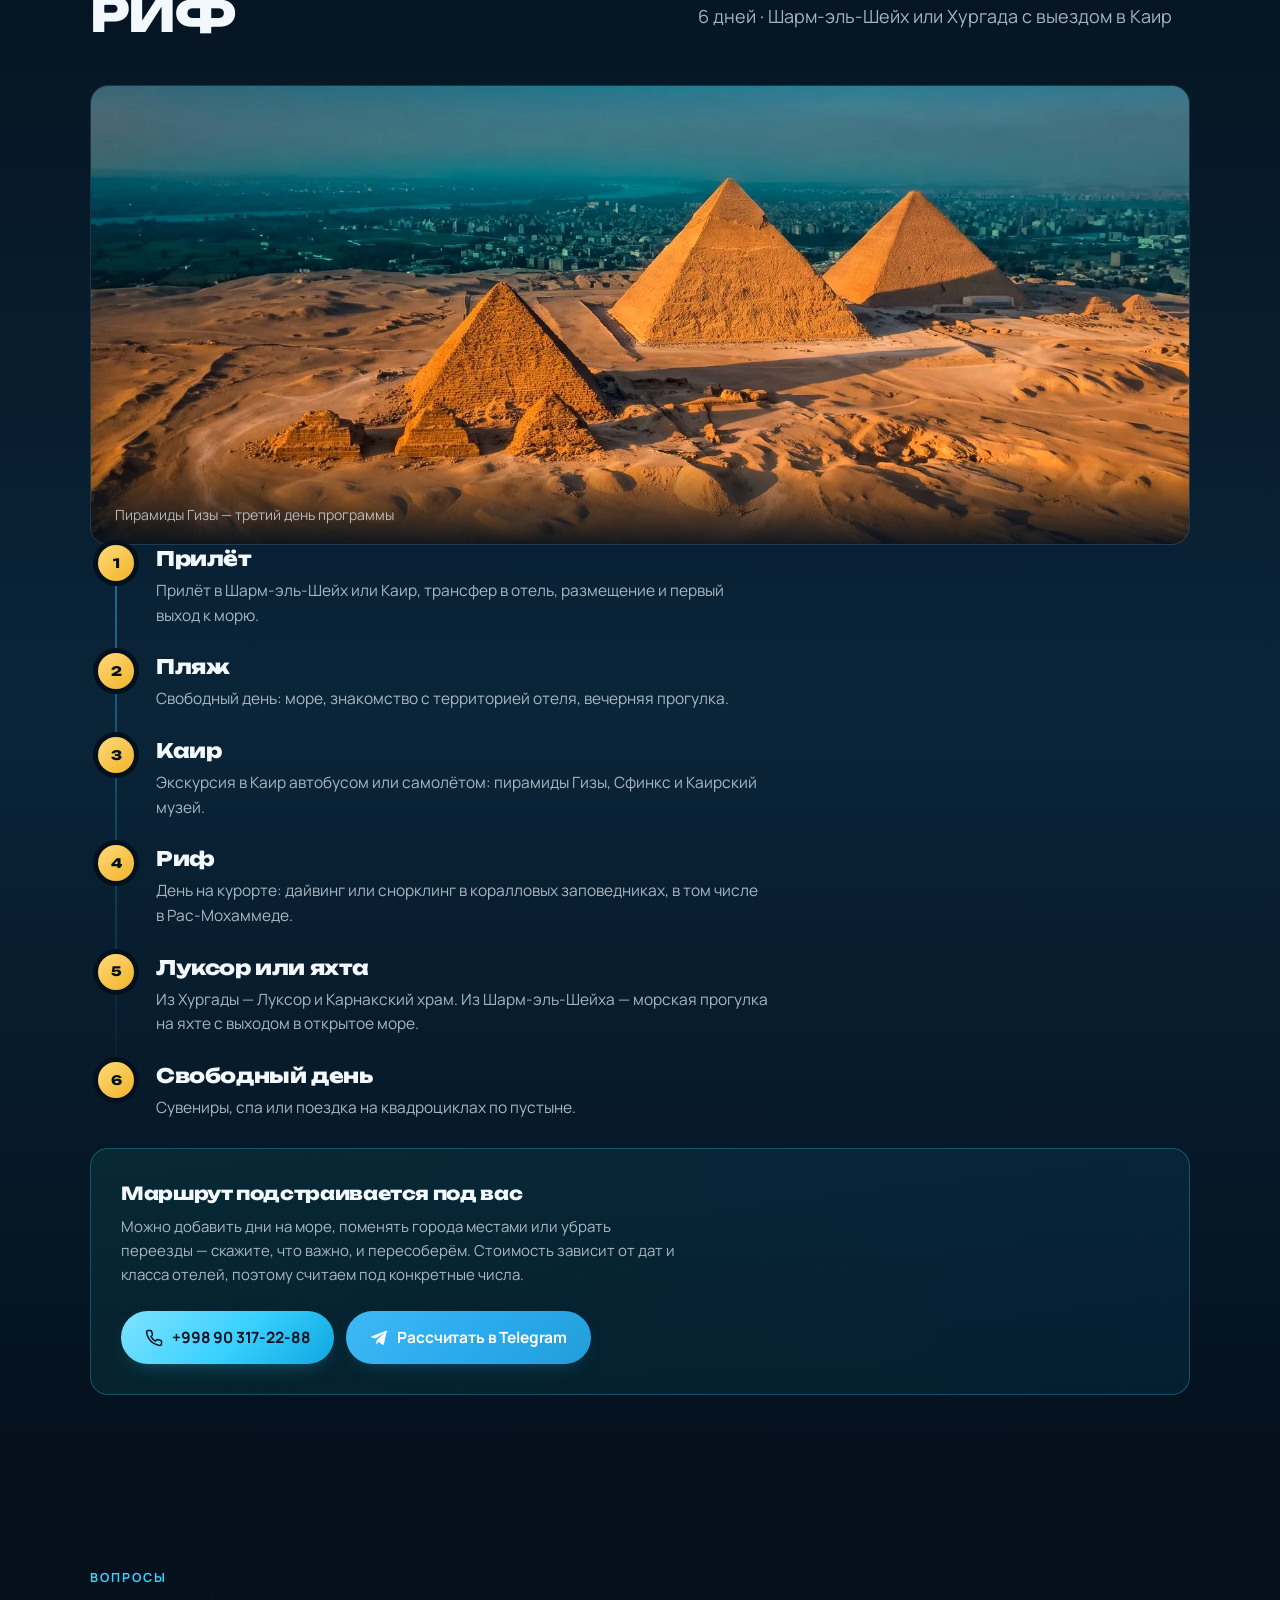
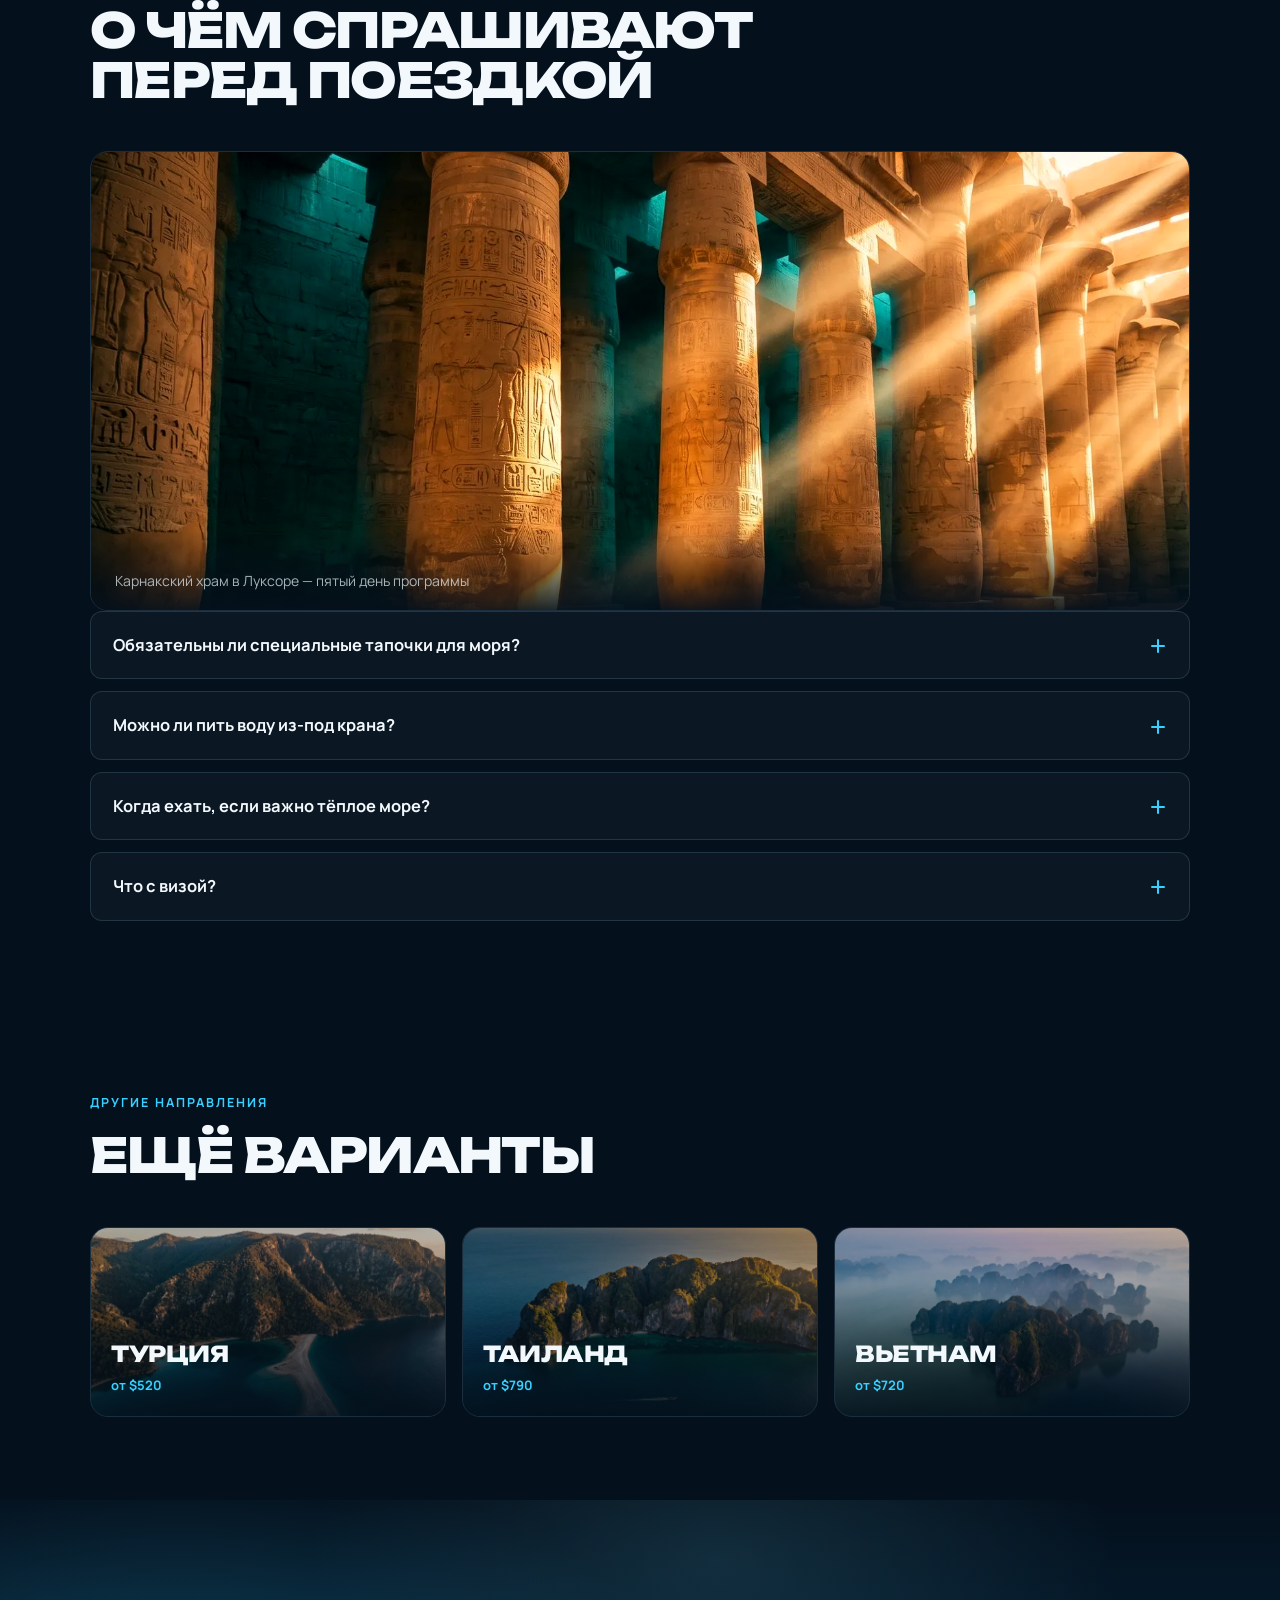
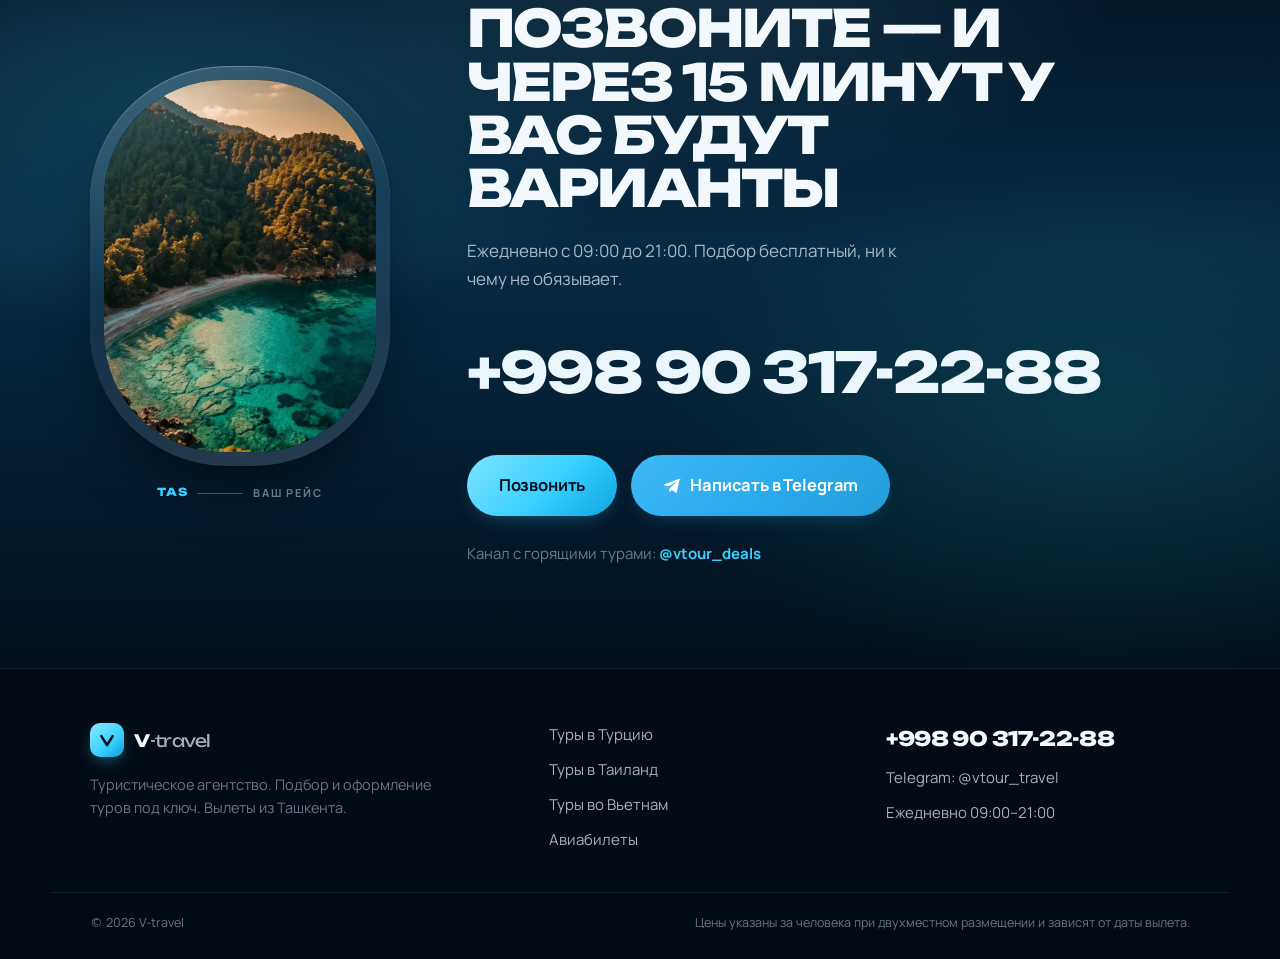
==== commit 35c9465c: "Посадочный талон и иллюминатор Два элемента одной темы, каждый на своём месте.  Талон — список напра" ====
--- a/egipet/index.html
+++ b/egipet/index.html
@@ -321,19 +321,19 @@
         <figcaption>Карнакский храм в Луксоре — пятый день программы</figcaption>
       </figure>
       <div class="faq">
-        <details class="faq__item reveal">
+        <details class="faq__item reveal" name="faq">
           <summary>Обязательны ли специальные тапочки для моря?</summary>
           <p>В Шарм-эль-Шейхе — да, риф острый, без обуви легко порезаться. В Хургаде на песчаных пляжах можно обойтись. Мы предупреждаем об этом заранее, а не когда вы уже на месте.</p>
         </details>
-        <details class="faq__item reveal">
+        <details class="faq__item reveal" name="faq">
           <summary>Можно ли пить воду из-под крана?</summary>
           <p>Нет, только бутилированную. В отелях она обычно есть в номере и в барах.</p>
         </details>
-        <details class="faq__item reveal">
+        <details class="faq__item reveal" name="faq">
           <summary>Когда ехать, если важно тёплое море?</summary>
           <p>Сентябрь и октябрь — вода около +27 при уже терпимом воздухе. Зимой купаться можно, но вода около +22 и ветер.</p>
         </details>
-        <details class="faq__item reveal">
+        <details class="faq__item reveal" name="faq">
           <summary>Что с визой?</summary>
           <p>Условия въезда меняются, мы проверяем их на дату вашего вылета. Позвоните или напишите — скажем точно и поможем с оформлением, если оно потребуется.</p>
         </details>
@@ -367,7 +367,22 @@
   <section class="cta" id="contacts">
     <div class="cta__media" aria-hidden="true"><div class="cta__caustics"></div></div>
     <div class="shell cta__inner">
-      <h2 class="cta__title reveal">Позвоните —<br>и через 15 минут<br>у вас будут варианты</h2>
+      <figure class="porthole reveal" aria-hidden="true">
+        <span class="porthole__frame">
+          <span class="porthole__glass">
+            <img src="/assets/img/porthole-view.webp" alt="" width="760" height="1013" loading="lazy">
+            <span class="porthole__glare"></span>
+          </span>
+        </span>
+        <figcaption class="porthole__hud">
+          <span>TAS</span>
+          <span class="porthole__hud-line"></span>
+          <span>ваш рейс</span>
+        </figcaption>
+      </figure>
+
+      <div class="cta__text">
+      <h2 class="cta__title reveal">Позвоните — и через 15 минут у вас будут варианты</h2>
       <p class="cta__lead reveal">Ежедневно с 09:00 до 21:00. Подбор бесплатный, ни к чему не обязывает.</p>
       <a href="tel:+998903172288" class="cta__phone reveal" data-goal="call">+998 90 317-22-88</a>
       <div class="cta__buttons reveal">
@@ -375,6 +390,7 @@
         <a href="https://t.me/vtour_travel?text=%D0%97%D0%B4%D1%80%D0%B0%D0%B2%D1%81%D1%82%D0%B2%D1%83%D0%B9%D1%82%D0%B5%21%20%D0%98%D0%BD%D1%82%D0%B5%D1%80%D0%B5%D1%81%D1%83%D1%8E%D1%82%20%D1%82%D1%83%D1%80%D1%8B%20%D0%B2%20%D0%95%D0%B3%D0%B8%D0%BF%D0%B5%D1%82." target="_blank" rel="noopener" class="btn btn--tg btn--lg" data-goal="telegram"><svg viewBox="0 0 24 24" width="18" height="18" fill="currentColor" aria-hidden="true"><path d="M21.9 4.3L18.6 20c-.2 1.1-.9 1.4-1.8.9l-5-3.7-2.4 2.3c-.3.3-.5.5-1 .5l.4-5.1L18 6.4c.4-.4-.1-.6-.6-.2L7.2 12.7l-4.9-1.5c-1.1-.3-1.1-1 .2-1.5l19.1-7.4c.9-.3 1.7.2 1.4 2z"/></svg>Написать в Telegram</a>
       </div>
       <p class="cta__extra reveal">Канал с горящими турами: <a href="https://t.me/vtour_deals" target="_blank" rel="noopener">@vtour_deals</a></p>
+      </div>
     </div>
   </section>
 
--- a/css/styles.css
+++ b/css/styles.css
@@ -471,23 +471,78 @@
 }
 .tickets__cta { margin-top: 30px; display: flex; gap: 12px; flex-wrap: wrap; }
 
-.tickets__routes {
-  padding: clamp(22px, 3vw, 32px);
+/* ── посадочный талон ──────────────────────────────────────────────
+   Отсылка к тому же иллюминатору, что и в референсах: тонкие линии,
+   моноширинные коды аэропортов, линия отрыва с вырезами по краям.
+   Вырезы сделаны маской, а не кружками в цвет фона: под талоном лежит
+   градиент, и залитый кружок дал бы заметный шов. */
+.boardingpass {
+  --notch: 13px;
+  --stub: 104px;                      /* высота отрывного корешка */
   border-radius: var(--r);
-  border: 1px solid var(--card-line);
-  background: linear-gradient(165deg, rgba(255,255,255,.06), rgba(255,255,255,.02));
-}
-.tickets__routes-title {
-  font-size: 12.5px; font-weight: 700; letter-spacing: .16em; text-transform: uppercase;
-  color: var(--cyan); margin-bottom: 18px;
-}
-.tickets__routes ul { display: flex; flex-direction: column; }
-.tickets__routes li {
-  padding: 11px 0; font-size: 15.5px; font-weight: 600;
-  border-bottom: 1px solid rgba(148, 205, 235, .12);
-}
-.tickets__routes li:last-child { border-bottom: 0; }
-.tickets__routes-note { margin-top: 18px; font-size: 13.5px; color: var(--ink-mute); }
+  background: linear-gradient(165deg, rgba(255,255,255,.07), rgba(255,255,255,.025));
+  -webkit-mask:
+    radial-gradient(var(--notch) at 0 calc(100% - var(--stub)), transparent 97%, #000),
+    radial-gradient(var(--notch) at 100% calc(100% - var(--stub)), transparent 97%, #000);
+  -webkit-mask-composite: source-in;
+  mask:
+    radial-gradient(var(--notch) at 0 calc(100% - var(--stub)), transparent 97%, #000),
+    radial-gradient(var(--notch) at 100% calc(100% - var(--stub)), transparent 97%, #000);
+  mask-composite: intersect;
+}
+.boardingpass__body { padding: clamp(22px, 3vw, 30px) clamp(22px, 3vw, 30px) 26px; }
+
+.bp__head {
+  display: flex; align-items: baseline; justify-content: space-between; gap: 14px;
+  padding-bottom: 16px; margin-bottom: 6px;
+  border-bottom: 1px solid var(--card-line);
+}
+.bp__brand { font-family: 'Unbounded', sans-serif; font-weight: 800; font-size: 15px; letter-spacing: -.03em; }
+.bp__label {
+  font-size: 11.5px; font-weight: 700; letter-spacing: .14em; text-transform: uppercase;
+  color: var(--cyan);
+}
+
+.bp__routes li {
+  display: grid;
+  grid-template-columns: auto 1fr auto minmax(0, 1.15fr);
+  align-items: center; gap: 12px;
+  padding: 11px 0;
+  border-bottom: 1px solid rgba(148, 205, 235, .1);
+}
+.bp__routes li:last-child { border-bottom: 0; }
+.bp__code {
+  font-family: 'Unbounded', sans-serif; font-weight: 800; font-size: 16px;
+  letter-spacing: .02em; color: var(--foam);
+}
+/* Пунктир маршрута с самолётиком посередине. Дорожка разрезана на две
+   половины, а не подложена под иконку: подложка выдавала себя
+   прямоугольником другого оттенка поверх градиента карточки. */
+.bp__path {
+  display: flex; align-items: center; gap: 7px;
+  color: var(--cyan); min-width: 40px;
+}
+.bp__path::before,
+.bp__path::after {
+  content: ''; flex: 1; border-top: 1px dashed rgba(148, 205, 235, .35);
+}
+.bp__path svg { flex: none; }
+.bp__city { font-size: 14.5px; color: var(--ink-soft); text-align: right; }
+
+/* линия отрыва — ровно там же, где вырезы */
+.boardingpass__stub {
+  min-height: var(--stub);
+  display: flex; align-items: center;
+  padding: 0 clamp(22px, 3vw, 30px);
+  border-top: 1px dashed rgba(148, 205, 235, .32);
+}
+.boardingpass__stub p { font-size: 13px; line-height: 1.55; color: var(--ink-mute); }
+
+@media (max-width: 620px) {
+  .boardingpass { --stub: 120px; }
+  .bp__routes li { grid-template-columns: auto 1fr auto; gap: 10px; }
+  .bp__city { display: none; }
+}
 
 /* --- почему мы --- */
 .section--why { background: linear-gradient(180deg, var(--abyss), var(--deep-2) 55%, var(--abyss)); }
@@ -581,7 +636,67 @@
 }
 .cta__media { position: absolute; inset: 0; z-index: -1; }
 .cta__caustics { opacity: .75; }
-.cta__title { font-size: clamp(32px, 6vw, 68px); text-transform: uppercase; letter-spacing: -.04em; }
+/* ── иллюминатор ───────────────────────────────────────────────────
+   Форма взята у настоящего самолётного окна: это не круг, а вытянутый
+   овал со скруглением по обеим осям. Рамка двойная — внешний корпус и
+   внутренний тёмный кант, как между стёклами. */
+.porthole { margin: 0; display: flex; flex-direction: column; align-items: center; gap: 18px; }
+.porthole__frame {
+  display: block;
+  width: clamp(210px, 24vw, 300px);
+  aspect-ratio: 3 / 4;
+  padding: 14px;
+  border-radius: 46% / 34%;
+  background: linear-gradient(160deg, rgba(226, 240, 249, .22), rgba(120, 150, 175, .1) 45%, rgba(226, 240, 249, .16));
+  box-shadow:
+    0 30px 70px -30px rgba(0, 0, 0, .85),
+    inset 0 1px 0 rgba(255, 255, 255, .28);
+}
+.porthole__glass {
+  position: relative; display: block; height: 100%;
+  border-radius: 44% / 32%;
+  overflow: hidden;
+  background: var(--abyss);
+  box-shadow: inset 0 0 0 3px rgba(6, 20, 33, .9), inset 0 10px 30px rgba(0, 0, 0, .55);
+}
+.porthole__glass img { width: 100%; height: 100%; object-fit: cover; }
+/* блик на стекле — то, что отличает окно от дырки в стене */
+.porthole__glare {
+  position: absolute; inset: 0;
+  background: linear-gradient(148deg, rgba(255, 255, 255, .2) 0%, rgba(255, 255, 255, .05) 22%, transparent 46%);
+}
+/* подпись в духе приборной панели — тот же язык, что у посадочного талона */
+.porthole__hud {
+  display: flex; align-items: center; gap: 10px;
+  font-size: 11px; font-weight: 700; letter-spacing: .16em; text-transform: uppercase;
+  color: var(--ink-mute);
+}
+.porthole__hud span:first-child { font-family: 'Unbounded', sans-serif; color: var(--cyan); letter-spacing: .06em; }
+.porthole__hud-line { width: 46px; height: 1px; background: rgba(148, 205, 235, .35); }
+
+/* Финальный блок становится двухколоночным: окно слева, призыв справа.
+   Заодно уходит центрирование — единственное на всём сайте, который
+   везде выровнен по левому краю. */
+@media (min-width: 900px) {
+  .cta__inner {
+    display: grid;
+    grid-template-columns: auto minmax(0, 1fr);
+    align-items: center;
+    gap: clamp(40px, 6vw, 84px);
+    text-align: left;
+  }
+  /* селекторы с .cta__inner — иначе их перебивают более поздние
+     правила выравнивания по центру, объявленные ниже по файлу */
+  .cta__inner .cta__lead { margin-left: 0; }
+  .cta__inner .cta__buttons { justify-content: flex-start; }
+  .cta__inner .cta__extra { text-align: left; }
+}
+@media (max-width: 899px) {
+  .porthole { margin-bottom: 34px; }
+  .cta__title { max-width: none; }
+}
+
+.cta__title { font-size: clamp(30px, 4vw, 54px); text-transform: uppercase; letter-spacing: -.035em; max-width: 15ch; }
 .cta__lead { margin: 22px auto 0; max-width: 46ch; color: var(--ink-soft); font-size: 17px; }
 .cta__phone {
   display: inline-block; margin: 36px 0 12px;
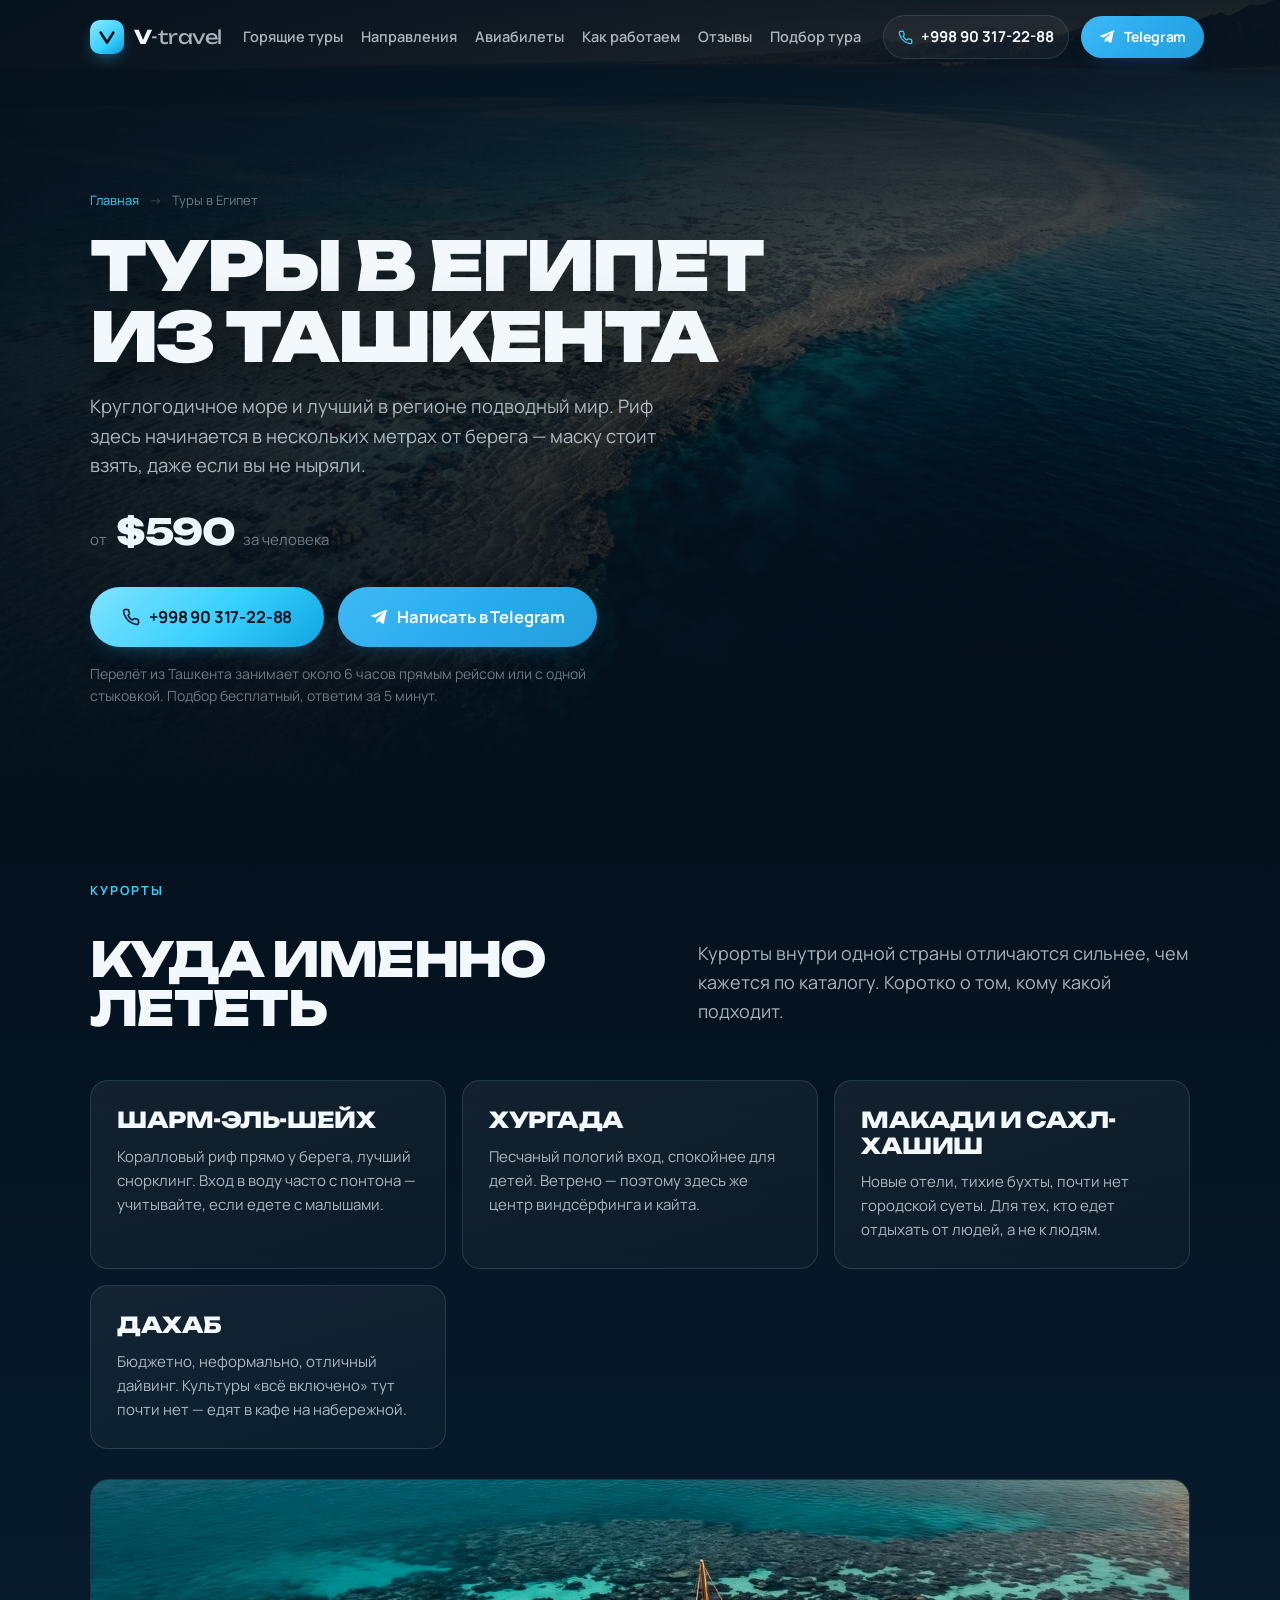
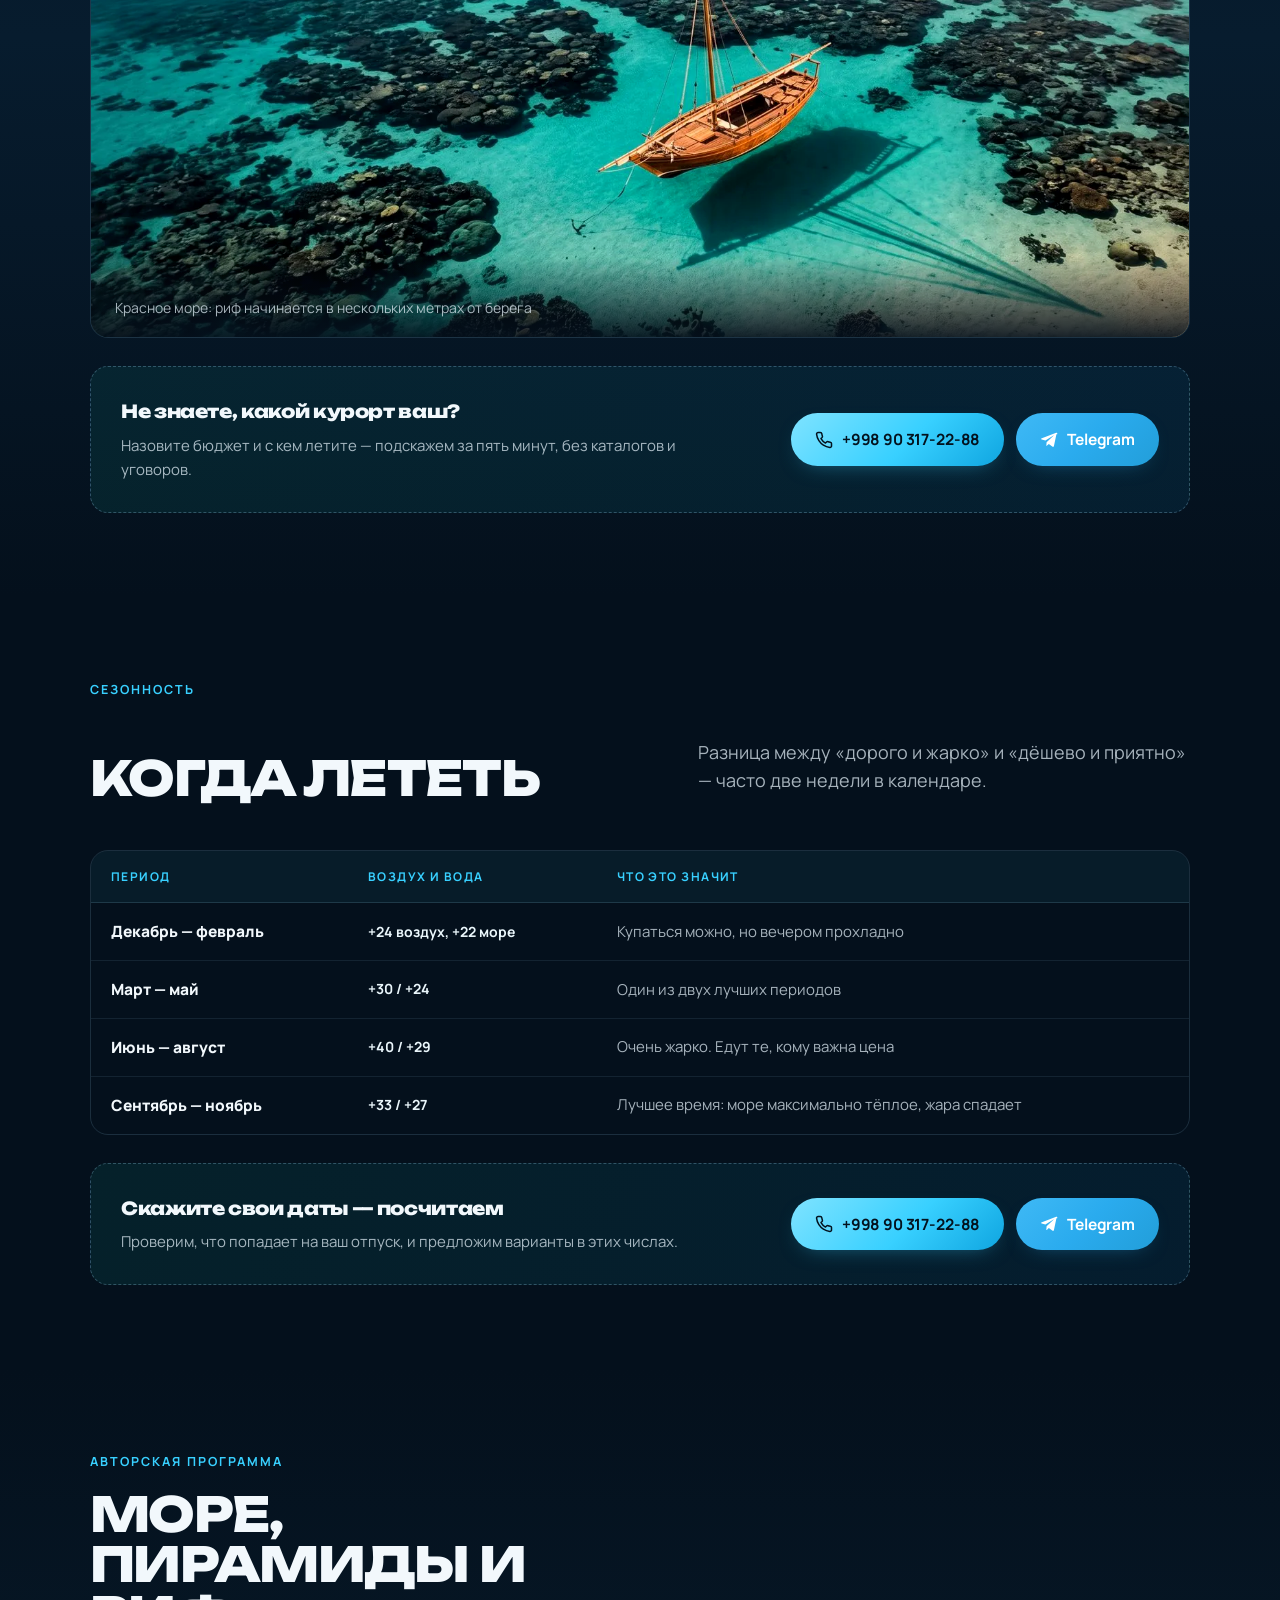
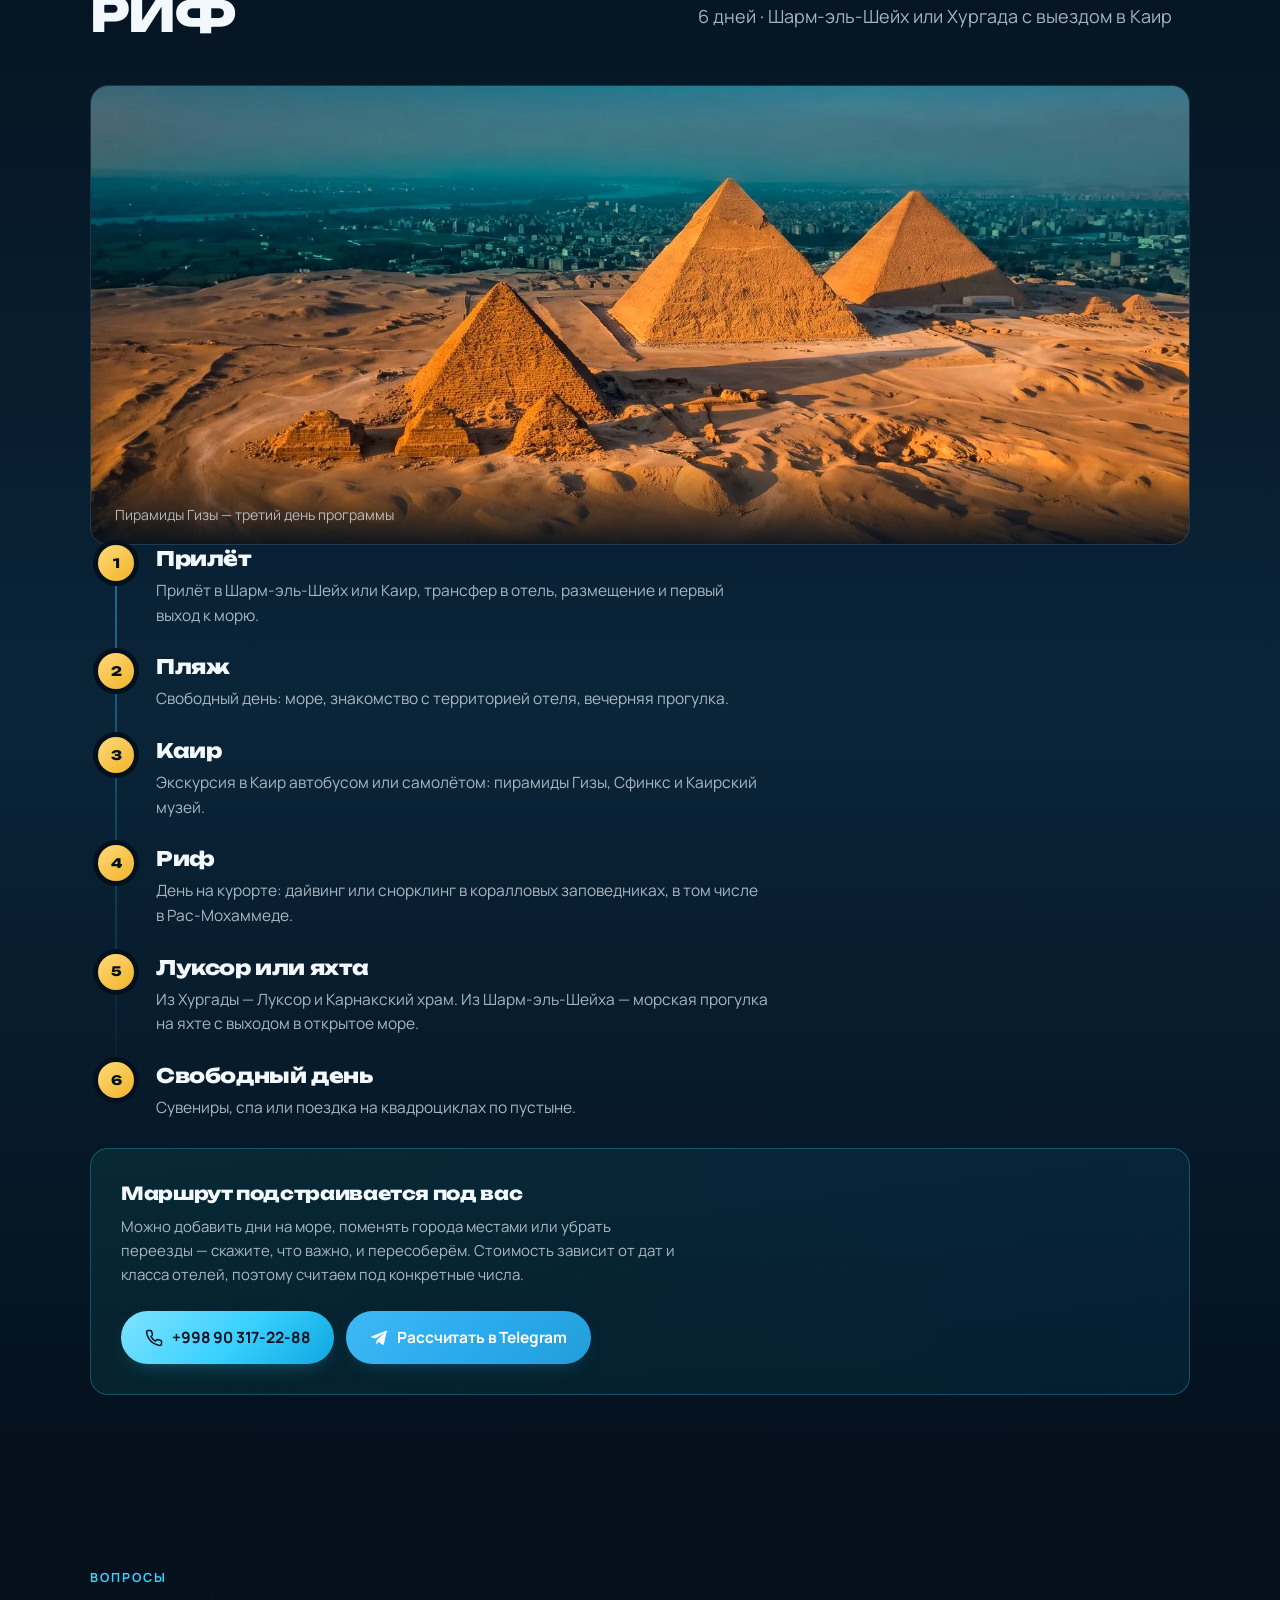
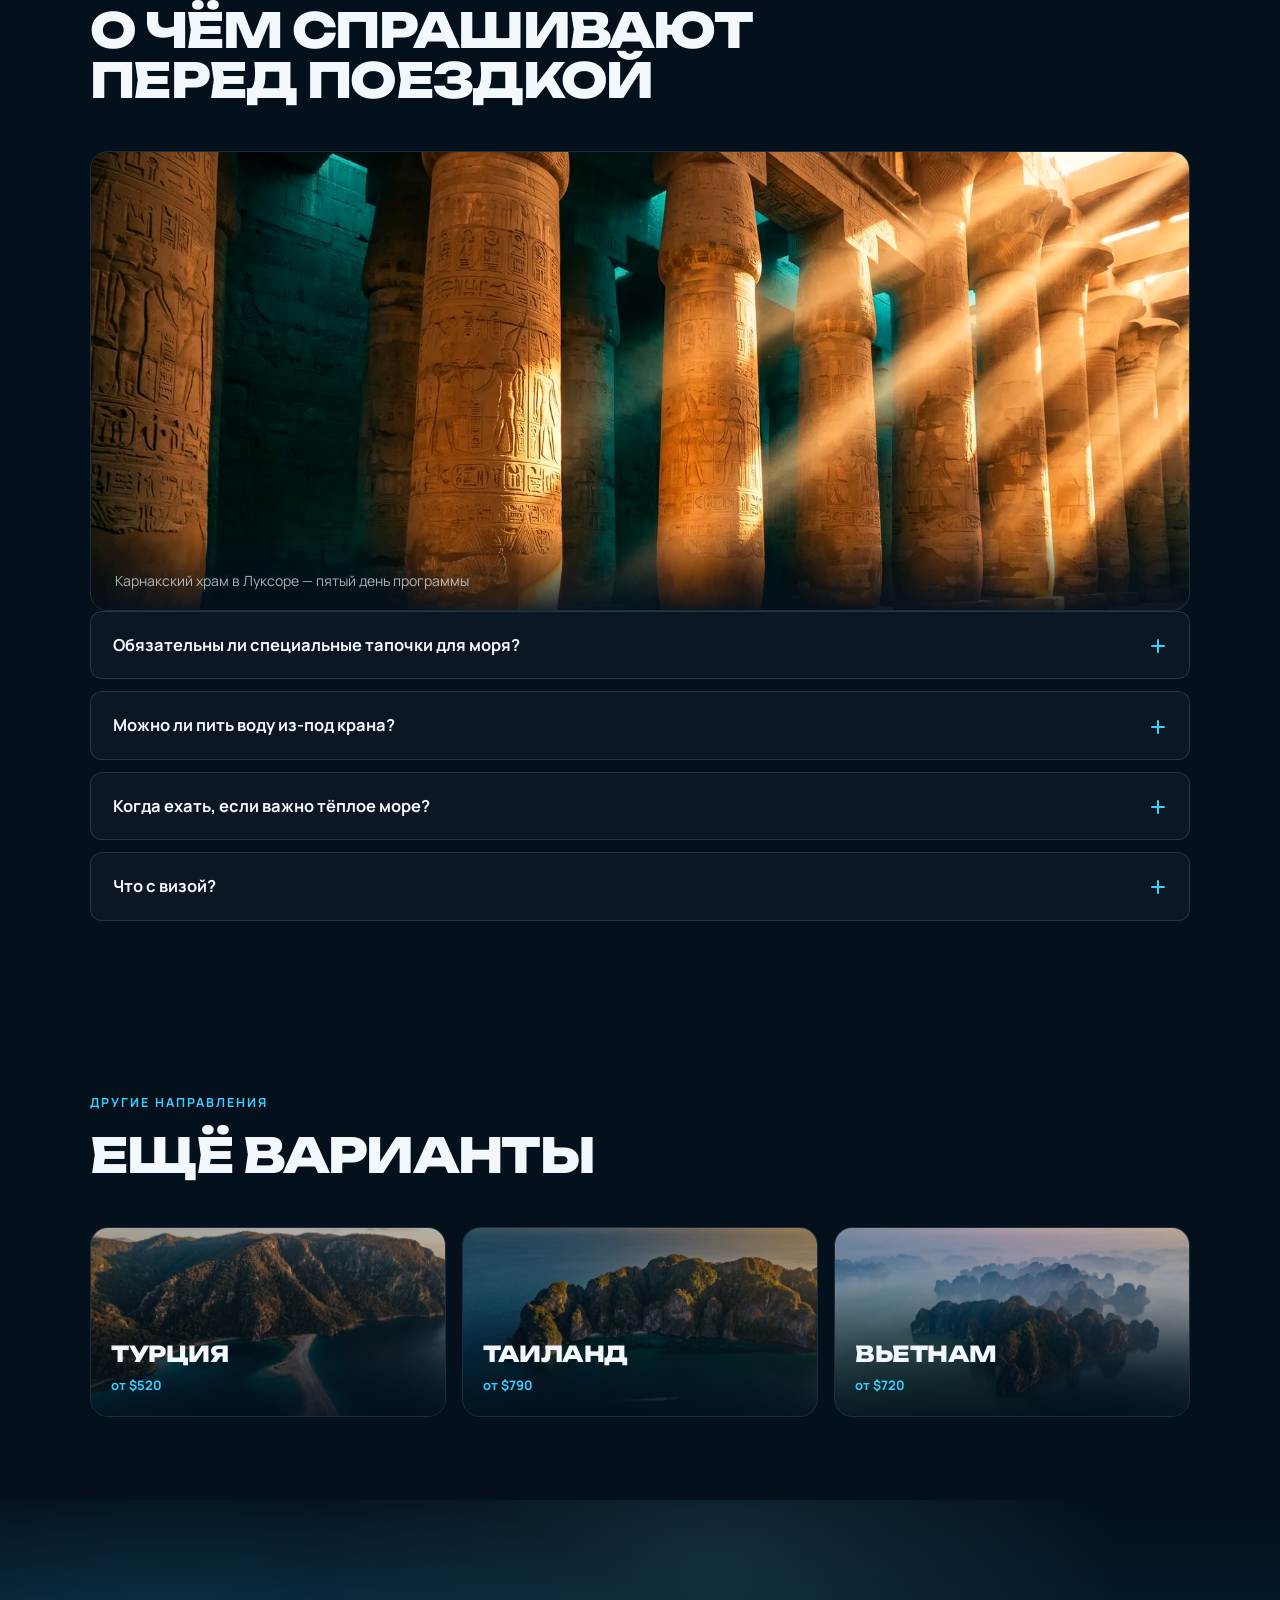
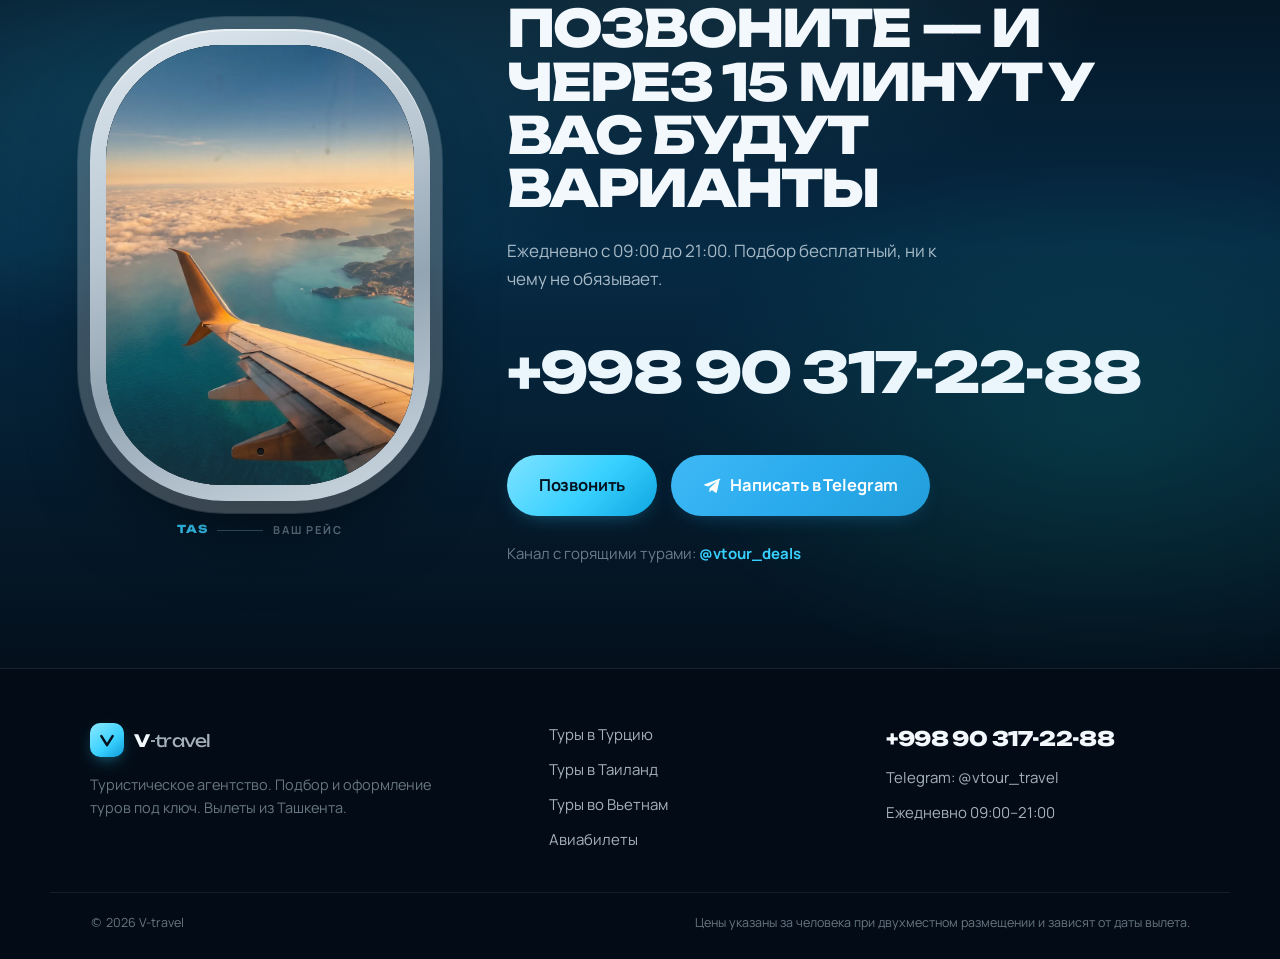
==== commit 79d8a792: "Иллюминатор: вид с крылом вместо кадра с дрона В окно поставлен настоящий вид с места у иллюминатора" ====
--- a/egipet/index.html
+++ b/egipet/index.html
@@ -370,7 +370,7 @@
       <figure class="porthole reveal" aria-hidden="true">
         <span class="porthole__frame">
           <span class="porthole__glass">
-            <img src="/assets/img/porthole-view.webp" alt="" width="760" height="1013" loading="lazy">
+            <img src="/assets/img/porthole-view.webp" alt="" width="820" height="1138" loading="lazy">
             <span class="porthole__glare"></span>
           </span>
         </span>
--- a/css/styles.css
+++ b/css/styles.css
@@ -477,10 +477,11 @@
    Вырезы сделаны маской, а не кружками в цвет фона: под талоном лежит
    градиент, и залитый кружок дал бы заметный шов. */
 .boardingpass {
-  --notch: 13px;
+  --notch: 22px;
   --stub: 104px;                      /* высота отрывного корешка */
   border-radius: var(--r);
-  background: linear-gradient(165deg, rgba(255,255,255,.07), rgba(255,255,255,.025));
+  background: linear-gradient(165deg, rgba(226, 240, 249, .16), rgba(226, 240, 249, .07));
+  box-shadow: 0 30px 60px -34px rgba(0, 0, 0, .9);
   -webkit-mask:
     radial-gradient(var(--notch) at 0 calc(100% - var(--stub)), transparent 97%, #000),
     radial-gradient(var(--notch) at 100% calc(100% - var(--stub)), transparent 97%, #000);
@@ -534,9 +535,27 @@
   min-height: var(--stub);
   display: flex; align-items: center;
   padding: 0 clamp(22px, 3vw, 30px);
-  border-top: 1px dashed rgba(148, 205, 235, .32);
-}
+  position: relative;
+}
+/* перфорация: ряд точек, а не сплошной пунктир — именно так выглядит
+   линия отрыва на настоящем талоне */
+.boardingpass__stub::before {
+  content: ''; position: absolute; left: 14px; right: 14px; top: 0;
+  height: 2px;
+  background: radial-gradient(circle, rgba(226, 240, 249, .55) 1px, transparent 1.6px);
+  background-size: 9px 2px;
+}
+.boardingpass__stub { gap: 20px; }
 .boardingpass__stub p { font-size: 13px; line-height: 1.55; color: var(--ink-mute); }
+/* штрихкод нарисован полосами: узнаётся мгновенно и ничего не весит */
+.bp__barcode {
+  flex: none; width: 76px; height: 46px; align-self: center;
+  background: repeating-linear-gradient(90deg,
+    rgba(234, 246, 251, .85) 0 2px, transparent 2px 4px,
+    rgba(234, 246, 251, .85) 4px 5px, transparent 5px 8px,
+    rgba(234, 246, 251, .85) 8px 11px, transparent 11px 13px);
+  opacity: .5;
+}
 
 @media (max-width: 620px) {
   .boardingpass { --stub: 120px; }
@@ -640,32 +659,57 @@
    Форма взята у настоящего самолётного окна: это не круг, а вытянутый
    овал со скруглением по обеим осям. Рамка двойная — внешний корпус и
    внутренний тёмный кант, как между стёклами. */
-.porthole { margin: 0; display: flex; flex-direction: column; align-items: center; gap: 18px; }
+.porthole { margin: 0; display: flex; flex-direction: column; align-items: center; gap: 20px; }
+
+/* Панель обшивки вокруг окна. Без неё окно висит в пустоте; с ней
+   становится понятно, что оно врезано в стену салона. */
 .porthole__frame {
+  position: relative;
   display: block;
-  width: clamp(210px, 24vw, 300px);
-  aspect-ratio: 3 / 4;
-  padding: 14px;
-  border-radius: 46% / 34%;
-  background: linear-gradient(160deg, rgba(226, 240, 249, .22), rgba(120, 150, 175, .1) 45%, rgba(226, 240, 249, .16));
+  width: clamp(238px, 27vw, 340px);
+  aspect-ratio: 0.72;              /* пропорции настоящего окна, вытянутые */
+  padding: 16px;
+  border-radius: 40% / 28%;
+  background: linear-gradient(158deg, #dfe9f0 0%, #b9c7d2 38%, #93a4b2 62%, #cfdbe4 100%);
   box-shadow:
-    0 30px 70px -30px rgba(0, 0, 0, .85),
-    inset 0 1px 0 rgba(255, 255, 255, .28);
-}
+    0 0 0 12px rgba(214, 227, 237, .10),   /* обшивка салона */
+    0 0 0 13px rgba(226, 240, 249, .16),
+    0 40px 90px -36px rgba(0, 0, 0, .9),
+    inset 0 2px 0 rgba(255, 255, 255, .55);
+}
+
+/* Стекло утоплено в раму: внутренняя тень рисует ту самую «шахту»
+   глубиной в несколько сантиметров, которая и выдаёт самолётное окно. */
 .porthole__glass {
   position: relative; display: block; height: 100%;
-  border-radius: 44% / 32%;
+  border-radius: 38% / 26%;
   overflow: hidden;
   background: var(--abyss);
-  box-shadow: inset 0 0 0 3px rgba(6, 20, 33, .9), inset 0 10px 30px rgba(0, 0, 0, .55);
+  box-shadow:
+    inset 0 0 0 2px rgba(60, 78, 92, .9),
+    inset 0 14px 26px -6px rgba(0, 0, 0, .75),
+    inset 0 -10px 22px -8px rgba(0, 0, 0, .6);
 }
 .porthole__glass img { width: 100%; height: 100%; object-fit: cover; }
-/* блик на стекле — то, что отличает окно от дырки в стене */
+
+/* Блик по стеклу — отличает окно от отверстия в стене. */
 .porthole__glare {
   position: absolute; inset: 0;
-  background: linear-gradient(148deg, rgba(255, 255, 255, .2) 0%, rgba(255, 255, 255, .05) 22%, transparent 46%);
-}
-/* подпись в духе приборной панели — тот же язык, что у посадочного талона */
+  background:
+    linear-gradient(152deg, rgba(255,255,255,.26) 0%, rgba(255,255,255,.07) 20%, transparent 44%),
+    linear-gradient(0deg, rgba(140, 190, 225, .12), transparent 40%);
+}
+/* Дренажное отверстие внизу стекла. Мелочь, но именно она у всех
+   в памяти: без неё окно выглядит нарисованным. */
+.porthole__glare::after {
+  content: ''; position: absolute; left: 50%; bottom: 7%;
+  width: 7px; height: 7px; margin-left: -3.5px;
+  border-radius: 50%;
+  background: rgba(8, 18, 28, .78);
+  box-shadow: inset 0 1px 1px rgba(0, 0, 0, .9), 0 1px 0 rgba(255, 255, 255, .18);
+}
+
+/* Приборная подпись — тот же язык, что у посадочного талона. */
 .porthole__hud {
   display: flex; align-items: center; gap: 10px;
   font-size: 11px; font-weight: 700; letter-spacing: .16em; text-transform: uppercase;
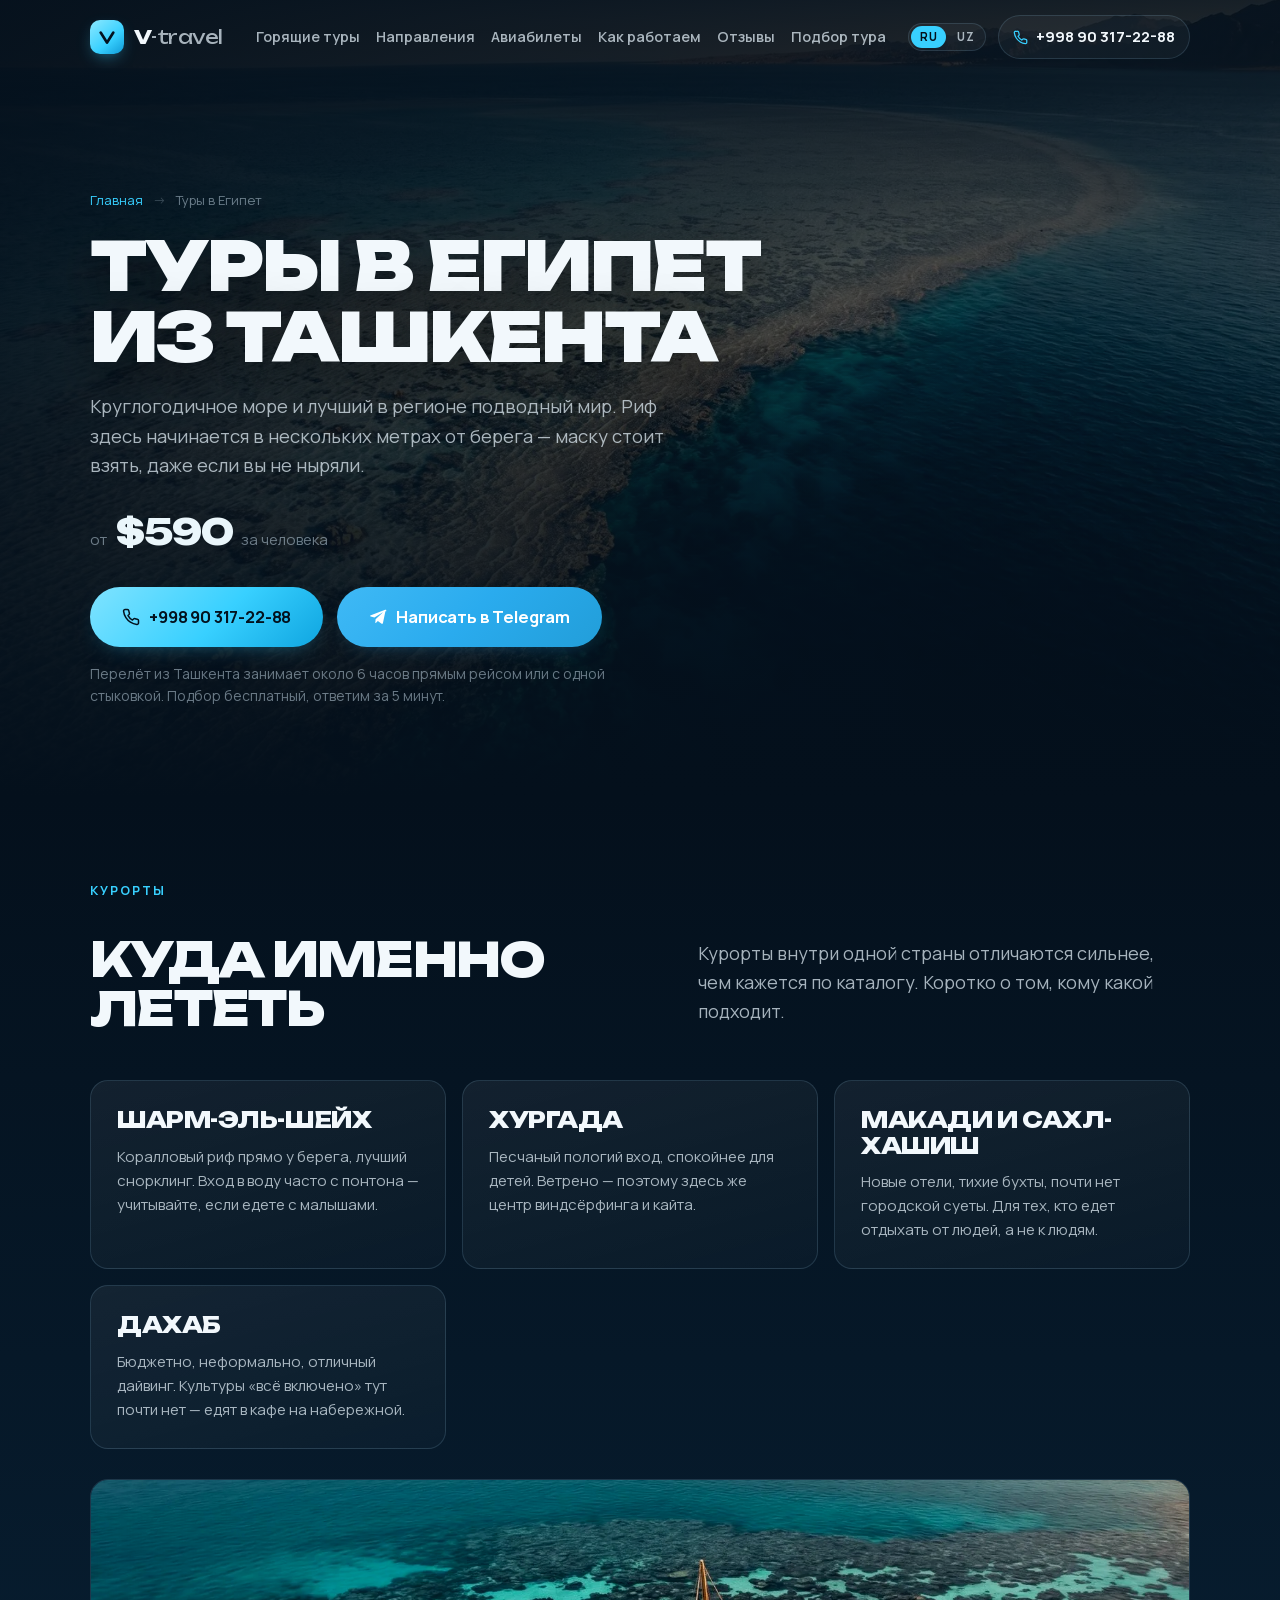
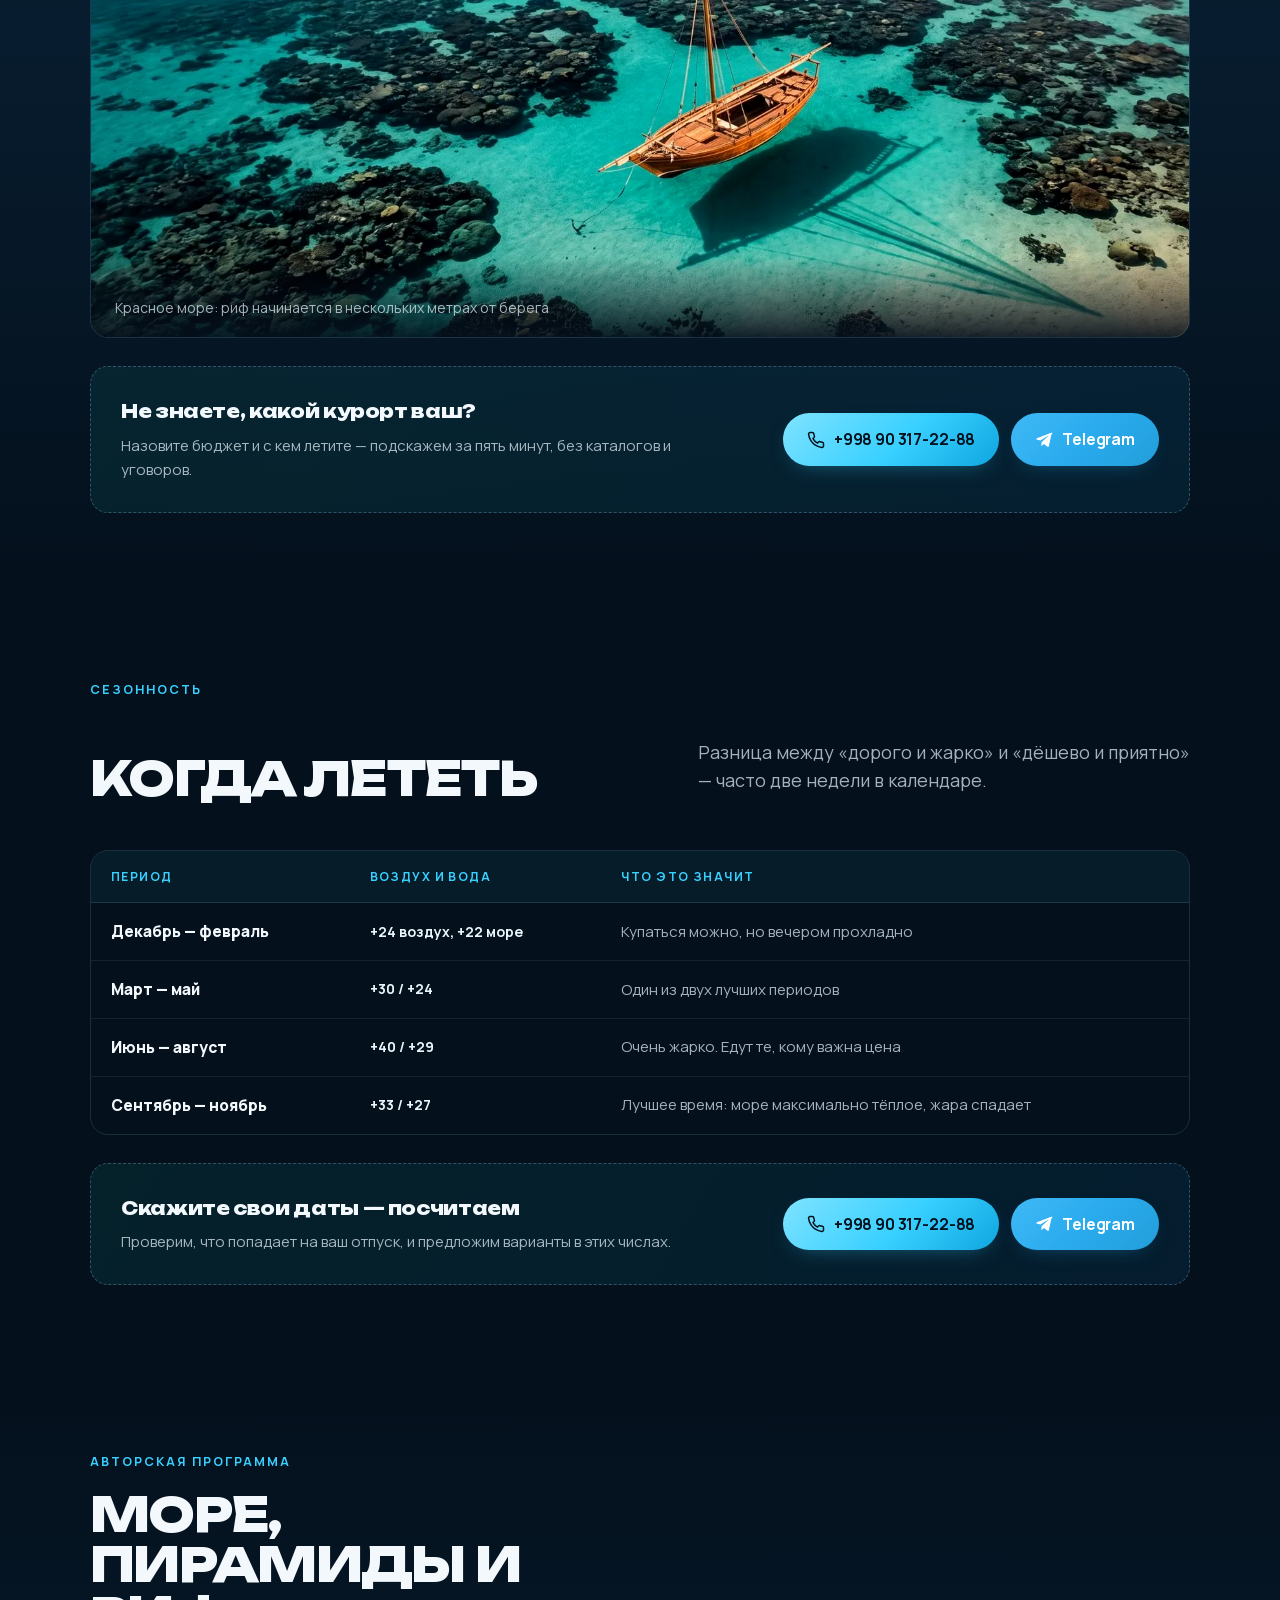
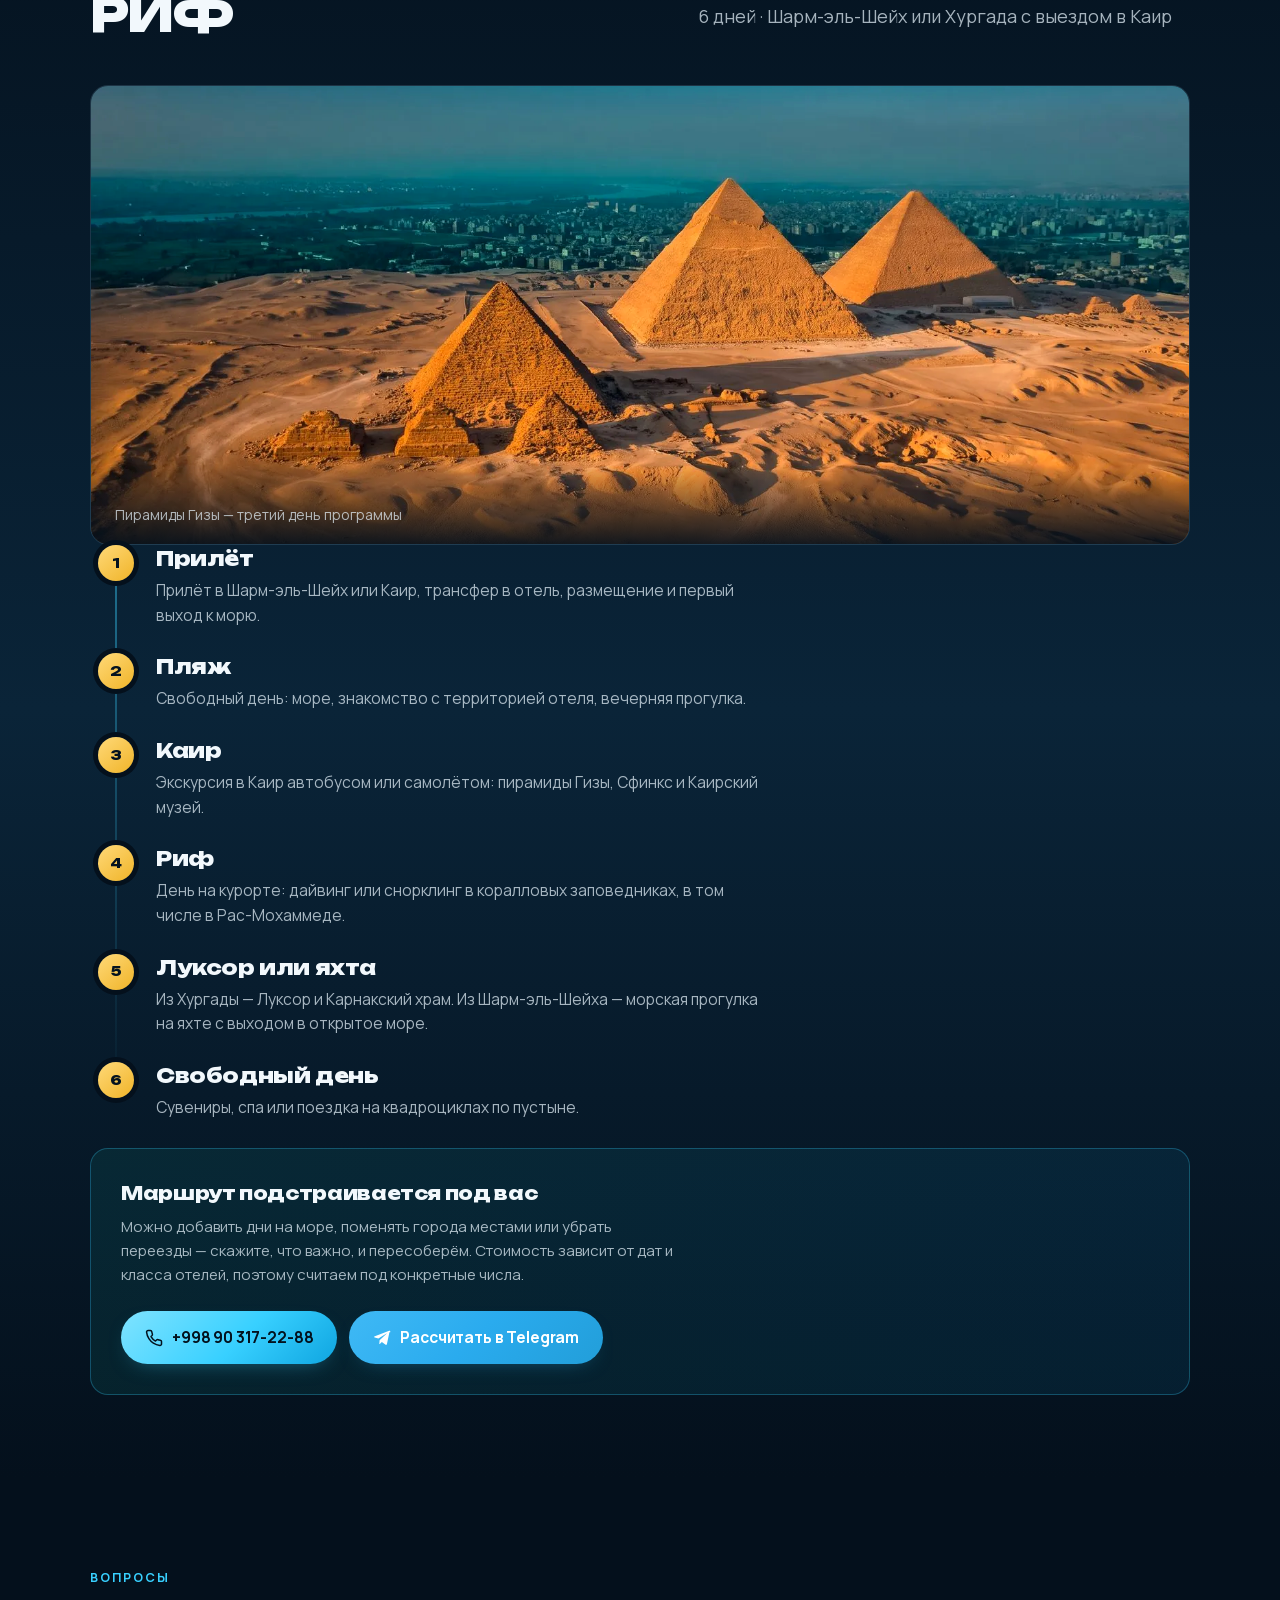
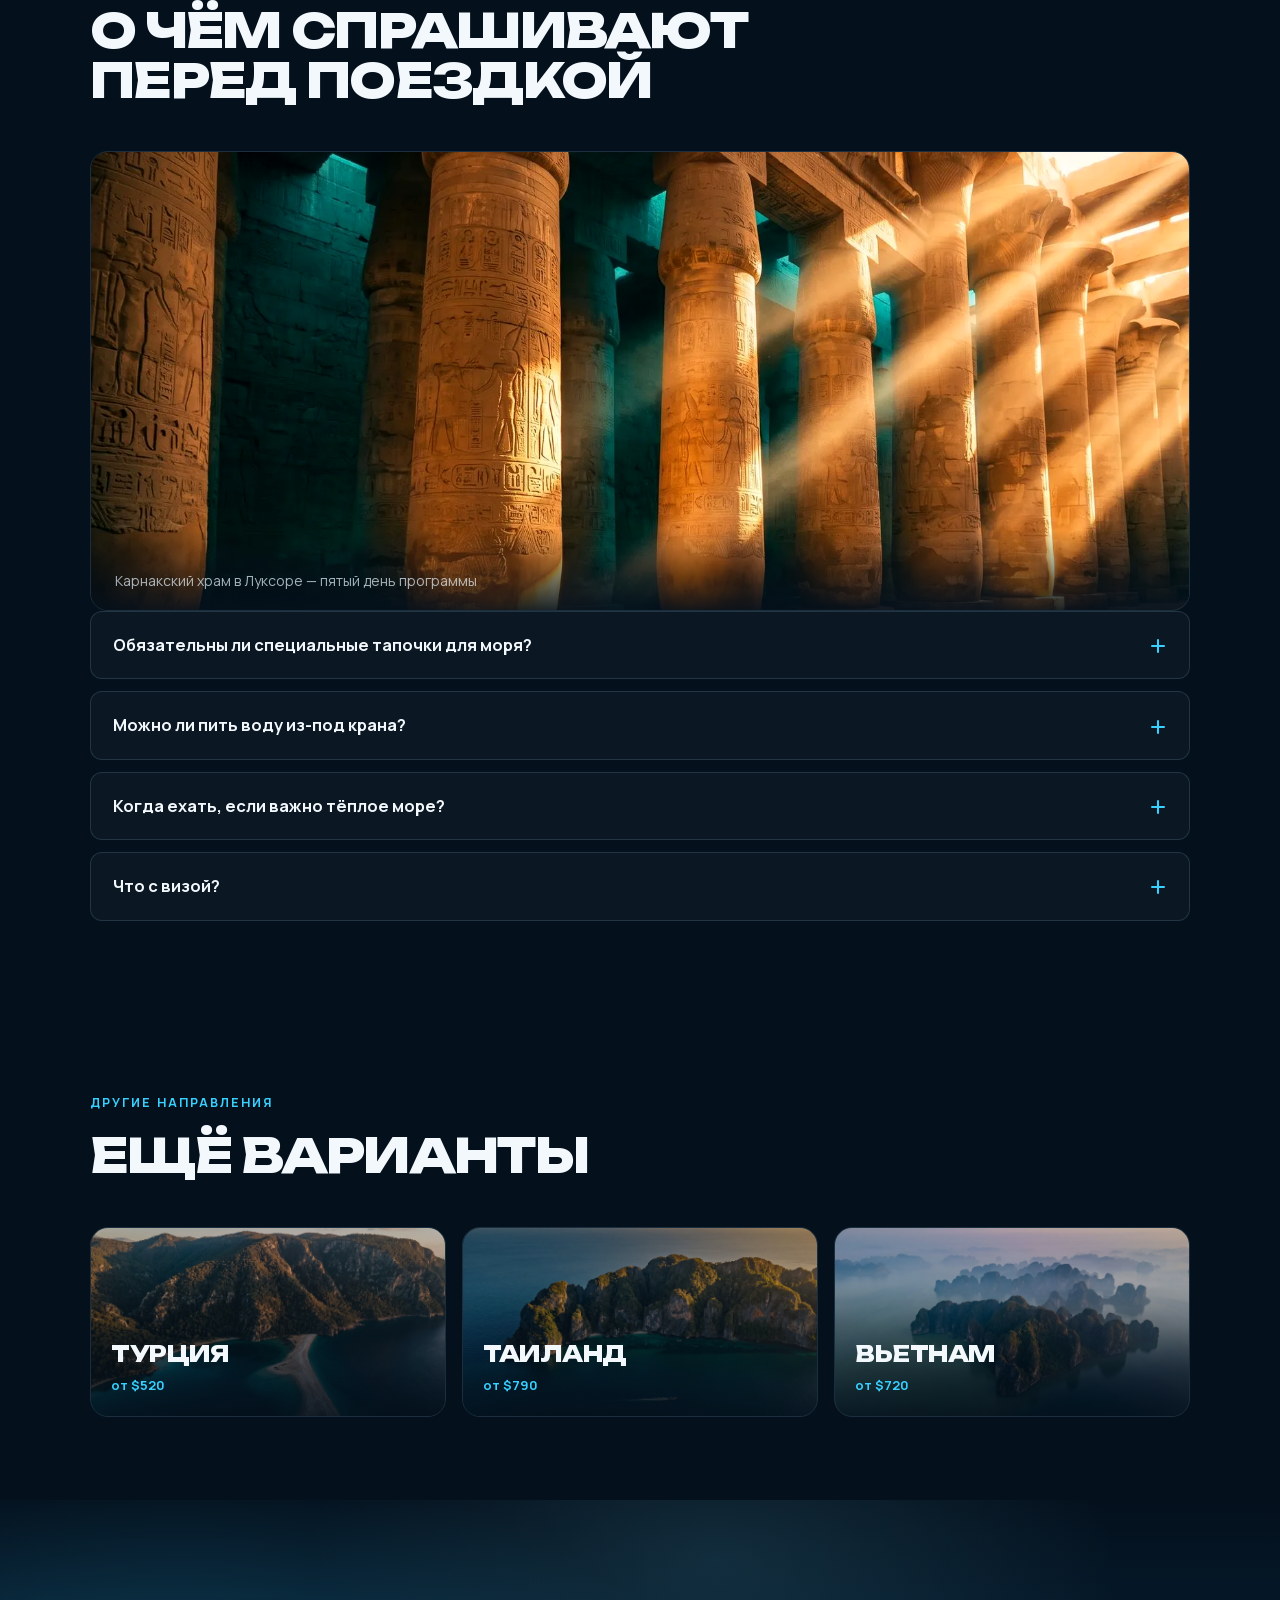
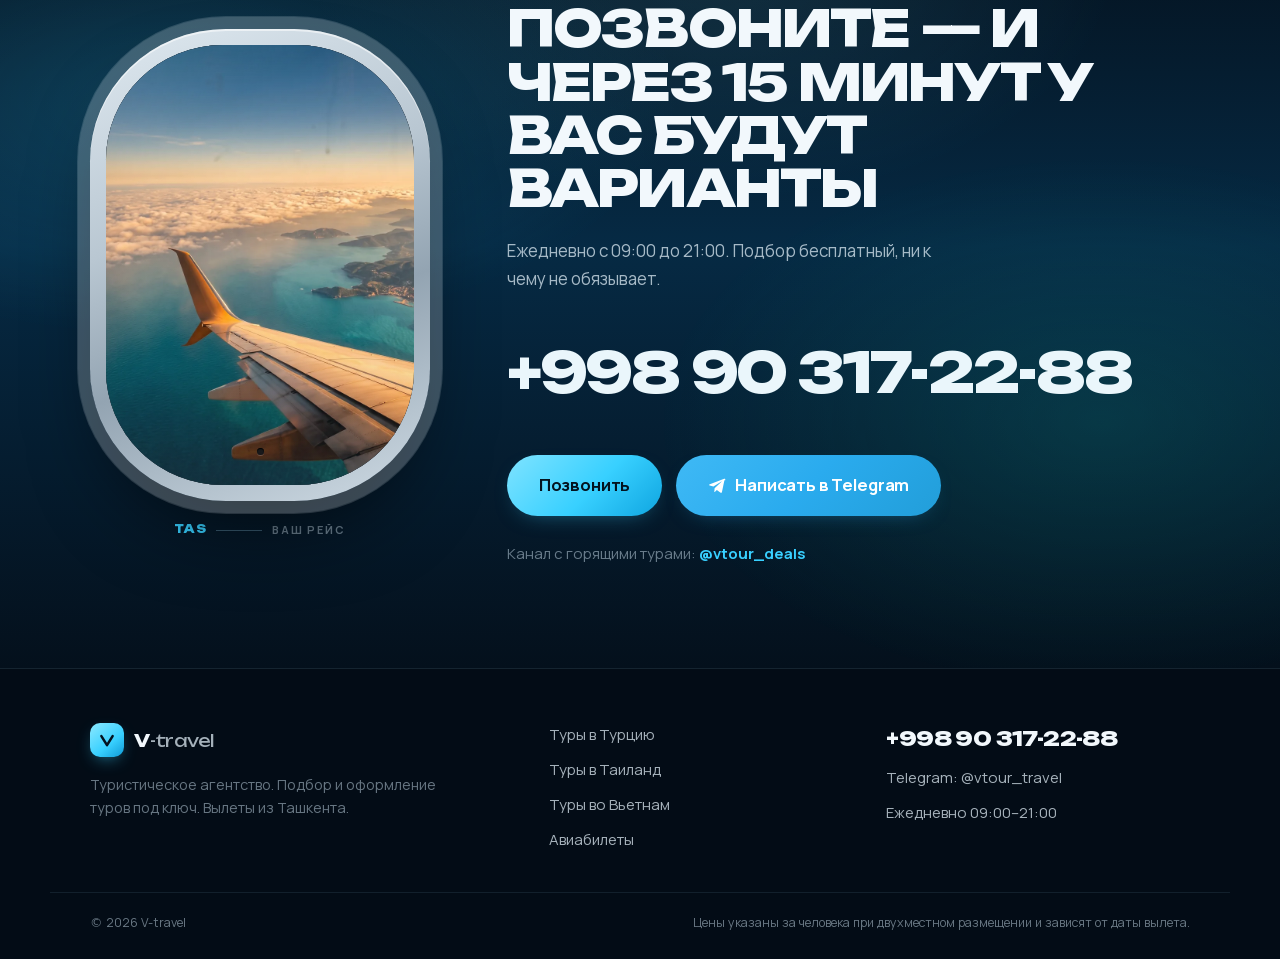
==== commit b15eac94: "Узбекская версия сайта и переключатель языков Вёрстка у двух языков одна, отличается только текст, п" ====
--- a/egipet/index.html
+++ b/egipet/index.html
@@ -3,18 +3,24 @@
 <head>
 <meta charset="UTF-8">
 <meta name="viewport" content="width=device-width, initial-scale=1">
-<title>Туры в Египет из Ташкента — цены, курорты и авторские программы | V-travel</title>
-<meta name="description" content="Туры в Египет из Ташкента от $590: какие курорты кому подходят, когда лучше лететь, авторские программы. Подберём за 15 минут — позвоните +998 90 317-22-88 или напишите в Telegram.">
+<title>Туры в Египет из Ташкента — цены и авторские программы</title>
+<meta name="description" content="Туры в Египет из Ташкента от $590: какой курорт кому подходит, когда лететь, авторская программа по дням. Подбор за 15 минут, звоните +998 90 317-22-88.">
 <meta name="theme-color" content="#04121f">
+<link rel="alternate" hreflang="ru" href="https://v-travel.uz/egipet/">
+<link rel="alternate" hreflang="uz" href="https://v-travel.uz/uz/misr/">
+<link rel="alternate" hreflang="x-default" href="https://v-travel.uz/egipet/">
 <link rel="canonical" href="https://v-travel.uz/egipet/">
 
 <meta property="og:type" content="website">
 <meta property="og:site_name" content="V-travel">
 <meta property="og:locale" content="ru_RU">
 <meta property="og:url" content="https://v-travel.uz/egipet/">
-<meta property="og:title" content="Туры в Египет из Ташкента — цены, курорты и авторские программы | V-travel">
-<meta property="og:description" content="Туры в Египет из Ташкента от $590: какие курорты кому подходят, когда лучше лететь, авторские программы. Подберём за 15 минут — позвоните +998 90 317-22-88 или напишите в Telegram.">
-<meta property="og:image" content="https://v-travel.uz/assets/img/dest-egypt.webp">
+<meta property="og:title" content="Туры в Египет из Ташкента">
+<meta property="og:description" content="Туры в Египет из Ташкента от $590: какой курорт кому подходит, когда лететь, авторская программа по дням. Подбор за 15 минут, звоните +998 90 317-22-88.">
+<meta property="og:image" content="https://v-travel.uz/assets/img/og-egipet-v2.jpg">
+<meta property="og:image:width" content="1200">
+<meta property="og:image:height" content="630">
+<meta property="og:image:alt" content="Туры в Египет из Ташкента — цены и авторские программы">
 
 <link rel="icon" href="data:image/svg+xml,%3Csvg xmlns='http://www.w3.org/2000/svg' viewBox='0 0 64 64'%3E%3Crect width='64' height='64' rx='14' fill='%23061c2e'/%3E%3Cpath d='M16 20l16 26 16-26' fill='none' stroke='%2338d0ff' stroke-width='7' stroke-linecap='round' stroke-linejoin='round'/%3E%3C/svg%3E">
 <link rel="preload" href="/assets/fonts/unbounded-900.woff2" as="font" type="font/woff2" crossorigin>
@@ -114,13 +120,13 @@
     </nav>
 
     <div class="header__actions">
+      <div class="langswitch" role="group" aria-label="Язык">
+        <span class="langswitch__item is-active" aria-current="true">RU</span>
+        <a class="langswitch__item" href="https://v-travel.uz/uz/misr/" hreflang="uz" lang="uz">UZ</a>
+      </div>
       <a href="tel:+998903172288" class="header__phone" data-goal="call">
         <svg viewBox="0 0 24 24" width="15" height="15" fill="none" stroke="currentColor" stroke-width="2" stroke-linecap="round" stroke-linejoin="round" aria-hidden="true"><path d="M22 16.9v3a2 2 0 01-2.2 2 19.8 19.8 0 01-8.6-3.1 19.5 19.5 0 01-6-6 19.8 19.8 0 01-3.1-8.7A2 2 0 014.1 2h3a2 2 0 012 1.7c.1 1 .3 2 .7 2.9a2 2 0 01-.4 2.1L8 10.1a16 16 0 006 6l1.4-1.4a2 2 0 012.1-.4c.9.4 1.9.6 2.9.7a2 2 0 011.7 2"/></svg>
         <span>+998 90 317-22-88</span>
-      </a>
-      <a href="https://t.me/vtour_travel" target="_blank" rel="noopener" class="btn btn--tg btn--sm" data-goal="telegram">
-        <svg viewBox="0 0 24 24" width="16" height="16" fill="currentColor" aria-hidden="true"><path d="M21.9 4.3L18.6 20c-.2 1.1-.9 1.4-1.8.9l-5-3.7-2.4 2.3c-.3.3-.5.5-1 .5l.4-5.1L18 6.4c.4-.4-.1-.6-.6-.2L7.2 12.7l-4.9-1.5c-1.1-.3-1.1-1 .2-1.5l19.1-7.4c.9-.3 1.7.2 1.4 2z"/></svg>
-        Telegram
       </a>
       <button class="burger" id="burger" aria-label="Меню" aria-expanded="false" aria-controls="nav">
         <span></span><span></span><span></span>
--- a/css/fonts.css
+++ b/css/fonts.css
@@ -1,11 +1,12 @@
 /* =====================================================
    Шрифты лежат у нас, а не на серверах Google.
 
-   Так браузер не делает двух лишних рукопожатий к чужим доменам и не
-   ждёт цепочку «наш html → css гугла → файл шрифта», прежде чем
-   показать текст. Каждый файл урезан до символов, которые реально
-   встречаются на сайте: русский алфавит, латиница, цифры и та
-   типографика, что стоит в макете.
+   Файл собирается скриптом — правки руками пропадут:
+
+       python3 scripts/build_fonts.py
+
+   Каждое начертание урезано до символов, которые реально встречаются на
+   сайте: кириллица, латиница с узбекскими oʻ и gʻ, цифры и типографика.
 
    Unbounded и Manrope — SIL Open Font License 1.1.
    ===================================================== */
@@ -17,6 +18,7 @@
   font-display: swap;
   src: url('/assets/fonts/unbounded-400.woff2') format('woff2');
 }
+
 @font-face {
   font-family: 'Unbounded';
   font-style: normal;
@@ -24,6 +26,7 @@
   font-display: swap;
   src: url('/assets/fonts/unbounded-800.woff2') format('woff2');
 }
+
 @font-face {
   font-family: 'Unbounded';
   font-style: normal;
@@ -31,6 +34,7 @@
   font-display: swap;
   src: url('/assets/fonts/unbounded-900.woff2') format('woff2');
 }
+
 @font-face {
   font-family: 'Manrope';
   font-style: normal;
@@ -38,6 +42,7 @@
   font-display: swap;
   src: url('/assets/fonts/manrope-400.woff2') format('woff2');
 }
+
 @font-face {
   font-family: 'Manrope';
   font-style: normal;
@@ -45,6 +50,7 @@
   font-display: swap;
   src: url('/assets/fonts/manrope-600.woff2') format('woff2');
 }
+
 @font-face {
   font-family: 'Manrope';
   font-style: normal;
@@ -52,6 +58,7 @@
   font-display: swap;
   src: url('/assets/fonts/manrope-700.woff2') format('woff2');
 }
+
 @font-face {
   font-family: 'Manrope';
   font-style: normal;
--- a/css/styles.css
+++ b/css/styles.css
@@ -145,7 +145,7 @@
 .logo__text span { font-weight: 400; color: var(--ink-soft); }
 .logo--sm .logo__text { font-size: 17px; }
 
-.nav { margin-left: auto; display: flex; align-items: center; gap: 18px; }
+.nav { margin-left: auto; display: flex; align-items: center; gap: 16px; }
 .nav__link {
   position: relative; font-size: 14.5px; font-weight: 600; color: var(--ink-soft);
   white-space: nowrap;
@@ -170,6 +170,22 @@
 }
 .header__phone:hover { border-color: rgba(56, 208, 255, .55); background: rgba(56, 208, 255, .1); }
 .header__phone svg { color: var(--cyan); }
+
+/* Переключатель языков. Русский и узбекский здесь равноправны, поэтому не
+   выпадающий список, а две видимые кнопки: человек сразу видит, что вторая
+   версия есть. Текущий язык — не ссылка, а состояние. */
+.langswitch {
+  display: inline-flex; align-items: center; flex: none; gap: 2px; padding: 2px;
+  border: 1px solid var(--card-line); border-radius: 999px;
+  background: rgba(255, 255, 255, .04);
+}
+.langswitch__item {
+  padding: 5px 9px; border-radius: 999px; line-height: 1;
+  font-size: 11.5px; font-weight: 700; letter-spacing: .04em;
+  color: var(--ink-soft); transition: color .2s, background .2s;
+}
+.langswitch__item.is-active { color: var(--abyss); background: var(--cyan); }
+a.langswitch__item:hover { color: var(--ink); background: rgba(56, 208, 255, .14); }
 
 .burger { display: none; width: 42px; height: 42px; border: 1px solid var(--card-line); border-radius: 12px; background: rgba(255,255,255,.04); position: relative; cursor: pointer; }
 .burger span { position: absolute; left: 11px; width: 20px; height: 2px; background: var(--ink); border-radius: 2px; transition: transform .3s var(--ease), opacity .2s; }
@@ -589,6 +605,101 @@
 .step__hud h3 { margin: 10px 0 12px; font-size: 22px; }
 .step__hud p { color: var(--ink-soft); font-size: 15px; }
 
+/* --- бюджет: план и факт --------------------------------------------
+   Сравниваем человека не с выдуманными «другими», а с его собственным
+   прошлым опытом. Цифры на графике — те, что он сам ввёл бегунками,
+   поэтому здесь нечему быть недостоверным. */
+.section--budget { background: linear-gradient(180deg, var(--abyss), var(--deep) 55%, var(--abyss)); }
+.budget {
+  display: grid;
+  grid-template-columns: minmax(0, 1fr) minmax(0, 1fr);
+  gap: clamp(24px, 3.5vw, 44px);
+  padding: clamp(24px, 3.4vw, 38px);
+  border-radius: var(--r);
+  border: 1px solid var(--card-line);
+  background: linear-gradient(165deg, rgba(255,255,255,.06), rgba(255,255,255,.02));
+}
+
+/* ---- бегунок ---- */
+.range { display: grid; grid-template-columns: 1fr auto; gap: 6px 12px; align-items: baseline; }
+.range label { font-size: 14px; font-weight: 700; color: var(--ink-soft); }
+.range__value {
+  font-family: 'Unbounded', sans-serif; font-weight: 800; font-size: 22px;
+  letter-spacing: -.03em; color: var(--foam); justify-self: end;
+}
+.range input[type="range"] {
+  grid-column: 1 / -1;
+  width: 100%; height: 4px; margin: 10px 0 0;
+  appearance: none; -webkit-appearance: none;
+  background: rgba(148, 205, 235, .22);
+  border-radius: 999px; cursor: pointer;
+}
+.range input[type="range"]::-webkit-slider-thumb {
+  -webkit-appearance: none;
+  width: 24px; height: 24px; border-radius: 50%;
+  background: linear-gradient(140deg, #8ce9ff, var(--cyan) 60%, #0f9ad6);
+  border: 3px solid #0a1b2b;
+  box-shadow: 0 4px 14px -4px rgba(56, 208, 255, .8);
+  cursor: grab;
+}
+.range input[type="range"]::-moz-range-thumb {
+  width: 24px; height: 24px; border-radius: 50%; border: 3px solid #0a1b2b;
+  background: linear-gradient(140deg, #8ce9ff, var(--cyan) 60%, #0f9ad6);
+  box-shadow: 0 4px 14px -4px rgba(56, 208, 255, .8);
+  cursor: grab;
+}
+.range input[type="range"]:active::-webkit-slider-thumb { cursor: grabbing; }
+.range__ends {
+  grid-column: 1 / -1;
+  display: flex; justify-content: space-between;
+  font-size: 12px; color: var(--ink-mute); margin-top: 8px;
+}
+.range__hint { grid-column: 1 / -1; font-size: 12.5px; color: var(--ink-mute); }
+
+/* ---- какие направления попадают в бюджет ---- */
+.budget__pick { display: flex; flex-direction: column; gap: 28px; }
+.budget__fits-title {
+  font-size: 12px; font-weight: 700; letter-spacing: .12em; text-transform: uppercase;
+  color: var(--cyan); margin-bottom: 14px;
+}
+.budget__fits ul { display: flex; flex-direction: column; gap: 2px; }
+.budget__fits li a,
+.budget__fits li span {
+  display: grid; grid-template-columns: 1fr auto; align-items: baseline; gap: 12px;
+  padding: 11px 0;
+  border-bottom: 1px solid rgba(148, 205, 235, .12);
+  font-size: 16px; font-weight: 700;
+}
+.budget__fits li a { transition: color .2s; }
+.budget__fits li a:hover { color: var(--cyan); }
+.budget__fits li b {
+  font-family: 'Unbounded', sans-serif; font-weight: 800; font-size: 15px;
+  letter-spacing: -.02em; color: var(--foam);
+}
+.budget__fits li span { color: var(--ink-mute); font-weight: 400; font-size: 15px; }
+
+/* ---- из чего набегает разница ---- */
+.budget__why { padding-left: clamp(0px, 2vw, 20px); }
+@media (max-width: 899px) { .budget__why { padding-left: 0; padding-top: 26px; border-top: 1px solid var(--card-line); } }
+.budget__why-title { font-family: 'Unbounded', sans-serif; font-weight: 800; font-size: 17px; letter-spacing: -.02em; }
+.budget__why ul { margin-top: 16px; display: flex; flex-direction: column; gap: 10px; }
+.budget__why li { position: relative; padding-left: 18px; font-size: 15px; color: var(--ink-soft); }
+.budget__why li::before {
+  content: ''; position: absolute; left: 0; top: 9px;
+  width: 6px; height: 6px; border-radius: 50%; background: rgba(240, 180, 41, .7);
+}
+.budget__note { margin-top: 18px; font-size: 15px; color: var(--ink-soft); max-width: 62ch; }
+.budget__cta { margin-top: 22px; display: flex; gap: 12px; flex-wrap: wrap; }
+
+@media (max-width: 899px) {
+  .budget { grid-template-columns: 1fr; }
+}
+@media (max-width: 620px) {
+  .budget__cta { flex-direction: column; }
+  .budget__cta .btn { width: 100%; }
+  .bar { grid-template-columns: 42px minmax(0, 1fr) auto; gap: 8px; }
+}
+
 /* --- подбор тура --- */
 .section--pick {
   background:
@@ -821,7 +932,15 @@
   .dests { grid-template-columns: repeat(2, 1fr); }
   .dest, .dest--wide { grid-column: span 1; }
   .pick, .tickets { grid-template-columns: 1fr; }
-
+}
+
+/* Шапка перестраивается раньше содержимого и по своей причине: шести
+   пунктам меню, номеру и переключателю языков нужно около 1090px, а вся
+   колонка .shell — 1100px. Запас считается по узбекским подписям, они
+   длиннее русских. Кнопки Telegram здесь нет намеренно: вместе с
+   остальным она в эту ширину не влезала ни при каком экране, а сам
+   Telegram и так есть плавающей кнопкой, в меню и в каждой секции. */
+@media (max-width: 1179px) {
   .nav {
     position: fixed; inset: 74px 0 auto; margin: 0;
     flex-direction: column; align-items: stretch; gap: 0;
@@ -837,7 +956,6 @@
   .nav__link::after { display: none; }
   .nav__mobile-actions { display: flex; flex-direction: column; gap: 10px; margin-top: 20px; }
   .burger { display: block; }
-  .header__actions .btn--tg { display: none; }
   .header__inner { gap: 12px; }
 }
 
